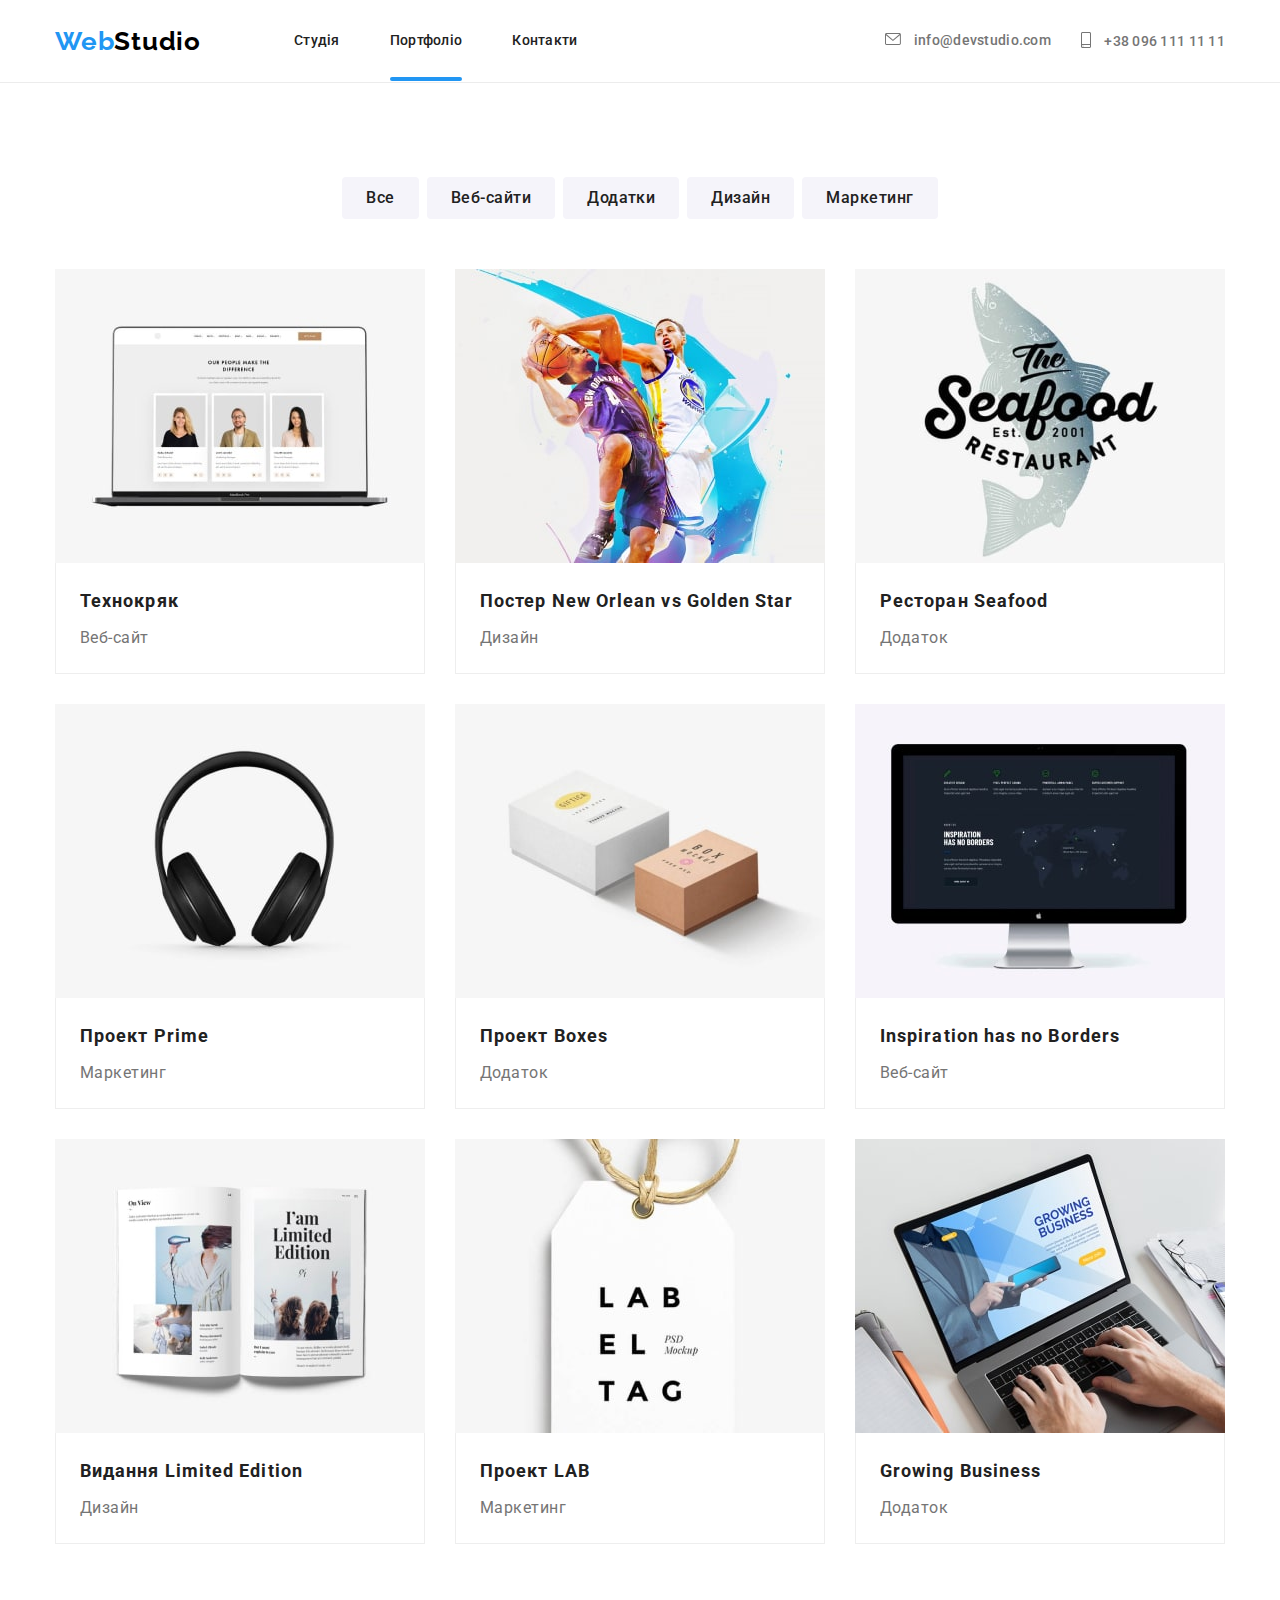
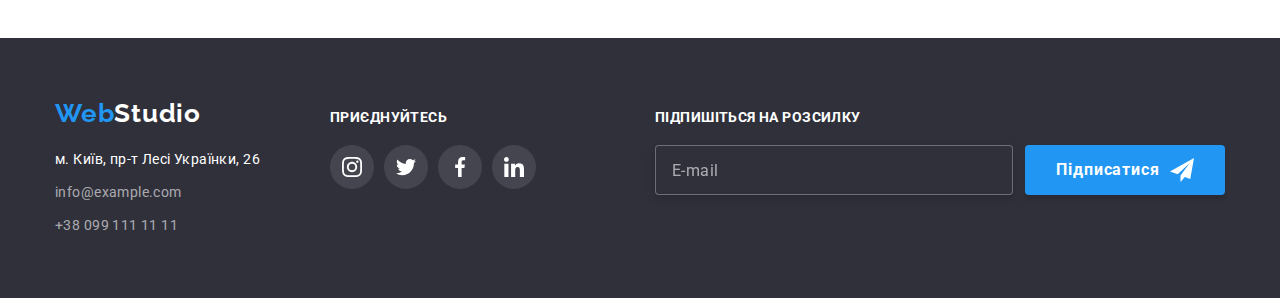
==== portfolio.html @ ed9d1870 "перенесла 7 домашку" ====
<!DOCTYPE html>
<html lang="uk">
	<head>
		<meta charset="UTF-8" />
		<meta http-equiv="X-UA-Compatible" content="IE=edge" />
		<meta name="viewport" content="width=device-width, initial-scale=1.0" />
		<title>Портфоліо</title>
		<link rel="preconnect" href="https://fonts.googleapis.com" />
		<link rel="preconnect" href="https://fonts.gstatic.com" crossorigin />
		<link
			href="https://fonts.googleapis.com/css2?family=Raleway:wght@700&family=Roboto:wght@400;500;700;900&display=swap"
			rel="stylesheet"
		/>
		<link
			rel="stylesheet"
			href="https://cdnjs.cloudflare.com/ajax/libs/modern-normalize/1.1.0/modern-normalize.min.css"
		/>
		<!-- <link rel="stylesheet" href="./css/style.css" /> -->
		<link rel="stylesheet" href="./css/main.min.css" />
	</head>

	<body>
		<header class="header">
			<div class="container">
				<nav class="navigation">
					<a href="./index.html" class="logo"
						><span class="logo__prefix">Web</span><span class="logo__suffix-header">Studio</span></a
					>

					<ul class="navigation__list">
						<li class="navigation__item">
							<a href="./index.html" class="navigation__link">Студія</a>
						</li>
						<li class="navigation__item">
							<a href="./portfolio.html" class="navigation__link active">Портфоліо</a>
						</li>
						<li class="navigation__item">
							<a href="" class="navigation__link">Контакти</a>
						</li>
					</ul>
				</nav>

				<ul class="contacts header__list-contacts">
					<li class="contacts__item">
						<a href="mailto:info@devstudio.com" class="contacts__mail">
							<svg class="contacts__icon" width="16" height="12">
								<use href="./images/icons.svg#icon-envelope"></use>
							</svg>
							info@devstudio.com
						</a>
					</li>
					<li class="contacts__item">
						<a href="tel:+380961111111" class="contacts__tel">
							<svg class="contacts__icon icon-tel" width="10" height="16">
								<use href="./images/icons.svg#icon-smartphone"></use>
							</svg>
							+38 096 111 11 11</a
						>
					</li>
				</ul>
			</div>
		</header>

		<main>
			<section class="portfolio section">
				<div class="container">
					<h1 class="visually-hidden">Зразки проектів</h1>
					<ul class="buttons portfolio__list-btn">
						<li><button type="button" class="buttons__portfolio">Все</button></li>
						<li><button type="button" class="buttons__portfolio">Веб-сайти</button></li>
						<li><button type="button" class="buttons__portfolio">Додатки</button></li>
						<li><button type="button" class="buttons__portfolio">Дизайн</button></li>
						<li><button type="button" class="buttons__portfolio">Маркетинг</button></li>
					</ul>
					<ul class="images">
						<li class="images__item">
							<a href="./portfolio.html" class="images__link">
								<div class="images__top-wrap">
									<img src="./images/port1.jpg" alt="" width="370" height="294" />
									<p class="images__top-text"
										>Ресурс пропонує комплексні пропозиції з різним рівнем функціоналу та сервісів. Все це дозволить
										відвідувачу отримати вичерпні відомості про компанію чи приватну особу.</p
									>
								</div>
								<div class="images__title-info">
									<h2 class="images__title">Технокряк</h2>
									<p class="images__info">Веб-сайт</p>
								</div>
							</a>
						</li>
						<li class="images__item">
							<a href="./portfolio.html" class="images__link">
								<div class="images__top-wrap">
									<img src="./images/port2.jpg" alt="" width="370" height="294" />
									<p class="images__top-text"
										>Ресурс пропонує комплексні пропозиції з різним рівнем функціоналу та сервісів. Все це дозволить
										відвідувачу отримати вичерпні відомості про компанію чи приватну особу.</p
									>
								</div>
								<div class="images__title-info">
									<h2 class="images__title">Постер New Orlean vs Golden Star</h2>
									<p class="images__info">Дизайн</p>
								</div>
							</a>
						</li>
						<li class="images__item">
							<a href="./portfolio.html" class="images__link">
								<div class="images__top-wrap">
									<img src="./images/port3.jpg" alt="" width="370" height="294" />
									<p class="images__top-text"
										>Ресурс пропонує комплексні пропозиції з різним рівнем функціоналу та сервісів. Все це дозволить
										відвідувачу отримати вичерпні відомості про компанію чи приватну особу.</p
									>
								</div>
								<div class="images__title-info">
									<h2 class="images__title">Ресторан Seafood</h2>
									<p class="images__info">Додаток</p>
								</div>
							</a>
						</li>
						<li class="images__item">
							<a href="./portfolio.html" class="images__link">
								<div class="images__top-wrap">
									<img src="./images/port4.jpg" alt="" width="370" height="294" />
									<p class="images__top-text"
										>Ресурс пропонує комплексні пропозиції з різним рівнем функціоналу та сервісів. Все це дозволить
										відвідувачу отримати вичерпні відомості про компанію чи приватну особу.</p
									>
								</div>
								<div class="images__title-info">
									<h2 class="images__title">Проект Prime</h2>
									<p class="images__info">Маркетинг</p>
								</div>
							</a>
						</li>
						<li class="images__item">
							<a href="./portfolio.html" class="images__link">
								<div class="images__top-wrap">
									<img src="./images/port5.jpg" alt="" width="370" height="294" />
									<p class="images__top-text"
										>Ресурс пропонує комплексні пропозиції з різним рівнем функціоналу та сервісів. Все це дозволить
										відвідувачу отримати вичерпні відомості про компанію чи приватну особу.</p
									>
								</div>
								<div class="images__title-info">
									<h2 class="images__title">Проект Boxes</h2>
									<p class="images__info">Додаток</p>
								</div>
							</a>
						</li>
						<li class="images__item">
							<a href="./portfolio.html" class="images__link">
								<div class="images__top-wrap">
									<img src="./images/port6.jpg" alt="" width="370" height="294" />
									<p class="images__top-text"
										>Ресурс пропонує комплексні пропозиції з різним рівнем функціоналу та сервісів. Все це дозволить
										відвідувачу отримати вичерпні відомості про компанію чи приватну особу.</p
									>
								</div>
								<div class="images__title-info">
									<h2 class="images__title">Inspiration has no Borders</h2>
									<p class="images__info">Веб-сайт</p>
								</div>
							</a>
						</li>
						<li class="images__item">
							<a href="./portfolio.html" class="images__link">
								<div class="images__top-wrap">
									<img src="./images/port7.jpg" alt="" width="370" height="294" />
									<p class="images__top-text"
										>Ресурс пропонує комплексні пропозиції з різним рівнем функціоналу та сервісів. Все це дозволить
										відвідувачу отримати вичерпні відомості про компанію чи приватну особу.</p
									>
								</div>
								<div class="images__title-info">
									<h2 class="images__title">Видання Limited Edition</h2>
									<p class="images__info">Дизайн</p>
								</div>
							</a>
						</li>
						<li class="images__item">
							<a href="./portfolio.html" class="images__link">
								<div class="images__top-wrap">
									<img src="./images/port8.jpg" alt="" width="370" height="294" />
									<p class="images__top-text"
										>Ресурс пропонує комплексні пропозиції з різним рівнем функціоналу та сервісів. Все це дозволить
										відвідувачу отримати вичерпні відомості про компанію чи приватну особу.</p
									>
								</div>
								<div class="images__title-info">
									<h2 class="images__title">Проект LAB</h2>
									<p class="images__info">Маркетинг</p>
								</div>
							</a>
						</li>
						<li class="images__item">
							<a href="./portfolio.html" class="images__link">
								<div class="images__top-wrap">
									<img src="./images/port9.jpg" alt="" width="370" height="294" />
									<p class="images__top-text"
										>Ресурс пропонує комплексні пропозиції з різним рівнем функціоналу та сервісів. Все це дозволить
										відвідувачу отримати вичерпні відомості про компанію чи приватну особу.</p
									>
								</div>
								<div class="images__title-info">
									<h2 class="images__title">Growing Business</h2>
									<p class="images__info">Додаток</p>
								</div>
							</a>
						</li>
					</ul>
				</div>
			</section>
		</main>

		<footer class="footer">
			<div class="container footer__info">
				<div>
					<a href="./index.html" class="logo"
						><span class="logo__prefix">Web</span><span class="logo__suffix-footer">Studio</span></a
					>
					<address class="address">
						<ul>
							<li class="address__item"><p class="address__text">м. Київ, пр-т Лесі Українки, 26</p></li>
							<li class="address__item"
								><a href="mailto:info@example.com" class="address__mail">info@example.com</a></li
							>
							<li class="address__item"><a href="tel:+380991111111" class="address__tel">+38 099 111 11 11</a></li>
						</ul>
					</address>
				</div>
				<div class="social footer-social">
					<p class="social__text">приєднуйтесь</p>
					<ul class="social__list">
						<li>
							<a href="" class="social__link">
								<svg class="" width="20" height="20">
									<use href="./images/icons.svg#icon-instagramf"></use>
								</svg>
							</a>
						</li>
						<li>
							<a href="" class="social__link">
								<svg class="" width="20" height="20">
									<use href="./images/icons.svg#icon-twitterf"></use>
								</svg>
							</a>
						</li>
						<li>
							<a href="" class="social__link">
								<svg class="" width="20" height="20">
									<use href="./images/icons.svg#icon-facebookf"></use>
								</svg>
							</a>
						</li>
						<li>
							<a href="" class="social__link">
								<svg class="" width="20" height="20">
									<use href="./images/icons.svg#icon-linkedinf"></use>
								</svg>
							</a>
						</li>
					</ul>
				</div>
				<div class="mailing footer-mailing">
					<p class="mailing__text">Підпишіться на розсилку</p>
					<form class="mailing__form">
						<input class="mailing__input" type="text" name="mailing" placeholder="E-mail" />
						<button type="submit" class="mailing__btn"
							>Підписатися
							<svg class="mailing__btn-icon" width="24" height="24">
								<use href="./images/icons.svg#icon-icon-send"></use>
							</svg>
						</button>
					</form>
				</div>
			</div>
		</footer>
	</body>
</html>
---- css/main.min.css ----
:root{--primary-text-color: #757575;--title-text-color: #212121;--accent-color: #2196f3;--primary-white-color: #ffffff;--logo-black-color: #000000;--second-btn-color: #188ce8;--first-bgcolor: #ffffff;--second-bgcolor: #2f303a;--fourth-bgcolor: #f5f4fa;--footer-mail-tel-color: rgba(255, 255, 255, 0.6);--transition-function: 250ms cubic-bezier(0.4, 0, 0.2, 1)}body{font-family:"Roboto",sans-serif;font-style:normal;color:var(--primary-text-color)}h2,h3{color:var(--title-text-color)}h1,h2,h3,p{margin:0}ul{list-style:none;margin:0;padding-left:0}a{text-decoration:none}img{display:block;max-width:100%;height:auto}.container{width:100%;max-width:1200px;padding-left:15px;padding-right:15px;margin:0 auto}.visually-hidden{position:absolute;white-space:nowrap;width:1px;height:1px;overflow:hidden;border:0;padding:0;clip:rect(0 0 0 0);clip-path:inset(50%);margin:-1px}.logo{font-family:"Raleway";font-weight:700;font-size:26px;line-height:1.19;letter-spacing:.03em}.logo__prefix{color:var(--accent-color)}.logo__suffix-header{color:var(--logo-black-color)}.logo__suffix-footer{color:var(--primary-white-color)}.header{background-color:var(--first-bgcolor);border-bottom:1px solid #ececec}.header>.container{display:flex;align-items:center}.navigation{display:flex;align-items:center}.navigation__list{display:flex;margin-left:93px}.navigation__link{font-weight:500;font-size:14px;line-height:1.14;letter-spacing:.02em;color:var(--title-text-color);display:inline-block;padding-top:32px;padding-bottom:32px;transition:color var(--transition-function)}.navigation__link .active{color:var(--accent-color)}.navigation__link:hover,.navigation__link:focus{color:var(--accent-color)}.navigation__item:not(:last-child){margin-right:50px}.active{position:relative}.active::after{position:absolute;left:0;bottom:0;content:"";width:100%;height:4px;border-radius:2px;background-color:var(--accent-color)}.header__list-contacts{display:flex;margin-left:auto;gap:30px;align-items:center}.contacts__mail,.contacts__tel{font-family:"Roboto";font-style:normal;font-weight:500;font-size:14px;line-height:1.14;letter-spacing:.02em;color:var(--primary-text-color);display:inline-block;padding-top:32px;padding-bottom:32px;transition:color var(--transition-function)}.contacts__mail:hover,.contacts__mail:focus,.contacts__tel:hover,.contacts__tel:focus{color:var(--accent-color)}.contacts__icon{margin-right:10px;fill:currentColor}.icon-tel{vertical-align:-2px}.footer{background-color:var(--second-bgcolor);padding-top:60px;padding-bottom:60px}.footer__info{display:flex;align-items:baseline}.address{font-style:normal;margin-top:20px}.address__item:not(:last-child){margin-bottom:9px}.address__text{font-size:14px;line-height:1.71;letter-spacing:.03em;color:var(--primary-white-color)}.address__mail,.address__tel{font-size:14px;line-height:1.71;letter-spacing:.03em;color:var(--footer-mail-tel-color)}.address__mail:hover,.address__mail:focus,.address__tel:hover,.address__tel:focus{color:var(--accent-color)}.footer-social{margin-left:70px}.social__text{font-weight:700;font-size:14px;line-height:1.14;letter-spacing:.03em;text-transform:uppercase;color:#fff;display:flex;margin-bottom:20px}.social__list{display:flex;gap:10px}.social__link{width:44px;height:44px;border-radius:50%;background-color:#44454e;display:flex;align-items:center;justify-content:center;fill:#fff;transition:background-color var(--transition-function)}.social__link:hover,.social__link:focus{background-color:var(--accent-color)}.footer-mailing{margin-left:auto}.mailing__text{font-weight:700;font-size:14px;line-height:1.14;letter-spacing:.03em;text-transform:uppercase;color:#fff;display:flex;margin-bottom:20px}.mailing__form{display:flex;gap:12px}.mailing__input{width:358px;height:50px;border:1px solid rgba(255,255,255,.3);filter:drop-shadow(0px 4px 4px rgba(0, 0, 0, 0.15));border-radius:4px;background:var(--second-bgcolor);padding-left:16px;color:var(--primary-white-color)}.mailing__input::placeholder{font-size:16px;line-height:1.25;display:flex;align-items:center;letter-spacing:.03em;color:rgba(255,255,255,.6)}.mailing__btn{width:200px;height:50px;font-family:"Roboto";font-weight:700;font-size:16px;line-height:1.88;display:flex;align-items:center;justify-content:center;text-align:center;letter-spacing:.06em;gap:10px;color:var(--primary-white-color);background:#2196f3;box-shadow:0px 4px 4px rgba(0,0,0,.15);border-radius:4px;cursor:pointer;border:none}.mailing__btn-icon{display:flex;align-items:center;justify-content:center}.hero{background-color:var(--second-bgcolor);text-align:center;padding-top:200px;padding-bottom:200px;max-width:1600px;margin:0 auto;background-image:linear-gradient(rgba(47, 48, 58, 0.4), rgba(47, 48, 58, 0.4)),url(../images/herofon.jpg);background-repeat:no-repeat;background-position:center;background-size:cover}.hero__title{font-weight:900;font-size:44px;line-height:1.36;letter-spacing:.06em;text-transform:uppercase;color:var(--primary-white-color);max-width:696px;margin-bottom:30px;margin-left:auto;margin-right:auto}.hero__btn{background:var(--accent-color);font-family:inherit;font-weight:700;font-size:16px;line-height:1.88;letter-spacing:.06em;color:var(--primary-white-color);box-shadow:0px 4px 4px rgba(0,0,0,.15);border-radius:4px;border:none;cursor:pointer;display:block;margin:0 auto;min-width:200px;height:50px;transition:background var(--transition-function)}.hero__btn:hover,.hero__btn:focus{background:var(--second-btn-color)}.section{padding-top:94px;padding-bottom:94px}.features{background-color:var(--first-bgcolor)}.features__list{display:flex;column-gap:30px}.features__item{font-size:14px;line-height:1.71;letter-spacing:.03em;max-width:270px}.features__icon{width:270px;height:120px;background-color:var(--fourth-bgcolor);margin-bottom:30px;display:flex;align-items:center;justify-content:center;border-radius:4px}.features__title{font-weight:700;font-size:14px;line-height:1.14;letter-spacing:.03em;text-transform:uppercase;margin-bottom:10px}.about{background-color:var(--first-bgcolor);padding-top:0}.about__title{font-weight:700;font-size:36px;line-height:1.17;text-align:center;letter-spacing:.03em;margin-bottom:50px}.about__list{display:flex;gap:30px}.about__item{position:relative}.about__top-text{font-weight:700;font-size:14px;line-height:1.14;text-align:center;letter-spacing:.03em;text-transform:uppercase;color:var(--primary-white-color);background-color:rgba(47,48,58,.8);position:absolute;bottom:0;left:0;width:100%;min-height:70px;display:flex;align-items:center;justify-content:center}.team{background-color:var(--fourth-bgcolor)}.team__main-title{font-weight:700;font-size:36px;line-height:1.17;text-align:center;letter-spacing:.03em;margin-bottom:50px}.team__list{display:flex;gap:30px}.team__item{background-color:var(--primary-white-color);width:calc((100% - 90px)/4);box-shadow:0px 1px 3px rgba(0,0,0,.12),0px 1px 1px rgba(0,0,0,.14),0px 2px 1px rgba(0,0,0,.2);border-radius:0px 0px 4px 4px}.team__title{font-weight:500;font-size:16px;line-height:1.19;text-align:center;letter-spacing:.03em;margin-top:30px;margin-bottom:10px}.team__info{font-size:16px;line-height:1.19;text-align:center;letter-spacing:.03em}.team__list-icon{display:flex;justify-content:center;gap:10px;margin:16px 32px 30px 32px}.social-icon__link{width:44px;height:44px;border-radius:50%;display:flex;align-items:center;justify-content:center;fill:#afb1b8;transition:fill var(--transition-function),background-color var(--transition-function)}.social-icon__link:hover,.social-icon__link:focus{fill:var(--primary-white-color);background-color:var(--accent-color)}.clients{background-color:var(--first-bgcolor)}.clients__title{font-weight:700;font-size:36px;line-height:1.17;text-align:center;letter-spacing:.03em;margin-bottom:50px}.clients__list{display:flex;justify-content:center;gap:30px}.clients__link{width:170px;height:92px;display:flex;align-items:center;justify-content:center;border:1px solid #afb1b8;border-radius:4px;fill:#afb1b8;transition:fill var(--transition-function)}.clients__link:hover,.clients__link:focus{fill:var(--accent-color);border:1px solid var(--accent-color)}.backdrop{position:fixed;top:0;width:100%;height:100%;background-color:rgba(0,0,0,.2);transition:opacity var(--transition-function),visibility var(--transition-function)}.modal{width:528px;min-height:581px;background-color:var(--first-bgcolor);box-shadow:0px 1px 3px rgba(0,0,0,.12),0px 1px 1px rgba(0,0,0,.14),0px 2px 1px rgba(0,0,0,.2);border-radius:4px;position:absolute;top:50%;left:50%;transform:translate(-50%, -50%) scale(1);transition:transform var(--transition-function);padding:40px}.backdrop.is-hidden .modal{transform:translate(-50%, -50%) scale(0)}.modal__btn{position:absolute;top:8px;right:8px;width:30px;height:30px;background-color:var(--first-bgcolor);border:1px solid rgba(0,0,0,.1);border-radius:50%;background-image:url(../images/close-black.svg);background-repeat:no-repeat;background-position:center;cursor:pointer;transition:background-image var(--transition-function)}.modal__btn:hover,.modal__btn:focus{background-image:url(../images/close-blue.svg)}.is-hidden{opacity:0;visibility:hidden;pointer-events:none}.modal__title{font-weight:700;font-size:20px;line-height:1.15;text-align:center;letter-spacing:.03em;color:var(--title-text-color);margin-bottom:12px}.modal__field{margin-bottom:10px}.modal__form{font-size:12px;line-height:1.16;letter-spacing:.01em;color:var(--primary-text-color);display:block;margin-bottom:4px}.modal__input-wrap{position:relative}.modal__input{width:100%;height:40px;border:1px solid rgba(33,33,33,.2);border-radius:4px;padding-left:40px;outline:rgba(0,0,0,0);cursor:pointer;transition:border var(--transition-function)}.modal__input:hover,.modal__input:focus{border:1px solid var(--accent-color)}.modal__input-icon{position:absolute;left:12px;top:50%;transform:translateY(-50%);transition:fill var(--transition-function)}.modal__input:focus+.modal__input-icon{fill:var(--accent-color)}.modal__field-text{margin-bottom:20px}.modal__user-text{width:448px;height:120px;border:1px solid rgba(33,33,33,.2);border-radius:4px;resize:none;padding:12px 16px;outline:rgba(0,0,0,0);cursor:pointer;transition:border var(--transition-function)}.modal__user-text::placeholder{font-size:12px;line-height:1.16;letter-spacing:.01em;color:rgba(117,117,117,.5)}.modal__user-text:hover,.modal__user-text:focus{border:1px solid var(--accent-color)}.modal__checkbox{display:flex;justify-content:center}.modal__form-check{font-size:14px;line-height:1.71;letter-spacing:.03em;color:var(--primary-text-color);display:flex;align-items:center}.modal__check{width:16px;height:15px;border:2px solid var(--title-text-color);border-radius:2px;margin-right:7px;display:flex;align-items:center;justify-content:center}.modal__check-icon{fill:rgba(0,0,0,0)}.modal__user-check:checked+.modal__form-check .modal__check-icon{fill:var(--primary-white-color)}.modal__user-check:checked+.modal__form-check span{border:none;background-color:var(--accent-color);transition:border-color var(--transition-function)}.modal__user-check:hover+.modal__form-check span,.modal__user-check:focus+.modal__form-check span{border-color:var(--accent-color)}.modal__check-link{font-size:14px;line-height:1.71;letter-spacing:.03em;text-decoration-line:underline;color:var(--accent-color)}.submit__btn{font-family:"Roboto";font-style:normal;font-weight:700;font-size:16px;line-height:1.88;display:flex;align-items:center;text-align:center;letter-spacing:.06em;color:var(--primary-white-color);width:200px;height:50px;background-color:var(--accent-color);box-shadow:0px 4px 4px rgba(0,0,0,.15);border-radius:4px;border:none;cursor:pointer;display:block;margin:0 auto;margin-top:30px;transition:background var(--transition-function)}.submit__btn:hover,.submit__btn:focus{background:var(--second-btn-color)}.portfolio{background-color:var(--first-bgcolor)}.portfolio__list-btn{margin-bottom:50px}.buttons{display:flex;justify-content:center;gap:8px}.buttons__portfolio{background:var(--fourth-bgcolor);font-family:"Roboto";font-style:inherit;font-weight:500;font-size:16px;line-height:1.62;text-align:center;letter-spacing:.03em;color:var(--title-text-color);cursor:pointer;border-radius:4px;padding:6px 22px;border-color:rgba(0,0,0,0);transition:color var(--transition-function),background-color var(--transition-function),box-shadow var(--transition-function)}.buttons__portfolio:hover,.buttons__portfolio:focus{color:var(--primary-white-color);background-color:var(--accent-color);box-shadow:0px 3px 1px rgba(0,0,0,.1),0px 1px 2px rgba(0,0,0,.08),0px 2px 2px rgba(0,0,0,.12)}.images{display:flex;flex-wrap:wrap;gap:30px}.images__item{background-color:var(--primary-white-color);width:calc((100% - 60px)/3);text-align:left}.images__link{display:block;transition:box-shadow var(--transition-function)}.images__link:hover,.images__link:focus{box-shadow:0px 1px 1px rgba(0,0,0,.12),0px 4px 4px rgba(0,0,0,.06),1px 4px 6px rgba(0,0,0,.16)}.images__top-wrap{position:relative;overflow:hidden}.images__top-text{font-size:18px;line-height:1.5;letter-spacing:.03em;position:absolute;top:0;left:0;right:0;height:100%;color:var(--primary-white-color);background-color:rgba(33,150,243,.9);padding:63px 24px;transform:translateY(100%);transition:transform var(--transition-function);overflow:auto}.images__link:hover .images__top-text{transform:translateY(0%)}.images__title-info{padding:20px 24px;border:1px solid #eee;border-top:0}.images__title{font-weight:700;font-size:18px;line-height:2;letter-spacing:.06em;margin-bottom:4px}.images__info{font-size:16px;line-height:1.87;letter-spacing:.03em;color:var(--primary-text-color)}/*# sourceMappingURL=main.min.css.map */
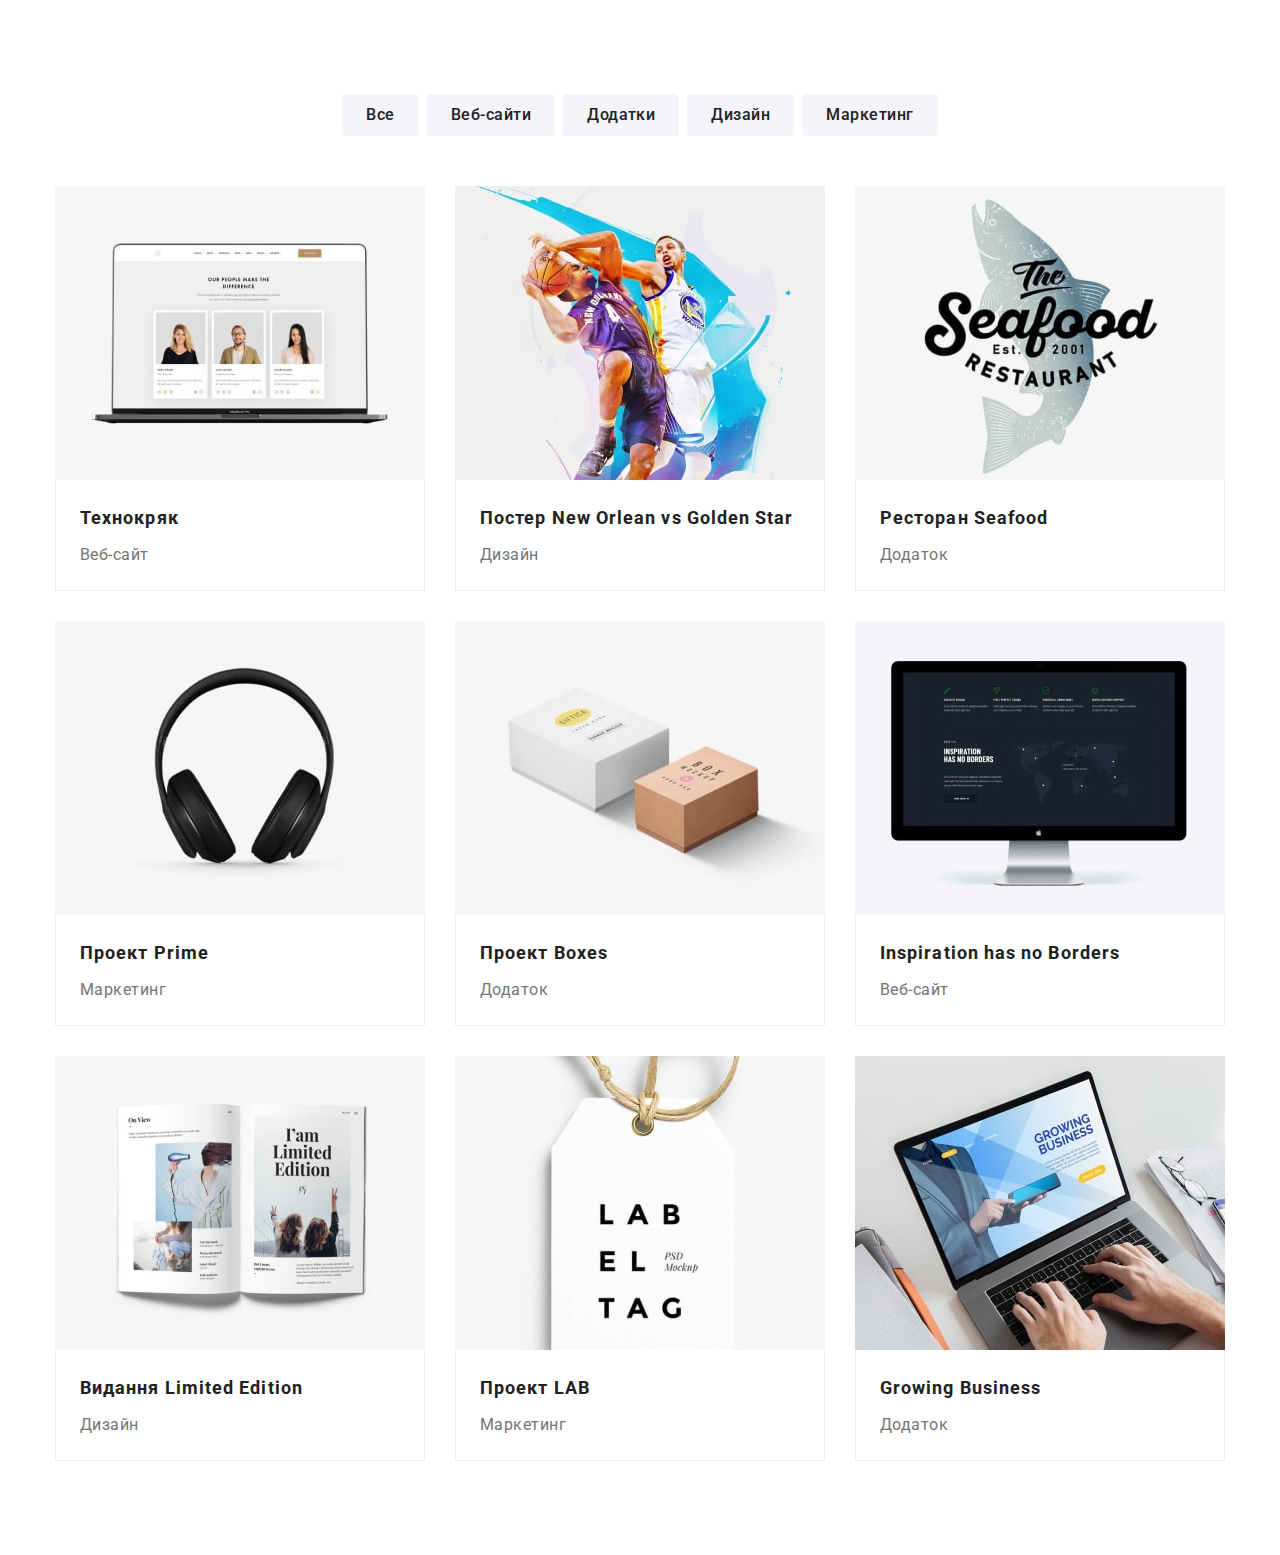
==== commit 1064a11e: "team адаптивна верстка є" ====
--- a/portfolio.html
+++ b/portfolio.html
@@ -20,7 +20,7 @@
 	</head>
 
 	<body>
-		<header class="header">
+		<!-- <header class="header">
 			<div class="container">
 				<nav class="navigation">
 					<a href="./index.html" class="logo"
@@ -59,7 +59,7 @@
 					</li>
 				</ul>
 			</div>
-		</header>
+		</header> -->
 
 		<main>
 			<section class="portfolio section">
@@ -213,7 +213,7 @@
 			</section>
 		</main>
 
-		<footer class="footer">
+		<!-- <footer class="footer">
 			<div class="container footer__info">
 				<div>
 					<a href="./index.html" class="logo"
@@ -275,6 +275,6 @@
 					</form>
 				</div>
 			</div>
-		</footer>
+		</footer> -->
 	</body>
 </html>
--- a/css/main.min.css
+++ b/css/main.min.css
@@ -1 +1 @@
-:root{--primary-text-color: #757575;--title-text-color: #212121;--accent-color: #2196f3;--primary-white-color: #ffffff;--logo-black-color: #000000;--second-btn-color: #188ce8;--first-bgcolor: #ffffff;--second-bgcolor: #2f303a;--fourth-bgcolor: #f5f4fa;--footer-mail-tel-color: rgba(255, 255, 255, 0.6);--transition-function: 250ms cubic-bezier(0.4, 0, 0.2, 1)}body{font-family:"Roboto",sans-serif;font-style:normal;color:var(--primary-text-color)}h2,h3{color:var(--title-text-color)}h1,h2,h3,p{margin:0}ul{list-style:none;margin:0;padding-left:0}a{text-decoration:none}img{display:block;max-width:100%;height:auto}.container{width:100%;max-width:1200px;padding-left:15px;padding-right:15px;margin:0 auto}.visually-hidden{position:absolute;white-space:nowrap;width:1px;height:1px;overflow:hidden;border:0;padding:0;clip:rect(0 0 0 0);clip-path:inset(50%);margin:-1px}.logo{font-family:"Raleway";font-weight:700;font-size:26px;line-height:1.19;letter-spacing:.03em}.logo__prefix{color:var(--accent-color)}.logo__suffix-header{color:var(--logo-black-color)}.logo__suffix-footer{color:var(--primary-white-color)}.header{background-color:var(--first-bgcolor);border-bottom:1px solid #ececec}.header>.container{display:flex;align-items:center}.navigation{display:flex;align-items:center}.navigation__list{display:flex;margin-left:93px}.navigation__link{font-weight:500;font-size:14px;line-height:1.14;letter-spacing:.02em;color:var(--title-text-color);display:inline-block;padding-top:32px;padding-bottom:32px;transition:color var(--transition-function)}.navigation__link .active{color:var(--accent-color)}.navigation__link:hover,.navigation__link:focus{color:var(--accent-color)}.navigation__item:not(:last-child){margin-right:50px}.active{position:relative}.active::after{position:absolute;left:0;bottom:0;content:"";width:100%;height:4px;border-radius:2px;background-color:var(--accent-color)}.header__list-contacts{display:flex;margin-left:auto;gap:30px;align-items:center}.contacts__mail,.contacts__tel{font-family:"Roboto";font-style:normal;font-weight:500;font-size:14px;line-height:1.14;letter-spacing:.02em;color:var(--primary-text-color);display:inline-block;padding-top:32px;padding-bottom:32px;transition:color var(--transition-function)}.contacts__mail:hover,.contacts__mail:focus,.contacts__tel:hover,.contacts__tel:focus{color:var(--accent-color)}.contacts__icon{margin-right:10px;fill:currentColor}.icon-tel{vertical-align:-2px}.footer{background-color:var(--second-bgcolor);padding-top:60px;padding-bottom:60px}.footer__info{display:flex;align-items:baseline}.address{font-style:normal;margin-top:20px}.address__item:not(:last-child){margin-bottom:9px}.address__text{font-size:14px;line-height:1.71;letter-spacing:.03em;color:var(--primary-white-color)}.address__mail,.address__tel{font-size:14px;line-height:1.71;letter-spacing:.03em;color:var(--footer-mail-tel-color)}.address__mail:hover,.address__mail:focus,.address__tel:hover,.address__tel:focus{color:var(--accent-color)}.footer-social{margin-left:70px}.social__text{font-weight:700;font-size:14px;line-height:1.14;letter-spacing:.03em;text-transform:uppercase;color:#fff;display:flex;margin-bottom:20px}.social__list{display:flex;gap:10px}.social__link{width:44px;height:44px;border-radius:50%;background-color:#44454e;display:flex;align-items:center;justify-content:center;fill:#fff;transition:background-color var(--transition-function)}.social__link:hover,.social__link:focus{background-color:var(--accent-color)}.footer-mailing{margin-left:auto}.mailing__text{font-weight:700;font-size:14px;line-height:1.14;letter-spacing:.03em;text-transform:uppercase;color:#fff;display:flex;margin-bottom:20px}.mailing__form{display:flex;gap:12px}.mailing__input{width:358px;height:50px;border:1px solid rgba(255,255,255,.3);filter:drop-shadow(0px 4px 4px rgba(0, 0, 0, 0.15));border-radius:4px;background:var(--second-bgcolor);padding-left:16px;color:var(--primary-white-color)}.mailing__input::placeholder{font-size:16px;line-height:1.25;display:flex;align-items:center;letter-spacing:.03em;color:rgba(255,255,255,.6)}.mailing__btn{width:200px;height:50px;font-family:"Roboto";font-weight:700;font-size:16px;line-height:1.88;display:flex;align-items:center;justify-content:center;text-align:center;letter-spacing:.06em;gap:10px;color:var(--primary-white-color);background:#2196f3;box-shadow:0px 4px 4px rgba(0,0,0,.15);border-radius:4px;cursor:pointer;border:none}.mailing__btn-icon{display:flex;align-items:center;justify-content:center}.hero{background-color:var(--second-bgcolor);text-align:center;padding-top:200px;padding-bottom:200px;max-width:1600px;margin:0 auto;background-image:linear-gradient(rgba(47, 48, 58, 0.4), rgba(47, 48, 58, 0.4)),url(../images/herofon.jpg);background-repeat:no-repeat;background-position:center;background-size:cover}.hero__title{font-weight:900;font-size:44px;line-height:1.36;letter-spacing:.06em;text-transform:uppercase;color:var(--primary-white-color);max-width:696px;margin-bottom:30px;margin-left:auto;margin-right:auto}.hero__btn{background:var(--accent-color);font-family:inherit;font-weight:700;font-size:16px;line-height:1.88;letter-spacing:.06em;color:var(--primary-white-color);box-shadow:0px 4px 4px rgba(0,0,0,.15);border-radius:4px;border:none;cursor:pointer;display:block;margin:0 auto;min-width:200px;height:50px;transition:background var(--transition-function)}.hero__btn:hover,.hero__btn:focus{background:var(--second-btn-color)}.section{padding-top:94px;padding-bottom:94px}.features{background-color:var(--first-bgcolor)}.features__list{display:flex;column-gap:30px}.features__item{font-size:14px;line-height:1.71;letter-spacing:.03em;max-width:270px}.features__icon{width:270px;height:120px;background-color:var(--fourth-bgcolor);margin-bottom:30px;display:flex;align-items:center;justify-content:center;border-radius:4px}.features__title{font-weight:700;font-size:14px;line-height:1.14;letter-spacing:.03em;text-transform:uppercase;margin-bottom:10px}.about{background-color:var(--first-bgcolor);padding-top:0}.about__title{font-weight:700;font-size:36px;line-height:1.17;text-align:center;letter-spacing:.03em;margin-bottom:50px}.about__list{display:flex;gap:30px}.about__item{position:relative}.about__top-text{font-weight:700;font-size:14px;line-height:1.14;text-align:center;letter-spacing:.03em;text-transform:uppercase;color:var(--primary-white-color);background-color:rgba(47,48,58,.8);position:absolute;bottom:0;left:0;width:100%;min-height:70px;display:flex;align-items:center;justify-content:center}.team{background-color:var(--fourth-bgcolor)}.team__main-title{font-weight:700;font-size:36px;line-height:1.17;text-align:center;letter-spacing:.03em;margin-bottom:50px}.team__list{display:flex;gap:30px}.team__item{background-color:var(--primary-white-color);width:calc((100% - 90px)/4);box-shadow:0px 1px 3px rgba(0,0,0,.12),0px 1px 1px rgba(0,0,0,.14),0px 2px 1px rgba(0,0,0,.2);border-radius:0px 0px 4px 4px}.team__title{font-weight:500;font-size:16px;line-height:1.19;text-align:center;letter-spacing:.03em;margin-top:30px;margin-bottom:10px}.team__info{font-size:16px;line-height:1.19;text-align:center;letter-spacing:.03em}.team__list-icon{display:flex;justify-content:center;gap:10px;margin:16px 32px 30px 32px}.social-icon__link{width:44px;height:44px;border-radius:50%;display:flex;align-items:center;justify-content:center;fill:#afb1b8;transition:fill var(--transition-function),background-color var(--transition-function)}.social-icon__link:hover,.social-icon__link:focus{fill:var(--primary-white-color);background-color:var(--accent-color)}.clients{background-color:var(--first-bgcolor)}.clients__title{font-weight:700;font-size:36px;line-height:1.17;text-align:center;letter-spacing:.03em;margin-bottom:50px}.clients__list{display:flex;justify-content:center;gap:30px}.clients__link{width:170px;height:92px;display:flex;align-items:center;justify-content:center;border:1px solid #afb1b8;border-radius:4px;fill:#afb1b8;transition:fill var(--transition-function)}.clients__link:hover,.clients__link:focus{fill:var(--accent-color);border:1px solid var(--accent-color)}.backdrop{position:fixed;top:0;width:100%;height:100%;background-color:rgba(0,0,0,.2);transition:opacity var(--transition-function),visibility var(--transition-function)}.modal{width:528px;min-height:581px;background-color:var(--first-bgcolor);box-shadow:0px 1px 3px rgba(0,0,0,.12),0px 1px 1px rgba(0,0,0,.14),0px 2px 1px rgba(0,0,0,.2);border-radius:4px;position:absolute;top:50%;left:50%;transform:translate(-50%, -50%) scale(1);transition:transform var(--transition-function);padding:40px}.backdrop.is-hidden .modal{transform:translate(-50%, -50%) scale(0)}.modal__btn{position:absolute;top:8px;right:8px;width:30px;height:30px;background-color:var(--first-bgcolor);border:1px solid rgba(0,0,0,.1);border-radius:50%;background-image:url(../images/close-black.svg);background-repeat:no-repeat;background-position:center;cursor:pointer;transition:background-image var(--transition-function)}.modal__btn:hover,.modal__btn:focus{background-image:url(../images/close-blue.svg)}.is-hidden{opacity:0;visibility:hidden;pointer-events:none}.modal__title{font-weight:700;font-size:20px;line-height:1.15;text-align:center;letter-spacing:.03em;color:var(--title-text-color);margin-bottom:12px}.modal__field{margin-bottom:10px}.modal__form{font-size:12px;line-height:1.16;letter-spacing:.01em;color:var(--primary-text-color);display:block;margin-bottom:4px}.modal__input-wrap{position:relative}.modal__input{width:100%;height:40px;border:1px solid rgba(33,33,33,.2);border-radius:4px;padding-left:40px;outline:rgba(0,0,0,0);cursor:pointer;transition:border var(--transition-function)}.modal__input:hover,.modal__input:focus{border:1px solid var(--accent-color)}.modal__input-icon{position:absolute;left:12px;top:50%;transform:translateY(-50%);transition:fill var(--transition-function)}.modal__input:focus+.modal__input-icon{fill:var(--accent-color)}.modal__field-text{margin-bottom:20px}.modal__user-text{width:448px;height:120px;border:1px solid rgba(33,33,33,.2);border-radius:4px;resize:none;padding:12px 16px;outline:rgba(0,0,0,0);cursor:pointer;transition:border var(--transition-function)}.modal__user-text::placeholder{font-size:12px;line-height:1.16;letter-spacing:.01em;color:rgba(117,117,117,.5)}.modal__user-text:hover,.modal__user-text:focus{border:1px solid var(--accent-color)}.modal__checkbox{display:flex;justify-content:center}.modal__form-check{font-size:14px;line-height:1.71;letter-spacing:.03em;color:var(--primary-text-color);display:flex;align-items:center}.modal__check{width:16px;height:15px;border:2px solid var(--title-text-color);border-radius:2px;margin-right:7px;display:flex;align-items:center;justify-content:center}.modal__check-icon{fill:rgba(0,0,0,0)}.modal__user-check:checked+.modal__form-check .modal__check-icon{fill:var(--primary-white-color)}.modal__user-check:checked+.modal__form-check span{border:none;background-color:var(--accent-color);transition:border-color var(--transition-function)}.modal__user-check:hover+.modal__form-check span,.modal__user-check:focus+.modal__form-check span{border-color:var(--accent-color)}.modal__check-link{font-size:14px;line-height:1.71;letter-spacing:.03em;text-decoration-line:underline;color:var(--accent-color)}.submit__btn{font-family:"Roboto";font-style:normal;font-weight:700;font-size:16px;line-height:1.88;display:flex;align-items:center;text-align:center;letter-spacing:.06em;color:var(--primary-white-color);width:200px;height:50px;background-color:var(--accent-color);box-shadow:0px 4px 4px rgba(0,0,0,.15);border-radius:4px;border:none;cursor:pointer;display:block;margin:0 auto;margin-top:30px;transition:background var(--transition-function)}.submit__btn:hover,.submit__btn:focus{background:var(--second-btn-color)}.portfolio{background-color:var(--first-bgcolor)}.portfolio__list-btn{margin-bottom:50px}.buttons{display:flex;justify-content:center;gap:8px}.buttons__portfolio{background:var(--fourth-bgcolor);font-family:"Roboto";font-style:inherit;font-weight:500;font-size:16px;line-height:1.62;text-align:center;letter-spacing:.03em;color:var(--title-text-color);cursor:pointer;border-radius:4px;padding:6px 22px;border-color:rgba(0,0,0,0);transition:color var(--transition-function),background-color var(--transition-function),box-shadow var(--transition-function)}.buttons__portfolio:hover,.buttons__portfolio:focus{color:var(--primary-white-color);background-color:var(--accent-color);box-shadow:0px 3px 1px rgba(0,0,0,.1),0px 1px 2px rgba(0,0,0,.08),0px 2px 2px rgba(0,0,0,.12)}.images{display:flex;flex-wrap:wrap;gap:30px}.images__item{background-color:var(--primary-white-color);width:calc((100% - 60px)/3);text-align:left}.images__link{display:block;transition:box-shadow var(--transition-function)}.images__link:hover,.images__link:focus{box-shadow:0px 1px 1px rgba(0,0,0,.12),0px 4px 4px rgba(0,0,0,.06),1px 4px 6px rgba(0,0,0,.16)}.images__top-wrap{position:relative;overflow:hidden}.images__top-text{font-size:18px;line-height:1.5;letter-spacing:.03em;position:absolute;top:0;left:0;right:0;height:100%;color:var(--primary-white-color);background-color:rgba(33,150,243,.9);padding:63px 24px;transform:translateY(100%);transition:transform var(--transition-function);overflow:auto}.images__link:hover .images__top-text{transform:translateY(0%)}.images__title-info{padding:20px 24px;border:1px solid #eee;border-top:0}.images__title{font-weight:700;font-size:18px;line-height:2;letter-spacing:.06em;margin-bottom:4px}.images__info{font-size:16px;line-height:1.87;letter-spacing:.03em;color:var(--primary-text-color)}/*# sourceMappingURL=main.min.css.map */+:root{--primary-text-color: #757575;--title-text-color: #212121;--accent-color: #2196f3;--primary-white-color: #ffffff;--logo-black-color: #000000;--second-btn-color: #188ce8;--first-bgcolor: #ffffff;--second-bgcolor: #2f303a;--fourth-bgcolor: #f5f4fa;--footer-mail-tel-color: rgba(255, 255, 255, 0.6);--transition-function: 250ms cubic-bezier(0.4, 0, 0.2, 1)}body{font-family:"Roboto",sans-serif;font-style:normal;color:var(--primary-text-color)}h2,h3{color:var(--title-text-color)}h1,h2,h3,p{margin:0}ul{list-style:none;margin:0;padding-left:0}a{text-decoration:none}img{display:block;max-width:100%;height:auto;width:100%}.container{width:100%;max-width:1200px;padding-left:15px;padding-right:15px;margin:0 auto}@media screen and (min-width: 480px){.container{max-width:480px}}@media screen and (min-width: 768px){.container{max-width:768px}}@media screen and (min-width: 1200px){.container{max-width:1200px}}.visually-hidden{position:absolute;white-space:nowrap;width:1px;height:1px;overflow:hidden;border:0;padding:0;clip:rect(0 0 0 0);clip-path:inset(50%);margin:-1px}.logo{font-family:"Raleway";font-weight:700;font-size:26px;line-height:1.19;letter-spacing:.03em}.logo__prefix{color:var(--accent-color)}.logo__suffix-header{color:var(--logo-black-color)}.logo__suffix-footer{color:var(--primary-white-color)}.header{background-color:var(--first-bgcolor);border-bottom:1px solid #ececec}.header>.container{display:flex;align-items:center}.navigation{display:flex;align-items:center}.navigation__list{display:flex;margin-left:93px}.navigation__link{font-weight:500;font-size:14px;line-height:1.14;letter-spacing:.02em;color:var(--title-text-color);display:inline-block;padding-top:32px;padding-bottom:32px;transition:color var(--transition-function)}.navigation__link .active{color:var(--accent-color)}.navigation__link:hover,.navigation__link:focus{color:var(--accent-color)}.navigation__item:not(:last-child){margin-right:50px}.navigation .active{position:relative}.navigation .active::after{position:absolute;left:0;bottom:0;content:"";width:100%;height:4px;border-radius:2px;background-color:var(--accent-color)}.header__list-contacts{display:flex;margin-left:auto;gap:30px;align-items:center}.contacts__mail,.contacts__tel{font-family:"Roboto";font-style:normal;font-weight:500;font-size:14px;line-height:1.14;letter-spacing:.02em;color:var(--primary-text-color);display:inline-block;padding-top:32px;padding-bottom:32px;transition:color var(--transition-function)}.contacts__mail:hover,.contacts__mail:focus,.contacts__tel:hover,.contacts__tel:focus{color:var(--accent-color)}.contacts__icon{margin-right:10px;fill:currentColor}.icon-tel{vertical-align:-2px}.footer{background-color:var(--second-bgcolor);padding-top:60px;padding-bottom:60px}.footer__info{display:flex;align-items:baseline}.address{font-style:normal;margin-top:20px}.address__item:not(:last-child){margin-bottom:9px}.address__text{font-size:14px;line-height:1.71;letter-spacing:.03em;color:var(--primary-white-color)}.address__mail,.address__tel{font-size:14px;line-height:1.71;letter-spacing:.03em;color:var(--footer-mail-tel-color)}.address__mail:hover,.address__mail:focus,.address__tel:hover,.address__tel:focus{color:var(--accent-color)}.footer-social{margin-left:70px}.social__text{font-weight:700;font-size:14px;line-height:1.14;letter-spacing:.03em;text-transform:uppercase;color:#fff;display:flex;margin-bottom:20px}.social__list{display:flex;gap:10px}.social__link{width:44px;height:44px;border-radius:50%;background-color:#44454e;display:flex;align-items:center;justify-content:center;fill:#fff;transition:background-color var(--transition-function)}.social__link:hover,.social__link:focus{background-color:var(--accent-color)}.footer-mailing{margin-left:auto}.mailing__text{font-weight:700;font-size:14px;line-height:1.14;letter-spacing:.03em;text-transform:uppercase;color:#fff;display:flex;margin-bottom:20px}.mailing__form{display:flex;gap:12px}.mailing__input{width:358px;height:50px;border:1px solid rgba(255,255,255,.3);filter:drop-shadow(0px 4px 4px rgba(0, 0, 0, 0.15));border-radius:4px;background:var(--second-bgcolor);padding-left:16px;color:var(--primary-white-color)}.mailing__input::placeholder{font-size:16px;line-height:1.25;display:flex;align-items:center;letter-spacing:.03em;color:rgba(255,255,255,.6)}.mailing__btn{width:200px;height:50px;font-family:"Roboto";font-weight:700;font-size:16px;line-height:1.88;display:flex;align-items:center;justify-content:center;text-align:center;letter-spacing:.06em;gap:10px;color:var(--primary-white-color);background:#2196f3;box-shadow:0px 4px 4px rgba(0,0,0,.15);border-radius:4px;cursor:pointer;border:none}.mailing__btn-icon{display:flex;align-items:center;justify-content:center}.hero{background-color:var(--second-bgcolor);text-align:center;padding-top:200px;padding-bottom:200px;max-width:1600px;margin:0 auto;background-image:linear-gradient(rgba(47, 48, 58, 0.4), rgba(47, 48, 58, 0.4)),url(../images/herofon.jpg);background-repeat:no-repeat;background-position:center;background-size:cover}.hero__title{font-weight:900;font-size:44px;line-height:1.36;letter-spacing:.06em;text-transform:uppercase;color:var(--primary-white-color);max-width:696px;margin-bottom:30px;margin-left:auto;margin-right:auto}.hero__btn{background:var(--accent-color);font-family:inherit;font-weight:700;font-size:16px;line-height:1.88;letter-spacing:.06em;color:var(--primary-white-color);box-shadow:0px 4px 4px rgba(0,0,0,.15);border-radius:4px;border:none;cursor:pointer;display:block;margin:0 auto;min-width:200px;height:50px;transition:background var(--transition-function)}.hero__btn:hover,.hero__btn:focus{background:var(--second-btn-color)}.section{padding-top:60px;padding-bottom:60px}@media screen and (min-width: 1200px){.section{padding-top:94px;padding-bottom:94px}}.features{background-color:var(--first-bgcolor)}.features__list{display:flex;flex-wrap:wrap;gap:30px}.features__item{font-size:14px;line-height:1.71;letter-spacing:.03em;width:100%;margin:0 auto}@media screen and (min-width: 768px){.features__item{width:calc((100% - 30px)/2)}}@media screen and (min-width: 1200px){.features__item{width:calc((100% - 90px)/4)}}.features__icon{width:100%;height:120px;background-color:var(--fourth-bgcolor);margin-bottom:30px;display:flex;align-items:center;justify-content:center;border-radius:4px}.features__title{font-weight:700;font-size:14px;line-height:1.14;letter-spacing:.03em;text-transform:uppercase;margin-bottom:10px;text-align:center}.about{background-color:var(--first-bgcolor);padding-top:0}.about__title{font-weight:700;font-size:36px;line-height:1.17;text-align:center;letter-spacing:.03em;margin-bottom:50px}.about__list{display:flex;gap:30px}.about__item{position:relative}.about__top-text{font-weight:700;font-size:14px;line-height:1.14;text-align:center;letter-spacing:.03em;text-transform:uppercase;color:var(--primary-white-color);background-color:rgba(47,48,58,.8);position:absolute;bottom:0;left:0;width:100%;min-height:70px;display:flex;align-items:center;justify-content:center}.team{background-color:var(--fourth-bgcolor)}.team__main-title{font-weight:700;font-size:36px;line-height:1.17;text-align:center;letter-spacing:.03em;margin-bottom:50px}.team__list{display:flex;flex-wrap:wrap;gap:30px}.team__item{background-color:var(--primary-white-color);width:calc((100% - 90px)/4);box-shadow:0px 1px 3px rgba(0,0,0,.12),0px 1px 1px rgba(0,0,0,.14),0px 2px 1px rgba(0,0,0,.2);border-radius:0px 0px 4px 4px;width:100%}@media screen and (min-width: 768px){.team__item{width:calc((100% - 30px)/2)}}@media screen and (min-width: 1200px){.team__item{width:calc((100% - 90px)/4)}}.team__title{font-weight:500;font-size:16px;line-height:1.19;text-align:center;letter-spacing:.03em;margin-top:30px;margin-bottom:10px}.team__info{font-size:16px;line-height:1.19;text-align:center;letter-spacing:.03em}.team__list-icon{display:flex;justify-content:center;gap:10px;margin:16px 32px 30px 32px}.social-icon__link{width:44px;height:44px;border-radius:50%;display:flex;align-items:center;justify-content:center;fill:#afb1b8;transition:fill var(--transition-function),background-color var(--transition-function)}.social-icon__link:hover,.social-icon__link:focus{fill:var(--primary-white-color);background-color:var(--accent-color)}.clients{background-color:var(--first-bgcolor)}.clients__title{font-weight:700;font-size:36px;line-height:1.17;text-align:center;letter-spacing:.03em;margin-bottom:50px}.clients__list{display:flex;flex-wrap:wrap;justify-content:center;gap:30px}.clients__item{width:100%}@media screen and (min-width: 480px){.clients__item{width:calc((100% - 30px)/2)}}@media screen and (min-width: 768px){.clients__item{width:calc((100% - 60px)/3)}}@media screen and (min-width: 1200px){.clients__item{width:calc((100% - 150px)/6)}}.clients__link{width:100%;height:92px;display:flex;align-items:center;justify-content:center;border:1px solid #afb1b8;border-radius:4px;fill:#afb1b8;transition:fill var(--transition-function)}.clients__link:hover,.clients__link:focus{fill:var(--accent-color);border:1px solid var(--accent-color)}.backdrop{position:fixed;top:0;width:100%;height:100%;background-color:rgba(0,0,0,.2);transition:opacity var(--transition-function),visibility var(--transition-function)}.modal{width:528px;min-height:581px;background-color:var(--first-bgcolor);box-shadow:0px 1px 3px rgba(0,0,0,.12),0px 1px 1px rgba(0,0,0,.14),0px 2px 1px rgba(0,0,0,.2);border-radius:4px;position:absolute;top:50%;left:50%;transform:translate(-50%, -50%) scale(1);transition:transform var(--transition-function);padding:40px}.backdrop.is-hidden .modal{transform:translate(-50%, -50%) scale(0)}.modal__btn{position:absolute;top:8px;right:8px;width:30px;height:30px;background-color:var(--first-bgcolor);border:1px solid rgba(0,0,0,.1);border-radius:50%;background-image:url(../images/close-black.svg);background-repeat:no-repeat;background-position:center;cursor:pointer;transition:background-image var(--transition-function)}.modal__btn:hover,.modal__btn:focus{background-image:url(../images/close-blue.svg)}.is-hidden{opacity:0;visibility:hidden;pointer-events:none}.modal__title{font-weight:700;font-size:20px;line-height:1.15;text-align:center;letter-spacing:.03em;color:var(--title-text-color);margin-bottom:12px}.modal__field{margin-bottom:10px}.modal__form{font-size:12px;line-height:1.16;letter-spacing:.01em;color:var(--primary-text-color);display:block;margin-bottom:4px}.modal__input-wrap{position:relative}.modal__input{width:100%;height:40px;border:1px solid rgba(33,33,33,.2);border-radius:4px;padding-left:40px;outline:rgba(0,0,0,0);cursor:pointer;transition:border var(--transition-function)}.modal__input:hover,.modal__input:focus{border:1px solid var(--accent-color)}.modal__input-icon{position:absolute;left:12px;top:50%;transform:translateY(-50%);transition:fill var(--transition-function)}.modal__input:focus+.modal__input-icon{fill:var(--accent-color)}.modal__field-text{margin-bottom:20px}.modal__user-text{width:448px;height:120px;border:1px solid rgba(33,33,33,.2);border-radius:4px;resize:none;padding:12px 16px;outline:rgba(0,0,0,0);cursor:pointer;transition:border var(--transition-function)}.modal__user-text::placeholder{font-size:12px;line-height:1.16;letter-spacing:.01em;color:rgba(117,117,117,.5)}.modal__user-text:hover,.modal__user-text:focus{border:1px solid var(--accent-color)}.modal__checkbox{display:flex;justify-content:center}.modal__form-check{font-size:14px;line-height:1.71;letter-spacing:.03em;color:var(--primary-text-color);display:flex;align-items:center}.modal__check{width:16px;height:15px;border:2px solid var(--title-text-color);border-radius:2px;margin-right:7px;display:flex;align-items:center;justify-content:center}.modal__check-icon{fill:rgba(0,0,0,0)}.modal__user-check:checked+.modal__form-check .modal__check-icon{fill:var(--primary-white-color)}.modal__user-check:checked+.modal__form-check span{border:none;background-color:var(--accent-color);transition:border-color var(--transition-function)}.modal__user-check:hover+.modal__form-check span,.modal__user-check:focus+.modal__form-check span{border-color:var(--accent-color)}.modal__check-link{font-size:14px;line-height:1.71;letter-spacing:.03em;text-decoration-line:underline;color:var(--accent-color)}.submit__btn{font-family:"Roboto";font-style:normal;font-weight:700;font-size:16px;line-height:1.88;display:flex;align-items:center;text-align:center;letter-spacing:.06em;color:var(--primary-white-color);width:200px;height:50px;background-color:var(--accent-color);box-shadow:0px 4px 4px rgba(0,0,0,.15);border-radius:4px;border:none;cursor:pointer;display:block;margin:0 auto;margin-top:30px;transition:background var(--transition-function)}.submit__btn:hover,.submit__btn:focus{background:var(--second-btn-color)}.portfolio{background-color:var(--first-bgcolor)}.portfolio__list-btn{margin-bottom:50px}.buttons{display:flex;justify-content:center;gap:8px}.buttons__portfolio{background:var(--fourth-bgcolor);font-family:"Roboto";font-style:inherit;font-weight:500;font-size:16px;line-height:1.62;text-align:center;letter-spacing:.03em;color:var(--title-text-color);cursor:pointer;border-radius:4px;padding:6px 22px;border-color:rgba(0,0,0,0);transition:color var(--transition-function),background-color var(--transition-function),box-shadow var(--transition-function)}.buttons__portfolio:hover,.buttons__portfolio:focus{color:var(--primary-white-color);background-color:var(--accent-color);box-shadow:0px 3px 1px rgba(0,0,0,.1),0px 1px 2px rgba(0,0,0,.08),0px 2px 2px rgba(0,0,0,.12)}.images{display:flex;flex-wrap:wrap;gap:30px}.images__item{background-color:var(--primary-white-color);width:calc((100% - 60px)/3);text-align:left}.images__link{display:block;transition:box-shadow var(--transition-function)}.images__link:hover,.images__link:focus{box-shadow:0px 1px 1px rgba(0,0,0,.12),0px 4px 4px rgba(0,0,0,.06),1px 4px 6px rgba(0,0,0,.16)}.images__top-wrap{position:relative;overflow:hidden}.images__top-text{font-size:18px;line-height:1.5;letter-spacing:.03em;position:absolute;top:0;left:0;right:0;height:100%;color:var(--primary-white-color);background-color:rgba(33,150,243,.9);padding:63px 24px;transform:translateY(100%);transition:transform var(--transition-function);overflow:auto}.images__top-text__link:hover .images__top-text{transform:translateY(0%)}.images__title-info{padding:20px 24px;border:1px solid #eee;border-top:0}.images__title{font-weight:700;font-size:18px;line-height:2;letter-spacing:.06em;margin-bottom:4px}.images__info{font-size:16px;line-height:1.87;letter-spacing:.03em;color:var(--primary-text-color)}/*# sourceMappingURL=main.min.css.map */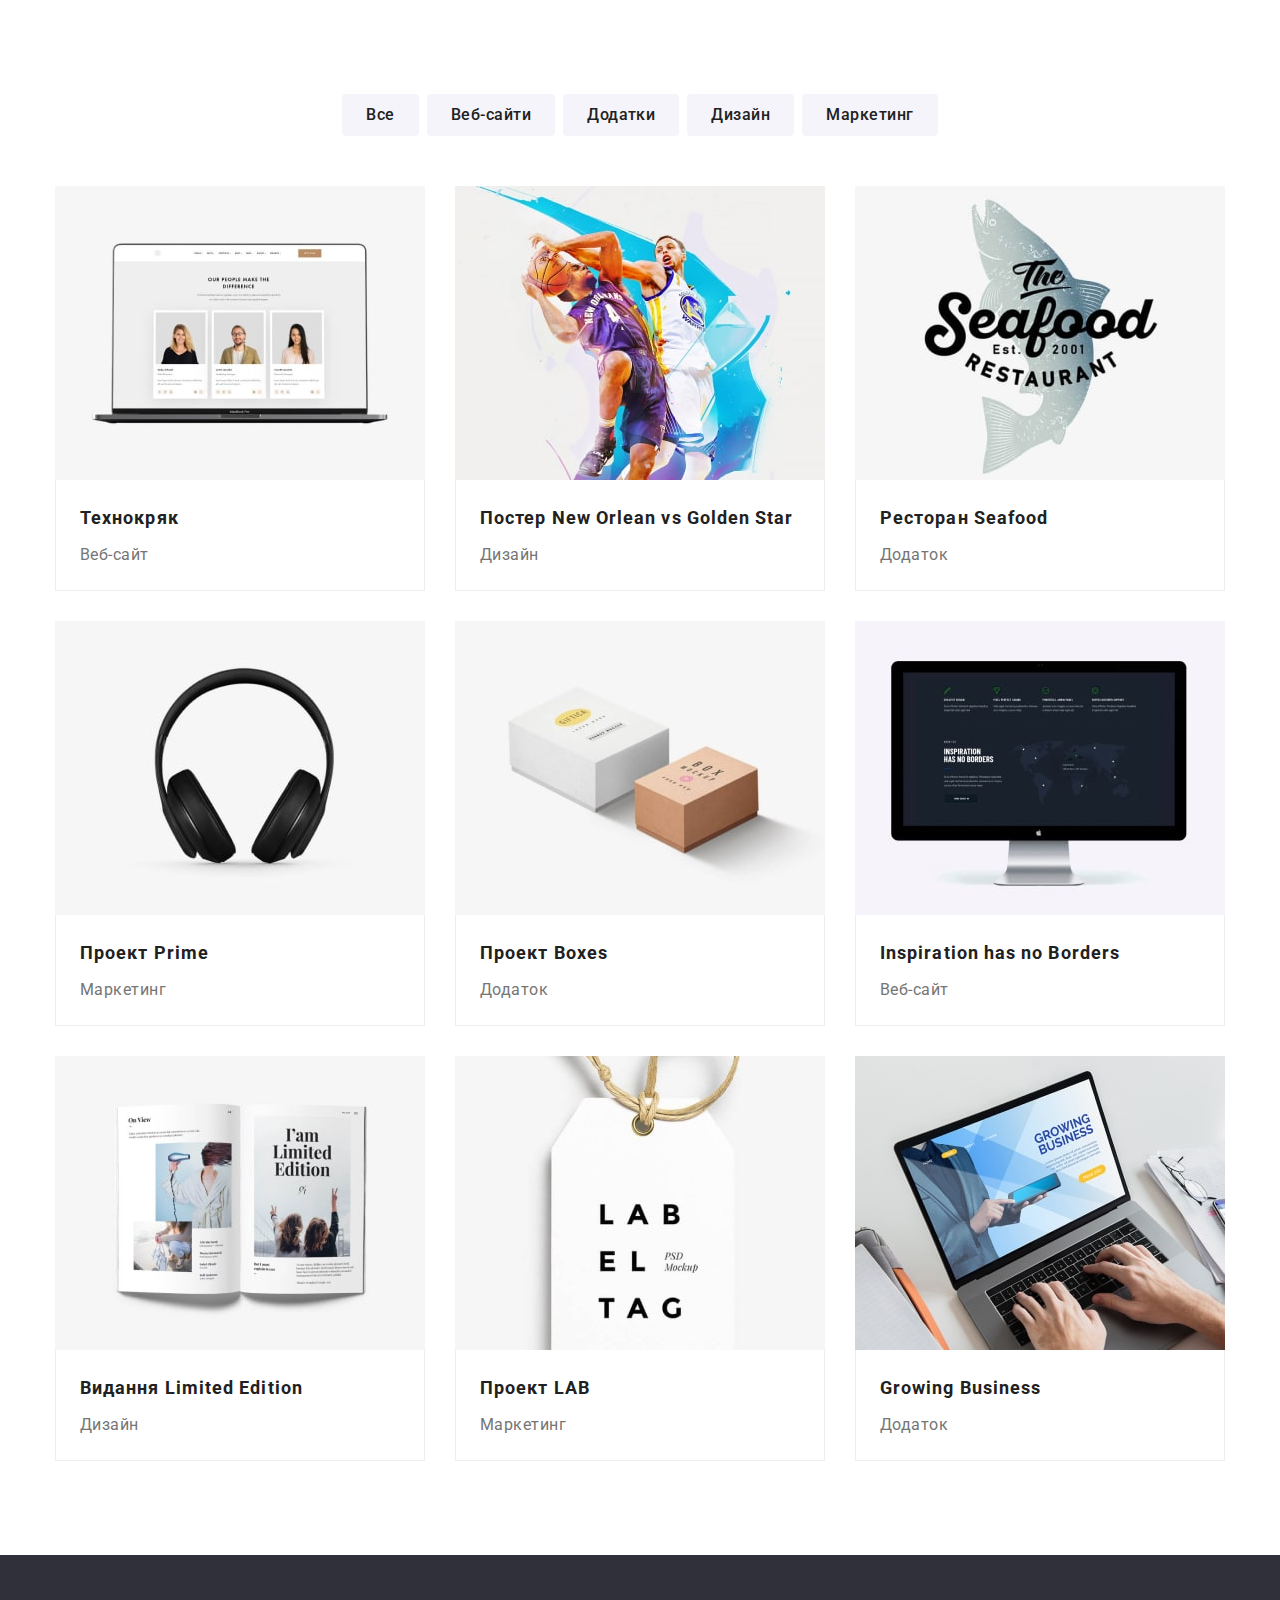
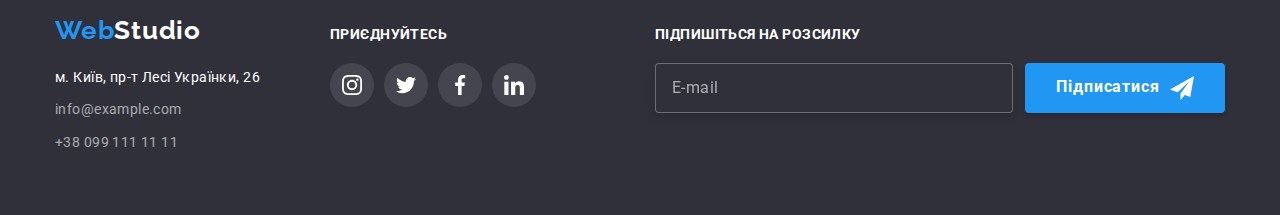
==== commit 85495fc3: "portfolio адаптивна верст є" ====
--- a/portfolio.html
+++ b/portfolio.html
@@ -213,7 +213,7 @@
 			</section>
 		</main>
 
-		<!-- <footer class="footer">
+		<footer class="footer">
 			<div class="container footer__info">
 				<div>
 					<a href="./index.html" class="logo"
@@ -275,6 +275,6 @@
 					</form>
 				</div>
 			</div>
-		</footer> -->
+		</footer>
 	</body>
 </html>
--- a/css/main.min.css
+++ b/css/main.min.css
@@ -1 +1 @@
-:root{--primary-text-color: #757575;--title-text-color: #212121;--accent-color: #2196f3;--primary-white-color: #ffffff;--logo-black-color: #000000;--second-btn-color: #188ce8;--first-bgcolor: #ffffff;--second-bgcolor: #2f303a;--fourth-bgcolor: #f5f4fa;--footer-mail-tel-color: rgba(255, 255, 255, 0.6);--transition-function: 250ms cubic-bezier(0.4, 0, 0.2, 1)}body{font-family:"Roboto",sans-serif;font-style:normal;color:var(--primary-text-color)}h2,h3{color:var(--title-text-color)}h1,h2,h3,p{margin:0}ul{list-style:none;margin:0;padding-left:0}a{text-decoration:none}img{display:block;max-width:100%;height:auto;width:100%}.container{width:100%;max-width:1200px;padding-left:15px;padding-right:15px;margin:0 auto}@media screen and (min-width: 480px){.container{max-width:480px}}@media screen and (min-width: 768px){.container{max-width:768px}}@media screen and (min-width: 1200px){.container{max-width:1200px}}.visually-hidden{position:absolute;white-space:nowrap;width:1px;height:1px;overflow:hidden;border:0;padding:0;clip:rect(0 0 0 0);clip-path:inset(50%);margin:-1px}.logo{font-family:"Raleway";font-weight:700;font-size:26px;line-height:1.19;letter-spacing:.03em}.logo__prefix{color:var(--accent-color)}.logo__suffix-header{color:var(--logo-black-color)}.logo__suffix-footer{color:var(--primary-white-color)}.header{background-color:var(--first-bgcolor);border-bottom:1px solid #ececec}.header>.container{display:flex;align-items:center}.navigation{display:flex;align-items:center}.navigation__list{display:flex;margin-left:93px}.navigation__link{font-weight:500;font-size:14px;line-height:1.14;letter-spacing:.02em;color:var(--title-text-color);display:inline-block;padding-top:32px;padding-bottom:32px;transition:color var(--transition-function)}.navigation__link .active{color:var(--accent-color)}.navigation__link:hover,.navigation__link:focus{color:var(--accent-color)}.navigation__item:not(:last-child){margin-right:50px}.navigation .active{position:relative}.navigation .active::after{position:absolute;left:0;bottom:0;content:"";width:100%;height:4px;border-radius:2px;background-color:var(--accent-color)}.header__list-contacts{display:flex;margin-left:auto;gap:30px;align-items:center}.contacts__mail,.contacts__tel{font-family:"Roboto";font-style:normal;font-weight:500;font-size:14px;line-height:1.14;letter-spacing:.02em;color:var(--primary-text-color);display:inline-block;padding-top:32px;padding-bottom:32px;transition:color var(--transition-function)}.contacts__mail:hover,.contacts__mail:focus,.contacts__tel:hover,.contacts__tel:focus{color:var(--accent-color)}.contacts__icon{margin-right:10px;fill:currentColor}.icon-tel{vertical-align:-2px}.footer{background-color:var(--second-bgcolor);padding-top:60px;padding-bottom:60px}.footer__info{display:flex;align-items:baseline}.address{font-style:normal;margin-top:20px}.address__item:not(:last-child){margin-bottom:9px}.address__text{font-size:14px;line-height:1.71;letter-spacing:.03em;color:var(--primary-white-color)}.address__mail,.address__tel{font-size:14px;line-height:1.71;letter-spacing:.03em;color:var(--footer-mail-tel-color)}.address__mail:hover,.address__mail:focus,.address__tel:hover,.address__tel:focus{color:var(--accent-color)}.footer-social{margin-left:70px}.social__text{font-weight:700;font-size:14px;line-height:1.14;letter-spacing:.03em;text-transform:uppercase;color:#fff;display:flex;margin-bottom:20px}.social__list{display:flex;gap:10px}.social__link{width:44px;height:44px;border-radius:50%;background-color:#44454e;display:flex;align-items:center;justify-content:center;fill:#fff;transition:background-color var(--transition-function)}.social__link:hover,.social__link:focus{background-color:var(--accent-color)}.footer-mailing{margin-left:auto}.mailing__text{font-weight:700;font-size:14px;line-height:1.14;letter-spacing:.03em;text-transform:uppercase;color:#fff;display:flex;margin-bottom:20px}.mailing__form{display:flex;gap:12px}.mailing__input{width:358px;height:50px;border:1px solid rgba(255,255,255,.3);filter:drop-shadow(0px 4px 4px rgba(0, 0, 0, 0.15));border-radius:4px;background:var(--second-bgcolor);padding-left:16px;color:var(--primary-white-color)}.mailing__input::placeholder{font-size:16px;line-height:1.25;display:flex;align-items:center;letter-spacing:.03em;color:rgba(255,255,255,.6)}.mailing__btn{width:200px;height:50px;font-family:"Roboto";font-weight:700;font-size:16px;line-height:1.88;display:flex;align-items:center;justify-content:center;text-align:center;letter-spacing:.06em;gap:10px;color:var(--primary-white-color);background:#2196f3;box-shadow:0px 4px 4px rgba(0,0,0,.15);border-radius:4px;cursor:pointer;border:none}.mailing__btn-icon{display:flex;align-items:center;justify-content:center}.hero{background-color:var(--second-bgcolor);text-align:center;padding-top:200px;padding-bottom:200px;max-width:1600px;margin:0 auto;background-image:linear-gradient(rgba(47, 48, 58, 0.4), rgba(47, 48, 58, 0.4)),url(../images/herofon.jpg);background-repeat:no-repeat;background-position:center;background-size:cover}.hero__title{font-weight:900;font-size:44px;line-height:1.36;letter-spacing:.06em;text-transform:uppercase;color:var(--primary-white-color);max-width:696px;margin-bottom:30px;margin-left:auto;margin-right:auto}.hero__btn{background:var(--accent-color);font-family:inherit;font-weight:700;font-size:16px;line-height:1.88;letter-spacing:.06em;color:var(--primary-white-color);box-shadow:0px 4px 4px rgba(0,0,0,.15);border-radius:4px;border:none;cursor:pointer;display:block;margin:0 auto;min-width:200px;height:50px;transition:background var(--transition-function)}.hero__btn:hover,.hero__btn:focus{background:var(--second-btn-color)}.section{padding-top:60px;padding-bottom:60px}@media screen and (min-width: 1200px){.section{padding-top:94px;padding-bottom:94px}}.features{background-color:var(--first-bgcolor)}.features__list{display:flex;flex-wrap:wrap;gap:30px}.features__item{font-size:14px;line-height:1.71;letter-spacing:.03em;width:100%;margin:0 auto}@media screen and (min-width: 768px){.features__item{width:calc((100% - 30px)/2)}}@media screen and (min-width: 1200px){.features__item{width:calc((100% - 90px)/4)}}.features__icon{width:100%;height:120px;background-color:var(--fourth-bgcolor);margin-bottom:30px;display:flex;align-items:center;justify-content:center;border-radius:4px}.features__title{font-weight:700;font-size:14px;line-height:1.14;letter-spacing:.03em;text-transform:uppercase;margin-bottom:10px;text-align:center}.about{background-color:var(--first-bgcolor);padding-top:0}.about__title{font-weight:700;font-size:36px;line-height:1.17;text-align:center;letter-spacing:.03em;margin-bottom:50px}.about__list{display:flex;gap:30px}.about__item{position:relative}.about__top-text{font-weight:700;font-size:14px;line-height:1.14;text-align:center;letter-spacing:.03em;text-transform:uppercase;color:var(--primary-white-color);background-color:rgba(47,48,58,.8);position:absolute;bottom:0;left:0;width:100%;min-height:70px;display:flex;align-items:center;justify-content:center}.team{background-color:var(--fourth-bgcolor)}.team__main-title{font-weight:700;font-size:36px;line-height:1.17;text-align:center;letter-spacing:.03em;margin-bottom:50px}.team__list{display:flex;flex-wrap:wrap;gap:30px}.team__item{background-color:var(--primary-white-color);width:calc((100% - 90px)/4);box-shadow:0px 1px 3px rgba(0,0,0,.12),0px 1px 1px rgba(0,0,0,.14),0px 2px 1px rgba(0,0,0,.2);border-radius:0px 0px 4px 4px;width:100%}@media screen and (min-width: 768px){.team__item{width:calc((100% - 30px)/2)}}@media screen and (min-width: 1200px){.team__item{width:calc((100% - 90px)/4)}}.team__title{font-weight:500;font-size:16px;line-height:1.19;text-align:center;letter-spacing:.03em;margin-top:30px;margin-bottom:10px}.team__info{font-size:16px;line-height:1.19;text-align:center;letter-spacing:.03em}.team__list-icon{display:flex;justify-content:center;gap:10px;margin:16px 32px 30px 32px}.social-icon__link{width:44px;height:44px;border-radius:50%;display:flex;align-items:center;justify-content:center;fill:#afb1b8;transition:fill var(--transition-function),background-color var(--transition-function)}.social-icon__link:hover,.social-icon__link:focus{fill:var(--primary-white-color);background-color:var(--accent-color)}.clients{background-color:var(--first-bgcolor)}.clients__title{font-weight:700;font-size:36px;line-height:1.17;text-align:center;letter-spacing:.03em;margin-bottom:50px}.clients__list{display:flex;flex-wrap:wrap;justify-content:center;gap:30px}.clients__item{width:100%}@media screen and (min-width: 480px){.clients__item{width:calc((100% - 30px)/2)}}@media screen and (min-width: 768px){.clients__item{width:calc((100% - 60px)/3)}}@media screen and (min-width: 1200px){.clients__item{width:calc((100% - 150px)/6)}}.clients__link{width:100%;height:92px;display:flex;align-items:center;justify-content:center;border:1px solid #afb1b8;border-radius:4px;fill:#afb1b8;transition:fill var(--transition-function)}.clients__link:hover,.clients__link:focus{fill:var(--accent-color);border:1px solid var(--accent-color)}.backdrop{position:fixed;top:0;width:100%;height:100%;background-color:rgba(0,0,0,.2);transition:opacity var(--transition-function),visibility var(--transition-function)}.modal{width:528px;min-height:581px;background-color:var(--first-bgcolor);box-shadow:0px 1px 3px rgba(0,0,0,.12),0px 1px 1px rgba(0,0,0,.14),0px 2px 1px rgba(0,0,0,.2);border-radius:4px;position:absolute;top:50%;left:50%;transform:translate(-50%, -50%) scale(1);transition:transform var(--transition-function);padding:40px}.backdrop.is-hidden .modal{transform:translate(-50%, -50%) scale(0)}.modal__btn{position:absolute;top:8px;right:8px;width:30px;height:30px;background-color:var(--first-bgcolor);border:1px solid rgba(0,0,0,.1);border-radius:50%;background-image:url(../images/close-black.svg);background-repeat:no-repeat;background-position:center;cursor:pointer;transition:background-image var(--transition-function)}.modal__btn:hover,.modal__btn:focus{background-image:url(../images/close-blue.svg)}.is-hidden{opacity:0;visibility:hidden;pointer-events:none}.modal__title{font-weight:700;font-size:20px;line-height:1.15;text-align:center;letter-spacing:.03em;color:var(--title-text-color);margin-bottom:12px}.modal__field{margin-bottom:10px}.modal__form{font-size:12px;line-height:1.16;letter-spacing:.01em;color:var(--primary-text-color);display:block;margin-bottom:4px}.modal__input-wrap{position:relative}.modal__input{width:100%;height:40px;border:1px solid rgba(33,33,33,.2);border-radius:4px;padding-left:40px;outline:rgba(0,0,0,0);cursor:pointer;transition:border var(--transition-function)}.modal__input:hover,.modal__input:focus{border:1px solid var(--accent-color)}.modal__input-icon{position:absolute;left:12px;top:50%;transform:translateY(-50%);transition:fill var(--transition-function)}.modal__input:focus+.modal__input-icon{fill:var(--accent-color)}.modal__field-text{margin-bottom:20px}.modal__user-text{width:448px;height:120px;border:1px solid rgba(33,33,33,.2);border-radius:4px;resize:none;padding:12px 16px;outline:rgba(0,0,0,0);cursor:pointer;transition:border var(--transition-function)}.modal__user-text::placeholder{font-size:12px;line-height:1.16;letter-spacing:.01em;color:rgba(117,117,117,.5)}.modal__user-text:hover,.modal__user-text:focus{border:1px solid var(--accent-color)}.modal__checkbox{display:flex;justify-content:center}.modal__form-check{font-size:14px;line-height:1.71;letter-spacing:.03em;color:var(--primary-text-color);display:flex;align-items:center}.modal__check{width:16px;height:15px;border:2px solid var(--title-text-color);border-radius:2px;margin-right:7px;display:flex;align-items:center;justify-content:center}.modal__check-icon{fill:rgba(0,0,0,0)}.modal__user-check:checked+.modal__form-check .modal__check-icon{fill:var(--primary-white-color)}.modal__user-check:checked+.modal__form-check span{border:none;background-color:var(--accent-color);transition:border-color var(--transition-function)}.modal__user-check:hover+.modal__form-check span,.modal__user-check:focus+.modal__form-check span{border-color:var(--accent-color)}.modal__check-link{font-size:14px;line-height:1.71;letter-spacing:.03em;text-decoration-line:underline;color:var(--accent-color)}.submit__btn{font-family:"Roboto";font-style:normal;font-weight:700;font-size:16px;line-height:1.88;display:flex;align-items:center;text-align:center;letter-spacing:.06em;color:var(--primary-white-color);width:200px;height:50px;background-color:var(--accent-color);box-shadow:0px 4px 4px rgba(0,0,0,.15);border-radius:4px;border:none;cursor:pointer;display:block;margin:0 auto;margin-top:30px;transition:background var(--transition-function)}.submit__btn:hover,.submit__btn:focus{background:var(--second-btn-color)}.portfolio{background-color:var(--first-bgcolor)}.portfolio__list-btn{margin-bottom:50px}.buttons{display:flex;justify-content:center;gap:8px}.buttons__portfolio{background:var(--fourth-bgcolor);font-family:"Roboto";font-style:inherit;font-weight:500;font-size:16px;line-height:1.62;text-align:center;letter-spacing:.03em;color:var(--title-text-color);cursor:pointer;border-radius:4px;padding:6px 22px;border-color:rgba(0,0,0,0);transition:color var(--transition-function),background-color var(--transition-function),box-shadow var(--transition-function)}.buttons__portfolio:hover,.buttons__portfolio:focus{color:var(--primary-white-color);background-color:var(--accent-color);box-shadow:0px 3px 1px rgba(0,0,0,.1),0px 1px 2px rgba(0,0,0,.08),0px 2px 2px rgba(0,0,0,.12)}.images{display:flex;flex-wrap:wrap;gap:30px}.images__item{background-color:var(--primary-white-color);width:calc((100% - 60px)/3);text-align:left}.images__link{display:block;transition:box-shadow var(--transition-function)}.images__link:hover,.images__link:focus{box-shadow:0px 1px 1px rgba(0,0,0,.12),0px 4px 4px rgba(0,0,0,.06),1px 4px 6px rgba(0,0,0,.16)}.images__top-wrap{position:relative;overflow:hidden}.images__top-text{font-size:18px;line-height:1.5;letter-spacing:.03em;position:absolute;top:0;left:0;right:0;height:100%;color:var(--primary-white-color);background-color:rgba(33,150,243,.9);padding:63px 24px;transform:translateY(100%);transition:transform var(--transition-function);overflow:auto}.images__top-text__link:hover .images__top-text{transform:translateY(0%)}.images__title-info{padding:20px 24px;border:1px solid #eee;border-top:0}.images__title{font-weight:700;font-size:18px;line-height:2;letter-spacing:.06em;margin-bottom:4px}.images__info{font-size:16px;line-height:1.87;letter-spacing:.03em;color:var(--primary-text-color)}/*# sourceMappingURL=main.min.css.map */+:root{--primary-text-color: #757575;--title-text-color: #212121;--accent-color: #2196f3;--primary-white-color: #ffffff;--logo-black-color: #000000;--second-btn-color: #188ce8;--first-bgcolor: #ffffff;--second-bgcolor: #2f303a;--fourth-bgcolor: #f5f4fa;--footer-mail-tel-color: rgba(255, 255, 255, 0.6);--transition-function: 250ms cubic-bezier(0.4, 0, 0.2, 1)}body{font-family:"Roboto",sans-serif;font-style:normal;color:var(--primary-text-color)}h2,h3{color:var(--title-text-color)}h1,h2,h3,p{margin:0}ul{list-style:none;margin:0;padding-left:0}a{text-decoration:none}img{display:block;max-width:100%;height:auto;width:100%}.container{width:100%;max-width:1200px;padding-left:15px;padding-right:15px;margin:0 auto}@media screen and (min-width: 480px){.container{max-width:480px}}@media screen and (min-width: 768px){.container{max-width:768px}}@media screen and (min-width: 1200px){.container{max-width:1200px}}.visually-hidden{position:absolute;white-space:nowrap;width:1px;height:1px;overflow:hidden;border:0;padding:0;clip:rect(0 0 0 0);clip-path:inset(50%);margin:-1px}.logo{font-family:"Raleway";font-weight:700;font-size:26px;line-height:1.19;letter-spacing:.03em}.logo__prefix{color:var(--accent-color)}.logo__suffix-header{color:var(--logo-black-color)}.logo__suffix-footer{color:var(--primary-white-color)}.header{background-color:var(--first-bgcolor);border-bottom:1px solid #ececec}.header>.container{display:flex;align-items:center}.navigation{display:flex;align-items:center}.navigation__list{display:flex;margin-left:93px}.navigation__link{font-weight:500;font-size:14px;line-height:1.14;letter-spacing:.02em;color:var(--title-text-color);display:inline-block;padding-top:32px;padding-bottom:32px;transition:color var(--transition-function)}.navigation__link .active{color:var(--accent-color)}.navigation__link:hover,.navigation__link:focus{color:var(--accent-color)}.navigation__item:not(:last-child){margin-right:50px}.navigation .active{position:relative}.navigation .active::after{position:absolute;left:0;bottom:0;content:"";width:100%;height:4px;border-radius:2px;background-color:var(--accent-color)}.header__list-contacts{display:flex;margin-left:auto;gap:30px;align-items:center}.contacts__mail,.contacts__tel{font-family:"Roboto";font-style:normal;font-weight:500;font-size:14px;line-height:1.14;letter-spacing:.02em;color:var(--primary-text-color);display:inline-block;padding-top:32px;padding-bottom:32px;transition:color var(--transition-function)}.contacts__mail:hover,.contacts__mail:focus,.contacts__tel:hover,.contacts__tel:focus{color:var(--accent-color)}.contacts__icon{margin-right:10px;fill:currentColor}.icon-tel{vertical-align:-2px}.footer{background-color:var(--second-bgcolor);padding-top:60px;padding-bottom:60px}.footer__info{display:flex;align-items:baseline}.address{font-style:normal;margin-top:20px}.address__item:not(:last-child){margin-bottom:9px}.address__text{font-size:14px;line-height:1.71;letter-spacing:.03em;color:var(--primary-white-color)}.address__mail,.address__tel{font-size:14px;line-height:1.71;letter-spacing:.03em;color:var(--footer-mail-tel-color)}.address__mail:hover,.address__mail:focus,.address__tel:hover,.address__tel:focus{color:var(--accent-color)}.footer-social{margin-left:70px}.social__text{font-weight:700;font-size:14px;line-height:1.14;letter-spacing:.03em;text-transform:uppercase;color:#fff;display:flex;margin-bottom:20px}.social__list{display:flex;gap:10px}.social__link{width:44px;height:44px;border-radius:50%;background-color:#44454e;display:flex;align-items:center;justify-content:center;fill:#fff;transition:background-color var(--transition-function)}.social__link:hover,.social__link:focus{background-color:var(--accent-color)}.footer-mailing{margin-left:auto}.mailing__text{font-weight:700;font-size:14px;line-height:1.14;letter-spacing:.03em;text-transform:uppercase;color:#fff;display:flex;margin-bottom:20px}.mailing__form{display:flex;gap:12px}.mailing__input{width:358px;height:50px;border:1px solid rgba(255,255,255,.3);filter:drop-shadow(0px 4px 4px rgba(0, 0, 0, 0.15));border-radius:4px;background:var(--second-bgcolor);padding-left:16px;color:var(--primary-white-color)}.mailing__input::placeholder{font-size:16px;line-height:1.25;display:flex;align-items:center;letter-spacing:.03em;color:rgba(255,255,255,.6)}.mailing__btn{width:200px;height:50px;font-family:"Roboto";font-weight:700;font-size:16px;line-height:1.88;display:flex;align-items:center;justify-content:center;text-align:center;letter-spacing:.06em;gap:10px;color:var(--primary-white-color);background:#2196f3;box-shadow:0px 4px 4px rgba(0,0,0,.15);border-radius:4px;cursor:pointer;border:none}.mailing__btn-icon{display:flex;align-items:center;justify-content:center}.hero{background-color:var(--second-bgcolor);text-align:center;padding-top:200px;padding-bottom:200px;max-width:1600px;margin:0 auto;background-image:linear-gradient(rgba(47, 48, 58, 0.4), rgba(47, 48, 58, 0.4)),url(../images/herofon.jpg);background-repeat:no-repeat;background-position:center;background-size:cover}.hero__title{font-weight:900;font-size:44px;line-height:1.36;letter-spacing:.06em;text-transform:uppercase;color:var(--primary-white-color);max-width:696px;margin-bottom:30px;margin-left:auto;margin-right:auto}.hero__btn{background:var(--accent-color);font-family:inherit;font-weight:700;font-size:16px;line-height:1.88;letter-spacing:.06em;color:var(--primary-white-color);box-shadow:0px 4px 4px rgba(0,0,0,.15);border-radius:4px;border:none;cursor:pointer;display:block;margin:0 auto;min-width:200px;height:50px;transition:background var(--transition-function)}.hero__btn:hover,.hero__btn:focus{background:var(--second-btn-color)}.section{padding-top:60px;padding-bottom:60px}@media screen and (min-width: 1200px){.section{padding-top:94px;padding-bottom:94px}}.features{background-color:var(--first-bgcolor)}.features__list{display:flex;flex-wrap:wrap;gap:30px}.features__item{font-size:14px;line-height:1.71;letter-spacing:.03em;width:100%;margin:0 auto}@media screen and (min-width: 768px){.features__item{width:calc((100% - 30px)/2)}}@media screen and (min-width: 1200px){.features__item{width:calc((100% - 90px)/4)}}.features__icon{width:100%;height:120px;background-color:var(--fourth-bgcolor);margin-bottom:30px;display:flex;align-items:center;justify-content:center;border-radius:4px}.features__title{font-weight:700;font-size:14px;line-height:1.14;letter-spacing:.03em;text-transform:uppercase;margin-bottom:10px;text-align:center}.about{background-color:var(--first-bgcolor);padding-top:0}@media screen and (max-width: 1199px){.about{display:none}}.about__title{font-weight:700;font-size:36px;line-height:1.17;text-align:center;letter-spacing:.03em;margin-bottom:50px}.about__list{display:flex;gap:30px}.about__item{position:relative}.about__top-text{font-weight:700;font-size:14px;line-height:1.14;text-align:center;letter-spacing:.03em;text-transform:uppercase;color:var(--primary-white-color);background-color:rgba(47,48,58,.8);position:absolute;bottom:0;left:0;width:100%;min-height:70px;display:flex;align-items:center;justify-content:center}.team{background-color:var(--fourth-bgcolor)}.team__main-title{font-weight:700;font-size:36px;line-height:1.17;text-align:center;letter-spacing:.03em;margin-bottom:50px}.team__list{display:flex;flex-wrap:wrap;gap:30px}.team__item{background-color:var(--primary-white-color);width:calc((100% - 90px)/4);box-shadow:0px 1px 3px rgba(0,0,0,.12),0px 1px 1px rgba(0,0,0,.14),0px 2px 1px rgba(0,0,0,.2);border-radius:0px 0px 4px 4px;width:100%}@media screen and (min-width: 768px){.team__item{width:calc((100% - 30px)/2)}}@media screen and (min-width: 1200px){.team__item{width:calc((100% - 90px)/4)}}.team__title{font-weight:500;font-size:16px;line-height:1.19;text-align:center;letter-spacing:.03em;margin-top:30px;margin-bottom:10px}.team__info{font-size:16px;line-height:1.19;text-align:center;letter-spacing:.03em}.team__list-icon{display:flex;justify-content:center;gap:10px;margin:16px 32px 30px 32px}.social-icon__link{width:44px;height:44px;border-radius:50%;display:flex;align-items:center;justify-content:center;fill:#afb1b8;transition:fill var(--transition-function),background-color var(--transition-function)}.social-icon__link:hover,.social-icon__link:focus{fill:var(--primary-white-color);background-color:var(--accent-color)}.clients{background-color:var(--first-bgcolor)}.clients__title{font-weight:700;font-size:36px;line-height:1.17;text-align:center;letter-spacing:.03em;margin-bottom:50px}.clients__list{display:flex;flex-wrap:wrap;justify-content:center;gap:30px}.clients__item{width:100%}@media screen and (min-width: 480px){.clients__item{width:calc((100% - 30px)/2)}}@media screen and (min-width: 768px){.clients__item{width:calc((100% - 60px)/3)}}@media screen and (min-width: 1200px){.clients__item{width:calc((100% - 150px)/6)}}.clients__link{width:100%;height:92px;display:flex;align-items:center;justify-content:center;border:1px solid #afb1b8;border-radius:4px;fill:#afb1b8;transition:fill var(--transition-function)}.clients__link:hover,.clients__link:focus{fill:var(--accent-color);border:1px solid var(--accent-color)}.backdrop{position:fixed;top:0;width:100%;height:100%;background-color:rgba(0,0,0,.2);transition:opacity var(--transition-function),visibility var(--transition-function)}.modal{width:528px;min-height:581px;background-color:var(--first-bgcolor);box-shadow:0px 1px 3px rgba(0,0,0,.12),0px 1px 1px rgba(0,0,0,.14),0px 2px 1px rgba(0,0,0,.2);border-radius:4px;position:absolute;top:50%;left:50%;transform:translate(-50%, -50%) scale(1);transition:transform var(--transition-function);padding:40px}.backdrop.is-hidden .modal{transform:translate(-50%, -50%) scale(0)}.modal__btn{position:absolute;top:8px;right:8px;width:30px;height:30px;background-color:var(--first-bgcolor);border:1px solid rgba(0,0,0,.1);border-radius:50%;background-image:url(../images/close-black.svg);background-repeat:no-repeat;background-position:center;cursor:pointer;transition:background-image var(--transition-function)}.modal__btn:hover,.modal__btn:focus{background-image:url(../images/close-blue.svg)}.is-hidden{opacity:0;visibility:hidden;pointer-events:none}.modal__title{font-weight:700;font-size:20px;line-height:1.15;text-align:center;letter-spacing:.03em;color:var(--title-text-color);margin-bottom:12px}.modal__field{margin-bottom:10px}.modal__form{font-size:12px;line-height:1.16;letter-spacing:.01em;color:var(--primary-text-color);display:block;margin-bottom:4px}.modal__input-wrap{position:relative}.modal__input{width:100%;height:40px;border:1px solid rgba(33,33,33,.2);border-radius:4px;padding-left:40px;outline:rgba(0,0,0,0);cursor:pointer;transition:border var(--transition-function)}.modal__input:hover,.modal__input:focus{border:1px solid var(--accent-color)}.modal__input-icon{position:absolute;left:12px;top:50%;transform:translateY(-50%);transition:fill var(--transition-function)}.modal__input:focus+.modal__input-icon{fill:var(--accent-color)}.modal__field-text{margin-bottom:20px}.modal__user-text{width:448px;height:120px;border:1px solid rgba(33,33,33,.2);border-radius:4px;resize:none;padding:12px 16px;outline:rgba(0,0,0,0);cursor:pointer;transition:border var(--transition-function)}.modal__user-text::placeholder{font-size:12px;line-height:1.16;letter-spacing:.01em;color:rgba(117,117,117,.5)}.modal__user-text:hover,.modal__user-text:focus{border:1px solid var(--accent-color)}.modal__checkbox{display:flex;justify-content:center}.modal__form-check{font-size:14px;line-height:1.71;letter-spacing:.03em;color:var(--primary-text-color);display:flex;align-items:center}.modal__check{width:16px;height:15px;border:2px solid var(--title-text-color);border-radius:2px;margin-right:7px;display:flex;align-items:center;justify-content:center}.modal__check-icon{fill:rgba(0,0,0,0)}.modal__user-check:checked+.modal__form-check .modal__check-icon{fill:var(--primary-white-color)}.modal__user-check:checked+.modal__form-check span{border:none;background-color:var(--accent-color);transition:border-color var(--transition-function)}.modal__user-check:hover+.modal__form-check span,.modal__user-check:focus+.modal__form-check span{border-color:var(--accent-color)}.modal__check-link{font-size:14px;line-height:1.71;letter-spacing:.03em;text-decoration-line:underline;color:var(--accent-color)}.submit__btn{font-family:"Roboto";font-style:normal;font-weight:700;font-size:16px;line-height:1.88;display:flex;align-items:center;text-align:center;letter-spacing:.06em;color:var(--primary-white-color);width:200px;height:50px;background-color:var(--accent-color);box-shadow:0px 4px 4px rgba(0,0,0,.15);border-radius:4px;border:none;cursor:pointer;display:block;margin:0 auto;margin-top:30px;transition:background var(--transition-function)}.submit__btn:hover,.submit__btn:focus{background:var(--second-btn-color)}.portfolio{background-color:var(--first-bgcolor)}@media screen and (min-width: 480px){.portfolio__list-btn{margin-bottom:40px}}@media screen and (min-width: 768px){.portfolio__list-btn{margin-bottom:30px}}@media screen and (min-width: 1200px){.portfolio__list-btn{margin-bottom:50px}}.buttons{display:flex;flex-wrap:wrap;justify-content:flex-start;gap:8px}@media screen and (min-width: 768px){.buttons{justify-content:center}}.buttons__portfolio{background:var(--fourth-bgcolor);font-family:"Roboto";font-style:inherit;font-weight:500;font-size:16px;line-height:1.62;text-align:center;letter-spacing:.03em;color:var(--title-text-color);cursor:pointer;border-radius:4px;padding:6px 22px;border-color:rgba(0,0,0,0);transition:color var(--transition-function),background-color var(--transition-function),box-shadow var(--transition-function)}.buttons__portfolio:hover,.buttons__portfolio:focus{color:var(--primary-white-color);background-color:var(--accent-color);box-shadow:0px 3px 1px rgba(0,0,0,.1),0px 1px 2px rgba(0,0,0,.08),0px 2px 2px rgba(0,0,0,.12)}.images{display:flex;flex-wrap:wrap;gap:30px}.images__item{background-color:var(--primary-white-color);width:calc((100% - 60px)/3);text-align:left;width:100%}@media screen and (min-width: 768px){.images__item{width:calc((100% - 30px)/2)}}@media screen and (min-width: 1200px){.images__item{width:calc((100% - 60px)/3)}}.images__link{display:block;transition:box-shadow var(--transition-function)}.images__link:hover,.images__link:focus{box-shadow:0px 1px 1px rgba(0,0,0,.12),0px 4px 4px rgba(0,0,0,.06),1px 4px 6px rgba(0,0,0,.16)}.images__top-wrap{position:relative;overflow:hidden}.images__top-text{font-size:18px;line-height:1.5;letter-spacing:.03em;position:absolute;top:0;left:0;right:0;height:100%;color:var(--primary-white-color);background-color:rgba(33,150,243,.9);padding:63px 24px;transform:translateY(100%);transition:transform var(--transition-function);overflow:auto}.images__link:hover .images__top-text{transform:translateY(0%)}.images__title-info{padding:20px 24px;border:1px solid #eee;border-top:0}.images__title{font-weight:700;font-size:18px;line-height:2;letter-spacing:.06em;margin-bottom:4px}.images__info{font-size:16px;line-height:1.87;letter-spacing:.03em;color:var(--primary-text-color)}/*# sourceMappingURL=main.min.css.map */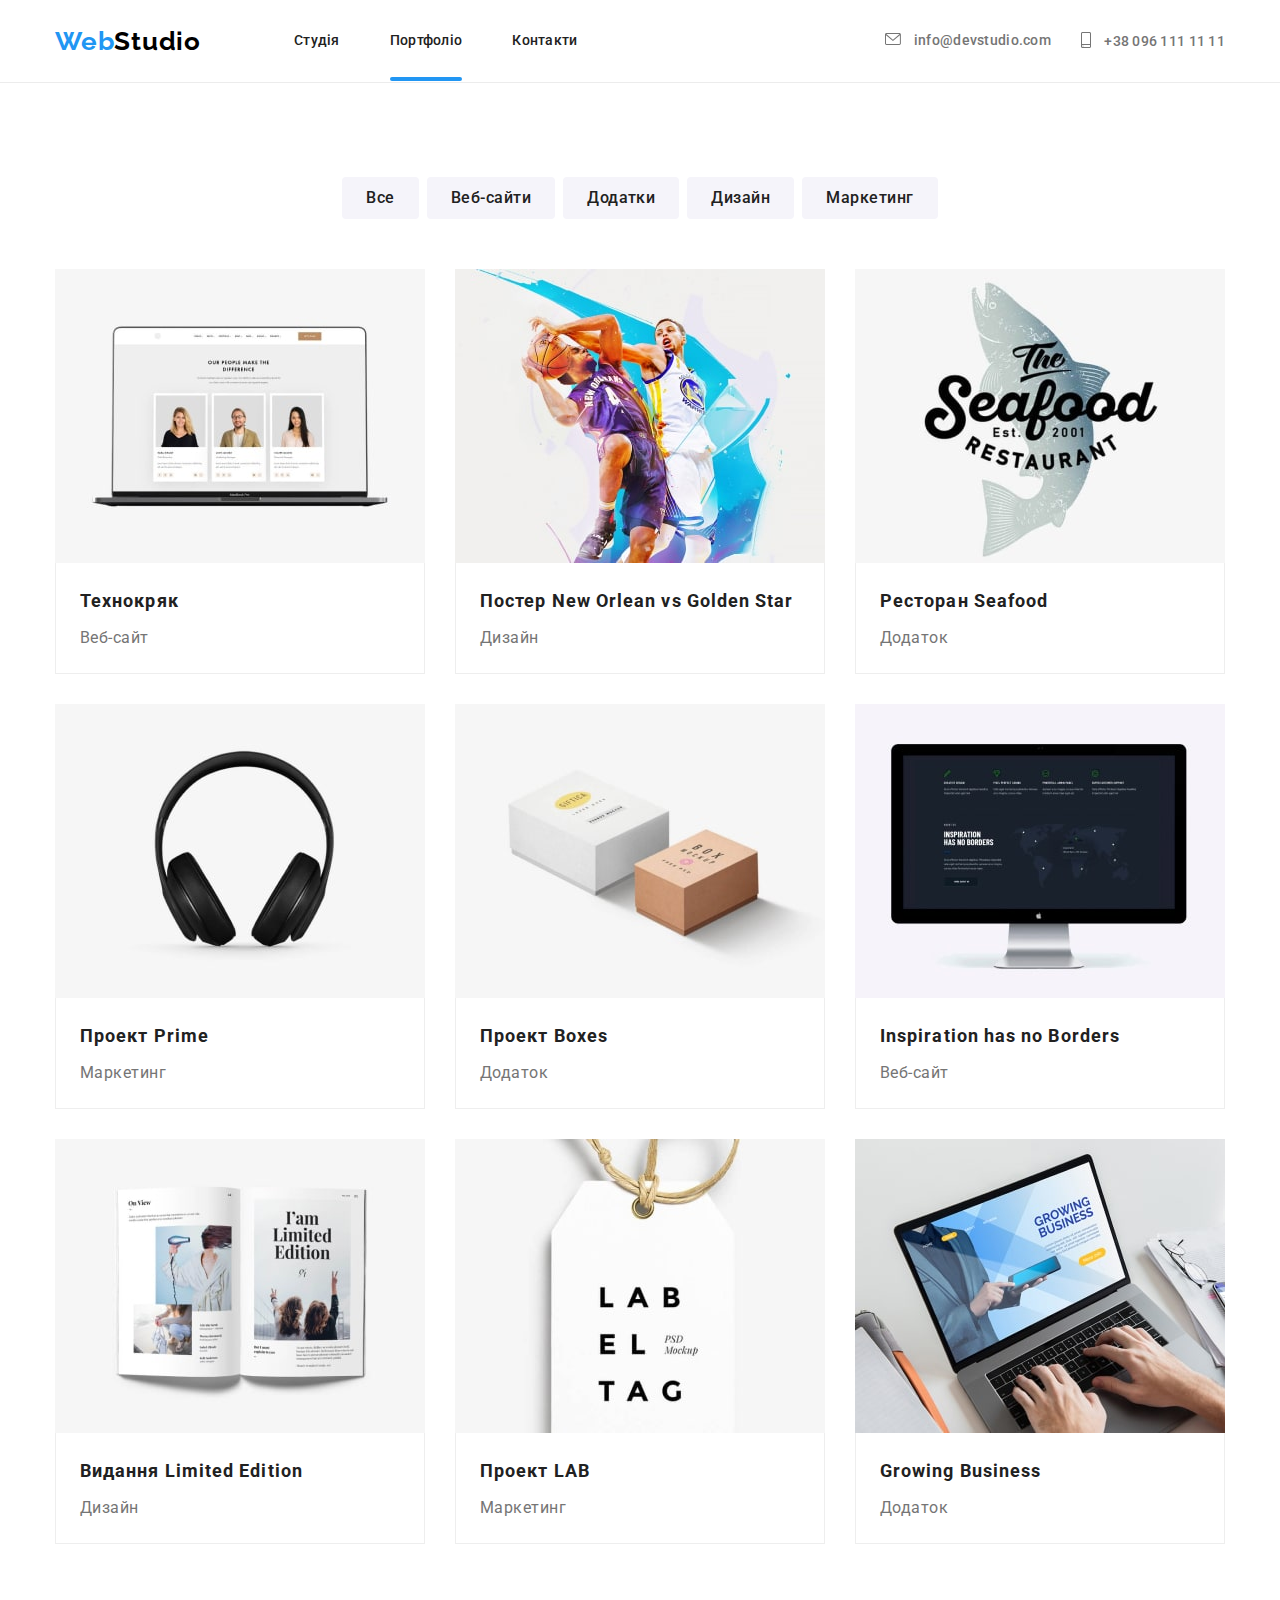
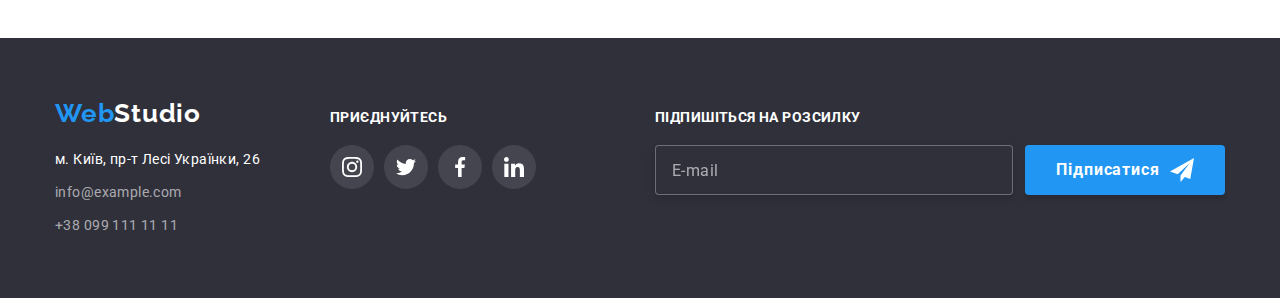
==== commit 7a2b602c: "header tablet and decktop done" ====
--- a/portfolio.html
+++ b/portfolio.html
@@ -20,7 +20,7 @@
 	</head>
 
 	<body>
-		<!-- <header class="header">
+		<header class="header">
 			<div class="container">
 				<nav class="navigation">
 					<a href="./index.html" class="logo"
@@ -59,7 +59,7 @@
 					</li>
 				</ul>
 			</div>
-		</header> -->
+		</header>
 
 		<main>
 			<section class="portfolio section">
@@ -215,52 +215,54 @@
 
 		<footer class="footer">
 			<div class="container footer__info">
-				<div>
-					<a href="./index.html" class="logo"
-						><span class="logo__prefix">Web</span><span class="logo__suffix-footer">Studio</span></a
-					>
-					<address class="address">
-						<ul>
-							<li class="address__item"><p class="address__text">м. Київ, пр-т Лесі Українки, 26</p></li>
-							<li class="address__item"
-								><a href="mailto:info@example.com" class="address__mail">info@example.com</a></li
-							>
-							<li class="address__item"><a href="tel:+380991111111" class="address__tel">+38 099 111 11 11</a></li>
+				<div class="tablet">
+					<div>
+						<a href="./index.html" class="logo"
+							><span class="logo__prefix">Web</span><span class="logo__suffix-footer">Studio</span></a
+						>
+						<address class="address">
+							<ul>
+								<li class="address__item"><p class="address__text">м. Київ, пр-т Лесі Українки, 26</p></li>
+								<li class="address__item"
+									><a href="mailto:info@example.com" class="address__mail">info@example.com</a></li
+								>
+								<li class="address__item"><a href="tel:+380991111111" class="address__tel">+38 099 111 11 11</a></li>
+							</ul>
+						</address>
+					</div>
+					<div class="social footer-social">
+						<p class="social__text">приєднуйтесь</p>
+						<ul class="social__list">
+							<li>
+								<a href="" class="social__link">
+									<svg class="" width="20" height="20">
+										<use href="./images/icons.svg#icon-instagramf"></use>
+									</svg>
+								</a>
+							</li>
+							<li>
+								<a href="" class="social__link">
+									<svg class="" width="20" height="20">
+										<use href="./images/icons.svg#icon-twitterf"></use>
+									</svg>
+								</a>
+							</li>
+							<li>
+								<a href="" class="social__link">
+									<svg class="" width="20" height="20">
+										<use href="./images/icons.svg#icon-facebookf"></use>
+									</svg>
+								</a>
+							</li>
+							<li>
+								<a href="" class="social__link">
+									<svg class="" width="20" height="20">
+										<use href="./images/icons.svg#icon-linkedinf"></use>
+									</svg>
+								</a>
+							</li>
 						</ul>
-					</address>
-				</div>
-				<div class="social footer-social">
-					<p class="social__text">приєднуйтесь</p>
-					<ul class="social__list">
-						<li>
-							<a href="" class="social__link">
-								<svg class="" width="20" height="20">
-									<use href="./images/icons.svg#icon-instagramf"></use>
-								</svg>
-							</a>
-						</li>
-						<li>
-							<a href="" class="social__link">
-								<svg class="" width="20" height="20">
-									<use href="./images/icons.svg#icon-twitterf"></use>
-								</svg>
-							</a>
-						</li>
-						<li>
-							<a href="" class="social__link">
-								<svg class="" width="20" height="20">
-									<use href="./images/icons.svg#icon-facebookf"></use>
-								</svg>
-							</a>
-						</li>
-						<li>
-							<a href="" class="social__link">
-								<svg class="" width="20" height="20">
-									<use href="./images/icons.svg#icon-linkedinf"></use>
-								</svg>
-							</a>
-						</li>
-					</ul>
+					</div>
 				</div>
 				<div class="mailing footer-mailing">
 					<p class="mailing__text">Підпишіться на розсилку</p>
--- a/css/main.min.css
+++ b/css/main.min.css
@@ -1 +1 @@
-:root{--primary-text-color: #757575;--title-text-color: #212121;--accent-color: #2196f3;--primary-white-color: #ffffff;--logo-black-color: #000000;--second-btn-color: #188ce8;--first-bgcolor: #ffffff;--second-bgcolor: #2f303a;--fourth-bgcolor: #f5f4fa;--footer-mail-tel-color: rgba(255, 255, 255, 0.6);--transition-function: 250ms cubic-bezier(0.4, 0, 0.2, 1)}body{font-family:"Roboto",sans-serif;font-style:normal;color:var(--primary-text-color)}h2,h3{color:var(--title-text-color)}h1,h2,h3,p{margin:0}ul{list-style:none;margin:0;padding-left:0}a{text-decoration:none}img{display:block;max-width:100%;height:auto;width:100%}.container{width:100%;max-width:1200px;padding-left:15px;padding-right:15px;margin:0 auto}@media screen and (min-width: 480px){.container{max-width:480px}}@media screen and (min-width: 768px){.container{max-width:768px}}@media screen and (min-width: 1200px){.container{max-width:1200px}}.visually-hidden{position:absolute;white-space:nowrap;width:1px;height:1px;overflow:hidden;border:0;padding:0;clip:rect(0 0 0 0);clip-path:inset(50%);margin:-1px}.logo{font-family:"Raleway";font-weight:700;font-size:26px;line-height:1.19;letter-spacing:.03em}.logo__prefix{color:var(--accent-color)}.logo__suffix-header{color:var(--logo-black-color)}.logo__suffix-footer{color:var(--primary-white-color)}.header{background-color:var(--first-bgcolor);border-bottom:1px solid #ececec}.header>.container{display:flex;align-items:center}.navigation{display:flex;align-items:center}.navigation__list{display:flex;margin-left:93px}.navigation__link{font-weight:500;font-size:14px;line-height:1.14;letter-spacing:.02em;color:var(--title-text-color);display:inline-block;padding-top:32px;padding-bottom:32px;transition:color var(--transition-function)}.navigation__link .active{color:var(--accent-color)}.navigation__link:hover,.navigation__link:focus{color:var(--accent-color)}.navigation__item:not(:last-child){margin-right:50px}.navigation .active{position:relative}.navigation .active::after{position:absolute;left:0;bottom:0;content:"";width:100%;height:4px;border-radius:2px;background-color:var(--accent-color)}.header__list-contacts{display:flex;margin-left:auto;gap:30px;align-items:center}.contacts__mail,.contacts__tel{font-family:"Roboto";font-style:normal;font-weight:500;font-size:14px;line-height:1.14;letter-spacing:.02em;color:var(--primary-text-color);display:inline-block;padding-top:32px;padding-bottom:32px;transition:color var(--transition-function)}.contacts__mail:hover,.contacts__mail:focus,.contacts__tel:hover,.contacts__tel:focus{color:var(--accent-color)}.contacts__icon{margin-right:10px;fill:currentColor}.icon-tel{vertical-align:-2px}.footer{background-color:var(--second-bgcolor);padding-top:60px;padding-bottom:60px}.footer__info{display:flex;align-items:baseline}.address{font-style:normal;margin-top:20px}.address__item:not(:last-child){margin-bottom:9px}.address__text{font-size:14px;line-height:1.71;letter-spacing:.03em;color:var(--primary-white-color)}.address__mail,.address__tel{font-size:14px;line-height:1.71;letter-spacing:.03em;color:var(--footer-mail-tel-color)}.address__mail:hover,.address__mail:focus,.address__tel:hover,.address__tel:focus{color:var(--accent-color)}.footer-social{margin-left:70px}.social__text{font-weight:700;font-size:14px;line-height:1.14;letter-spacing:.03em;text-transform:uppercase;color:#fff;display:flex;margin-bottom:20px}.social__list{display:flex;gap:10px}.social__link{width:44px;height:44px;border-radius:50%;background-color:#44454e;display:flex;align-items:center;justify-content:center;fill:#fff;transition:background-color var(--transition-function)}.social__link:hover,.social__link:focus{background-color:var(--accent-color)}.footer-mailing{margin-left:auto}.mailing__text{font-weight:700;font-size:14px;line-height:1.14;letter-spacing:.03em;text-transform:uppercase;color:#fff;display:flex;margin-bottom:20px}.mailing__form{display:flex;gap:12px}.mailing__input{width:358px;height:50px;border:1px solid rgba(255,255,255,.3);filter:drop-shadow(0px 4px 4px rgba(0, 0, 0, 0.15));border-radius:4px;background:var(--second-bgcolor);padding-left:16px;color:var(--primary-white-color)}.mailing__input::placeholder{font-size:16px;line-height:1.25;display:flex;align-items:center;letter-spacing:.03em;color:rgba(255,255,255,.6)}.mailing__btn{width:200px;height:50px;font-family:"Roboto";font-weight:700;font-size:16px;line-height:1.88;display:flex;align-items:center;justify-content:center;text-align:center;letter-spacing:.06em;gap:10px;color:var(--primary-white-color);background:#2196f3;box-shadow:0px 4px 4px rgba(0,0,0,.15);border-radius:4px;cursor:pointer;border:none}.mailing__btn-icon{display:flex;align-items:center;justify-content:center}.hero{background-color:var(--second-bgcolor);text-align:center;padding-top:200px;padding-bottom:200px;max-width:1600px;margin:0 auto;background-image:linear-gradient(rgba(47, 48, 58, 0.4), rgba(47, 48, 58, 0.4)),url(../images/herofon.jpg);background-repeat:no-repeat;background-position:center;background-size:cover}.hero__title{font-weight:900;font-size:44px;line-height:1.36;letter-spacing:.06em;text-transform:uppercase;color:var(--primary-white-color);max-width:696px;margin-bottom:30px;margin-left:auto;margin-right:auto}.hero__btn{background:var(--accent-color);font-family:inherit;font-weight:700;font-size:16px;line-height:1.88;letter-spacing:.06em;color:var(--primary-white-color);box-shadow:0px 4px 4px rgba(0,0,0,.15);border-radius:4px;border:none;cursor:pointer;display:block;margin:0 auto;min-width:200px;height:50px;transition:background var(--transition-function)}.hero__btn:hover,.hero__btn:focus{background:var(--second-btn-color)}.section{padding-top:60px;padding-bottom:60px}@media screen and (min-width: 1200px){.section{padding-top:94px;padding-bottom:94px}}.features{background-color:var(--first-bgcolor)}.features__list{display:flex;flex-wrap:wrap;gap:30px}.features__item{font-size:14px;line-height:1.71;letter-spacing:.03em;width:100%;margin:0 auto}@media screen and (min-width: 768px){.features__item{width:calc((100% - 30px)/2)}}@media screen and (min-width: 1200px){.features__item{width:calc((100% - 90px)/4)}}.features__icon{width:100%;height:120px;background-color:var(--fourth-bgcolor);margin-bottom:30px;display:flex;align-items:center;justify-content:center;border-radius:4px}.features__title{font-weight:700;font-size:14px;line-height:1.14;letter-spacing:.03em;text-transform:uppercase;margin-bottom:10px;text-align:center}.about{background-color:var(--first-bgcolor);padding-top:0}@media screen and (max-width: 1199px){.about{display:none}}.about__title{font-weight:700;font-size:36px;line-height:1.17;text-align:center;letter-spacing:.03em;margin-bottom:50px}.about__list{display:flex;gap:30px}.about__item{position:relative}.about__top-text{font-weight:700;font-size:14px;line-height:1.14;text-align:center;letter-spacing:.03em;text-transform:uppercase;color:var(--primary-white-color);background-color:rgba(47,48,58,.8);position:absolute;bottom:0;left:0;width:100%;min-height:70px;display:flex;align-items:center;justify-content:center}.team{background-color:var(--fourth-bgcolor)}.team__main-title{font-weight:700;font-size:36px;line-height:1.17;text-align:center;letter-spacing:.03em;margin-bottom:50px}.team__list{display:flex;flex-wrap:wrap;gap:30px}.team__item{background-color:var(--primary-white-color);width:calc((100% - 90px)/4);box-shadow:0px 1px 3px rgba(0,0,0,.12),0px 1px 1px rgba(0,0,0,.14),0px 2px 1px rgba(0,0,0,.2);border-radius:0px 0px 4px 4px;width:100%}@media screen and (min-width: 768px){.team__item{width:calc((100% - 30px)/2)}}@media screen and (min-width: 1200px){.team__item{width:calc((100% - 90px)/4)}}.team__title{font-weight:500;font-size:16px;line-height:1.19;text-align:center;letter-spacing:.03em;margin-top:30px;margin-bottom:10px}.team__info{font-size:16px;line-height:1.19;text-align:center;letter-spacing:.03em}.team__list-icon{display:flex;justify-content:center;gap:10px;margin:16px 32px 30px 32px}.social-icon__link{width:44px;height:44px;border-radius:50%;display:flex;align-items:center;justify-content:center;fill:#afb1b8;transition:fill var(--transition-function),background-color var(--transition-function)}.social-icon__link:hover,.social-icon__link:focus{fill:var(--primary-white-color);background-color:var(--accent-color)}.clients{background-color:var(--first-bgcolor)}.clients__title{font-weight:700;font-size:36px;line-height:1.17;text-align:center;letter-spacing:.03em;margin-bottom:50px}.clients__list{display:flex;flex-wrap:wrap;justify-content:center;gap:30px}.clients__item{width:100%}@media screen and (min-width: 480px){.clients__item{width:calc((100% - 30px)/2)}}@media screen and (min-width: 768px){.clients__item{width:calc((100% - 60px)/3)}}@media screen and (min-width: 1200px){.clients__item{width:calc((100% - 150px)/6)}}.clients__link{width:100%;height:92px;display:flex;align-items:center;justify-content:center;border:1px solid #afb1b8;border-radius:4px;fill:#afb1b8;transition:fill var(--transition-function)}.clients__link:hover,.clients__link:focus{fill:var(--accent-color);border:1px solid var(--accent-color)}.backdrop{position:fixed;top:0;width:100%;height:100%;background-color:rgba(0,0,0,.2);transition:opacity var(--transition-function),visibility var(--transition-function)}.modal{width:528px;min-height:581px;background-color:var(--first-bgcolor);box-shadow:0px 1px 3px rgba(0,0,0,.12),0px 1px 1px rgba(0,0,0,.14),0px 2px 1px rgba(0,0,0,.2);border-radius:4px;position:absolute;top:50%;left:50%;transform:translate(-50%, -50%) scale(1);transition:transform var(--transition-function);padding:40px}.backdrop.is-hidden .modal{transform:translate(-50%, -50%) scale(0)}.modal__btn{position:absolute;top:8px;right:8px;width:30px;height:30px;background-color:var(--first-bgcolor);border:1px solid rgba(0,0,0,.1);border-radius:50%;background-image:url(../images/close-black.svg);background-repeat:no-repeat;background-position:center;cursor:pointer;transition:background-image var(--transition-function)}.modal__btn:hover,.modal__btn:focus{background-image:url(../images/close-blue.svg)}.is-hidden{opacity:0;visibility:hidden;pointer-events:none}.modal__title{font-weight:700;font-size:20px;line-height:1.15;text-align:center;letter-spacing:.03em;color:var(--title-text-color);margin-bottom:12px}.modal__field{margin-bottom:10px}.modal__form{font-size:12px;line-height:1.16;letter-spacing:.01em;color:var(--primary-text-color);display:block;margin-bottom:4px}.modal__input-wrap{position:relative}.modal__input{width:100%;height:40px;border:1px solid rgba(33,33,33,.2);border-radius:4px;padding-left:40px;outline:rgba(0,0,0,0);cursor:pointer;transition:border var(--transition-function)}.modal__input:hover,.modal__input:focus{border:1px solid var(--accent-color)}.modal__input-icon{position:absolute;left:12px;top:50%;transform:translateY(-50%);transition:fill var(--transition-function)}.modal__input:focus+.modal__input-icon{fill:var(--accent-color)}.modal__field-text{margin-bottom:20px}.modal__user-text{width:448px;height:120px;border:1px solid rgba(33,33,33,.2);border-radius:4px;resize:none;padding:12px 16px;outline:rgba(0,0,0,0);cursor:pointer;transition:border var(--transition-function)}.modal__user-text::placeholder{font-size:12px;line-height:1.16;letter-spacing:.01em;color:rgba(117,117,117,.5)}.modal__user-text:hover,.modal__user-text:focus{border:1px solid var(--accent-color)}.modal__checkbox{display:flex;justify-content:center}.modal__form-check{font-size:14px;line-height:1.71;letter-spacing:.03em;color:var(--primary-text-color);display:flex;align-items:center}.modal__check{width:16px;height:15px;border:2px solid var(--title-text-color);border-radius:2px;margin-right:7px;display:flex;align-items:center;justify-content:center}.modal__check-icon{fill:rgba(0,0,0,0)}.modal__user-check:checked+.modal__form-check .modal__check-icon{fill:var(--primary-white-color)}.modal__user-check:checked+.modal__form-check span{border:none;background-color:var(--accent-color);transition:border-color var(--transition-function)}.modal__user-check:hover+.modal__form-check span,.modal__user-check:focus+.modal__form-check span{border-color:var(--accent-color)}.modal__check-link{font-size:14px;line-height:1.71;letter-spacing:.03em;text-decoration-line:underline;color:var(--accent-color)}.submit__btn{font-family:"Roboto";font-style:normal;font-weight:700;font-size:16px;line-height:1.88;display:flex;align-items:center;text-align:center;letter-spacing:.06em;color:var(--primary-white-color);width:200px;height:50px;background-color:var(--accent-color);box-shadow:0px 4px 4px rgba(0,0,0,.15);border-radius:4px;border:none;cursor:pointer;display:block;margin:0 auto;margin-top:30px;transition:background var(--transition-function)}.submit__btn:hover,.submit__btn:focus{background:var(--second-btn-color)}.portfolio{background-color:var(--first-bgcolor)}@media screen and (min-width: 480px){.portfolio__list-btn{margin-bottom:40px}}@media screen and (min-width: 768px){.portfolio__list-btn{margin-bottom:30px}}@media screen and (min-width: 1200px){.portfolio__list-btn{margin-bottom:50px}}.buttons{display:flex;flex-wrap:wrap;justify-content:flex-start;gap:8px}@media screen and (min-width: 768px){.buttons{justify-content:center}}.buttons__portfolio{background:var(--fourth-bgcolor);font-family:"Roboto";font-style:inherit;font-weight:500;font-size:16px;line-height:1.62;text-align:center;letter-spacing:.03em;color:var(--title-text-color);cursor:pointer;border-radius:4px;padding:6px 22px;border-color:rgba(0,0,0,0);transition:color var(--transition-function),background-color var(--transition-function),box-shadow var(--transition-function)}.buttons__portfolio:hover,.buttons__portfolio:focus{color:var(--primary-white-color);background-color:var(--accent-color);box-shadow:0px 3px 1px rgba(0,0,0,.1),0px 1px 2px rgba(0,0,0,.08),0px 2px 2px rgba(0,0,0,.12)}.images{display:flex;flex-wrap:wrap;gap:30px}.images__item{background-color:var(--primary-white-color);width:calc((100% - 60px)/3);text-align:left;width:100%}@media screen and (min-width: 768px){.images__item{width:calc((100% - 30px)/2)}}@media screen and (min-width: 1200px){.images__item{width:calc((100% - 60px)/3)}}.images__link{display:block;transition:box-shadow var(--transition-function)}.images__link:hover,.images__link:focus{box-shadow:0px 1px 1px rgba(0,0,0,.12),0px 4px 4px rgba(0,0,0,.06),1px 4px 6px rgba(0,0,0,.16)}.images__top-wrap{position:relative;overflow:hidden}.images__top-text{font-size:18px;line-height:1.5;letter-spacing:.03em;position:absolute;top:0;left:0;right:0;height:100%;color:var(--primary-white-color);background-color:rgba(33,150,243,.9);padding:63px 24px;transform:translateY(100%);transition:transform var(--transition-function);overflow:auto}.images__link:hover .images__top-text{transform:translateY(0%)}.images__title-info{padding:20px 24px;border:1px solid #eee;border-top:0}.images__title{font-weight:700;font-size:18px;line-height:2;letter-spacing:.06em;margin-bottom:4px}.images__info{font-size:16px;line-height:1.87;letter-spacing:.03em;color:var(--primary-text-color)}/*# sourceMappingURL=main.min.css.map */+:root{--primary-text-color: #757575;--title-text-color: #212121;--accent-color: #2196f3;--primary-white-color: #ffffff;--logo-black-color: #000000;--second-btn-color: #188ce8;--first-bgcolor: #ffffff;--second-bgcolor: #2f303a;--fourth-bgcolor: #f5f4fa;--footer-mail-tel-color: rgba(255, 255, 255, 0.6);--transition-function: 250ms cubic-bezier(0.4, 0, 0.2, 1)}body{font-family:"Roboto",sans-serif;font-style:normal;color:var(--primary-text-color)}h2,h3{color:var(--title-text-color)}h1,h2,h3,p{margin:0}ul{list-style:none;margin:0;padding-left:0}a{text-decoration:none}img{display:block;max-width:100%;height:auto;width:100%}.container{width:100%;max-width:1200px;padding-left:15px;padding-right:15px;margin:0 auto}@media screen and (min-width: 480px){.container{max-width:480px}}@media screen and (min-width: 768px){.container{max-width:768px}}@media screen and (min-width: 1200px){.container{max-width:1200px}}.visually-hidden{position:absolute;white-space:nowrap;width:1px;height:1px;overflow:hidden;border:0;padding:0;clip:rect(0 0 0 0);clip-path:inset(50%);margin:-1px}.logo{font-family:"Raleway";font-weight:700;font-size:24px;line-height:1.16;letter-spacing:.03em}@media screen and (min-width: 1200px){.logo{font-size:26px;line-height:1.19}}.logo__prefix{color:var(--accent-color)}.logo__suffix-header{color:var(--logo-black-color)}.logo__suffix-footer{color:var(--primary-white-color)}.header{background-color:var(--first-bgcolor);border-bottom:1px solid #ececec}.header>.container{display:flex;align-items:center}.navigation{display:flex;align-items:center}.navigation__list{display:none}@media screen and (min-width: 480px)and (min-width: 768px){.navigation__list{display:flex;margin-left:87px}}@media screen and (min-width: 1200px){.navigation__list{display:flex;margin-left:93px}}.navigation__link{font-weight:500;font-size:14px;line-height:1.14;letter-spacing:.02em;color:var(--title-text-color);display:inline-block;padding-top:32px;padding-bottom:32px;transition:color var(--transition-function)}.navigation__link .active{color:var(--accent-color)}.navigation__link:hover,.navigation__link:focus{color:var(--accent-color)}.navigation__item:not(:last-child){margin-right:50px}.navigation .active{position:relative}.navigation .active::after{position:absolute;left:0;bottom:0;content:"";width:100%;height:4px;border-radius:2px;background-color:var(--accent-color)}.header__list-contacts{display:none}@media screen and (min-width: 480px)and (min-width: 768px){.header__list-contacts{display:flex;flex-wrap:wrap;gap:10px;margin-left:74px}}@media screen and (min-width: 1200px){.header__list-contacts{margin-left:auto;gap:30px;align-items:center}}.contacts__mail,.contacts__tel{font-family:"Roboto";font-style:normal;font-weight:500;font-size:12px;line-height:1.16;letter-spacing:.02em;color:var(--primary-text-color);display:inline-block;transition:color var(--transition-function)}@media screen and (min-width: 1200px){.contacts__mail,.contacts__tel{font-size:14px;line-height:1.14}}@media screen and (min-width: 1200px){.contacts__mail,.contacts__tel{padding-top:32px;padding-bottom:32px}}.contacts__mail:hover,.contacts__mail:focus,.contacts__tel:hover,.contacts__tel:focus{color:var(--accent-color)}.contacts__icon{margin-right:10px;fill:currentColor}.icon-tel{vertical-align:-2px}.footer{background-color:var(--second-bgcolor);padding-top:60px;padding-bottom:60px}@media screen and (max-width: 480px),(min-width: 480px),(min-width: 768px){.footer__info{text-align:center}}@media screen and (min-width: 1200px){.footer__info{display:flex;align-items:baseline;text-align:inherit}}@media screen and (min-width: 768px){.footer__info .tablet{display:flex;align-items:baseline;justify-content:space-around}}.footer__info .address{font-style:normal;margin-top:20px;margin-bottom:20px}@media screen and (min-width: 1200px){.footer__info .address{margin-bottom:0}}.footer__info .address__item:not(:last-child){margin-bottom:8px}@media screen and (min-width: 1200px){.footer__info .address__item:not(:last-child){margin-bottom:9px}}.footer__info .address__text{font-size:14px;line-height:1.71;letter-spacing:.03em;color:var(--primary-white-color)}.footer__info .address__mail,.footer__info .address__tel{font-size:14px;line-height:1.71;letter-spacing:.03em;color:var(--footer-mail-tel-color)}.footer__info .address__mail:hover,.footer__info .address__mail:focus,.footer__info .address__tel:hover,.footer__info .address__tel:focus{color:var(--accent-color)}.footer__info .footer-social{margin-bottom:20px}@media screen and (min-width: 1200px){.footer__info .footer-social{margin-bottom:0}}@media screen and (min-width: 1200px){.footer__info .footer-social{margin-left:70px}}.footer__info .social__text{font-weight:700;font-size:14px;line-height:1.14;letter-spacing:.03em;text-transform:uppercase;color:#fff;margin-bottom:20px}@media screen and (min-width: 1200px){.footer__info .social__text{display:flex}}.footer .social__list{display:flex;gap:10px;justify-content:center}.footer .social__link{width:44px;height:44px;border-radius:50%;background-color:#44454e;display:flex;align-items:center;justify-content:center;fill:#fff;transition:background-color var(--transition-function)}.footer .social__link:hover,.footer .social__link:focus{background-color:var(--accent-color)}.footer .footer-mailing{margin-left:auto}.footer .mailing__text{font-weight:700;font-size:14px;line-height:1.14;letter-spacing:.03em;text-transform:uppercase;color:#fff;margin-bottom:20px}@media screen and (min-width: 1200px){.footer .mailing__text{display:flex}}@media screen and (max-width: 480px),(min-width: 480px){.footer .mailing__form{display:flex;flex-wrap:wrap;justify-content:center}}@media screen and (min-width: 768px){.footer .mailing__form{flex-direction:column;align-items:center}}@media screen and (min-width: 1200px){.footer .mailing__form{flex-direction:row;gap:12px}}.footer .mailing__input{margin-bottom:20px;width:100%;height:50px;border:1px solid rgba(255,255,255,.3);filter:drop-shadow(0px 4px 4px rgba(0, 0, 0, 0.15));border-radius:4px;background:var(--second-bgcolor);padding-left:16px;color:var(--primary-white-color)}@media screen and (min-width: 1200px){.footer .mailing__input{margin-bottom:0}}@media screen and (min-width: 480px){.footer .mailing__input{width:450px}}@media screen and (min-width: 1200px){.footer .mailing__input{width:358px}}.footer .mailing__input::placeholder{font-size:16px;line-height:1.25;display:flex;align-items:center;letter-spacing:.03em;color:rgba(255,255,255,.6)}.footer .mailing__btn{width:200px;height:50px;font-family:"Roboto";font-weight:700;font-size:16px;line-height:1.88;display:flex;align-items:center;justify-content:center;text-align:center;letter-spacing:.06em;gap:10px;color:var(--primary-white-color);background:#2196f3;box-shadow:0px 4px 4px rgba(0,0,0,.15);border-radius:4px;cursor:pointer;border:none}@media screen and (min-width: 1200px){.footer .mailing__btn-icon{display:flex;align-items:center;justify-content:center}}.hero{background-color:var(--second-bgcolor);text-align:center;padding-top:200px;padding-bottom:200px;max-width:1600px;margin:0 auto;background-image:linear-gradient(rgba(47, 48, 58, 0.4), rgba(47, 48, 58, 0.4)),url(../images/herofon.jpg);background-repeat:no-repeat;background-position:center;background-size:cover}.hero__title{font-weight:900;font-size:44px;line-height:1.36;letter-spacing:.06em;text-transform:uppercase;color:var(--primary-white-color);max-width:696px;margin-bottom:30px;margin-left:auto;margin-right:auto}.hero__btn{background:var(--accent-color);font-family:inherit;font-weight:700;font-size:16px;line-height:1.88;letter-spacing:.06em;color:var(--primary-white-color);box-shadow:0px 4px 4px rgba(0,0,0,.15);border-radius:4px;border:none;cursor:pointer;display:block;margin:0 auto;min-width:200px;height:50px;transition:background var(--transition-function)}.hero__btn:hover,.hero__btn:focus{background:var(--second-btn-color)}.section{padding-top:60px;padding-bottom:60px}@media screen and (min-width: 1200px){.section{padding-top:94px;padding-bottom:94px}}.features{background-color:var(--first-bgcolor)}.features__list{display:flex;flex-wrap:wrap;gap:30px}.features__item{font-size:14px;line-height:1.71;letter-spacing:.03em;width:100%;margin:0 auto}@media screen and (min-width: 768px){.features__item{width:calc((100% - 30px)/2)}}@media screen and (min-width: 1200px){.features__item{width:calc((100% - 90px)/4)}}.features__icon{width:100%;height:120px;background-color:var(--fourth-bgcolor);margin-bottom:30px;display:flex;align-items:center;justify-content:center;border-radius:4px}.features__title{font-weight:700;font-size:14px;line-height:1.14;letter-spacing:.03em;text-transform:uppercase;margin-bottom:10px;text-align:center}@media screen and (min-width: 768px){.features__title{text-align:left}}.about{background-color:var(--first-bgcolor);padding-top:0}@media screen and (max-width: 1199.98px){.about{display:none}}.about__title{font-weight:700;font-size:36px;line-height:1.17;text-align:center;letter-spacing:.03em;margin-bottom:50px}.about__list{display:flex;gap:30px}.about__item{position:relative}.about__top-text{font-weight:700;font-size:14px;line-height:1.14;text-align:center;letter-spacing:.03em;text-transform:uppercase;color:var(--primary-white-color);background-color:rgba(47,48,58,.8);position:absolute;bottom:0;left:0;width:100%;min-height:70px;display:flex;align-items:center;justify-content:center}.team{background-color:var(--fourth-bgcolor)}.team__main-title{font-weight:700;font-size:36px;line-height:1.17;text-align:center;letter-spacing:.03em;margin-bottom:50px}.team__list{display:flex;flex-wrap:wrap;gap:30px}.team__item{background-color:var(--primary-white-color);width:calc((100% - 90px)/4);box-shadow:0px 1px 3px rgba(0,0,0,.12),0px 1px 1px rgba(0,0,0,.14),0px 2px 1px rgba(0,0,0,.2);border-radius:0px 0px 4px 4px;width:100%}@media screen and (min-width: 768px){.team__item{width:calc((100% - 30px)/2)}}@media screen and (min-width: 1200px){.team__item{width:calc((100% - 90px)/4)}}.team__title{font-weight:500;font-size:16px;line-height:1.19;text-align:center;letter-spacing:.03em;margin-top:30px;margin-bottom:10px}.team__info{font-size:16px;line-height:1.19;text-align:center;letter-spacing:.03em}.team__list-icon{display:flex;justify-content:center;gap:10px;margin:16px 32px 30px 32px}.social-icon__link{width:44px;height:44px;border-radius:50%;display:flex;align-items:center;justify-content:center;fill:#afb1b8;transition:fill var(--transition-function),background-color var(--transition-function)}.social-icon__link:hover,.social-icon__link:focus{fill:var(--primary-white-color);background-color:var(--accent-color)}.clients{background-color:var(--first-bgcolor)}.clients__title{font-weight:700;font-size:36px;line-height:1.17;text-align:center;letter-spacing:.03em;margin-bottom:50px}.clients__list{display:flex;flex-wrap:wrap;justify-content:center;gap:30px}.clients__item{width:100%}@media screen and (min-width: 480px){.clients__item{width:calc((100% - 30px)/2)}}@media screen and (min-width: 768px){.clients__item{width:calc((100% - 60px)/3)}}@media screen and (min-width: 1200px){.clients__item{width:calc((100% - 150px)/6)}}.clients__link{width:100%;height:92px;display:flex;align-items:center;justify-content:center;border:1px solid #afb1b8;border-radius:4px;fill:#afb1b8;transition:fill var(--transition-function)}.clients__link:hover,.clients__link:focus{fill:var(--accent-color);border:1px solid var(--accent-color)}.backdrop{position:fixed;top:0;width:100%;height:100%;background-color:rgba(0,0,0,.2);transition:opacity var(--transition-function),visibility var(--transition-function)}.modal{width:528px;min-height:581px;background-color:var(--first-bgcolor);box-shadow:0px 1px 3px rgba(0,0,0,.12),0px 1px 1px rgba(0,0,0,.14),0px 2px 1px rgba(0,0,0,.2);border-radius:4px;position:absolute;top:50%;left:50%;transform:translate(-50%, -50%) scale(1);transition:transform var(--transition-function);padding:40px}.backdrop.is-hidden .modal{transform:translate(-50%, -50%) scale(0)}.modal__btn{position:absolute;top:8px;right:8px;width:30px;height:30px;background-color:var(--first-bgcolor);border:1px solid rgba(0,0,0,.1);border-radius:50%;background-image:url(../images/close-black.svg);background-repeat:no-repeat;background-position:center;cursor:pointer;transition:background-image var(--transition-function)}.modal__btn:hover,.modal__btn:focus{background-image:url(../images/close-blue.svg)}.is-hidden{opacity:0;visibility:hidden;pointer-events:none}.modal__title{font-weight:700;font-size:20px;line-height:1.15;text-align:center;letter-spacing:.03em;color:var(--title-text-color);margin-bottom:12px}.modal__field{margin-bottom:10px}.modal__form{font-size:12px;line-height:1.16;letter-spacing:.01em;color:var(--primary-text-color);display:block;margin-bottom:4px}.modal__input-wrap{position:relative}.modal__input{width:100%;height:40px;border:1px solid rgba(33,33,33,.2);border-radius:4px;padding-left:40px;outline:rgba(0,0,0,0);cursor:pointer;transition:border var(--transition-function)}.modal__input:hover,.modal__input:focus{border:1px solid var(--accent-color)}.modal__input-icon{position:absolute;left:12px;top:50%;transform:translateY(-50%);transition:fill var(--transition-function)}.modal__input:focus+.modal__input-icon{fill:var(--accent-color)}.modal__field-text{margin-bottom:20px}.modal__user-text{width:448px;height:120px;border:1px solid rgba(33,33,33,.2);border-radius:4px;resize:none;padding:12px 16px;outline:rgba(0,0,0,0);cursor:pointer;transition:border var(--transition-function)}.modal__user-text::placeholder{font-size:12px;line-height:1.16;letter-spacing:.01em;color:rgba(117,117,117,.5)}.modal__user-text:hover,.modal__user-text:focus{border:1px solid var(--accent-color)}.modal__checkbox{display:flex;justify-content:center}.modal__form-check{font-size:14px;line-height:1.71;letter-spacing:.03em;color:var(--primary-text-color);display:flex;align-items:center}.modal__check{width:16px;height:15px;border:2px solid var(--title-text-color);border-radius:2px;margin-right:7px;display:flex;align-items:center;justify-content:center}.modal__check-icon{fill:rgba(0,0,0,0)}.modal__user-check:checked+.modal__form-check .modal__check-icon{fill:var(--primary-white-color)}.modal__user-check:checked+.modal__form-check span{border:none;background-color:var(--accent-color);transition:border-color var(--transition-function)}.modal__user-check:hover+.modal__form-check span,.modal__user-check:focus+.modal__form-check span{border-color:var(--accent-color)}.modal__check-link{font-size:14px;line-height:1.71;letter-spacing:.03em;text-decoration-line:underline;color:var(--accent-color)}.submit__btn{font-family:"Roboto";font-style:normal;font-weight:700;font-size:16px;line-height:1.88;display:flex;align-items:center;text-align:center;letter-spacing:.06em;color:var(--primary-white-color);width:200px;height:50px;background-color:var(--accent-color);box-shadow:0px 4px 4px rgba(0,0,0,.15);border-radius:4px;border:none;cursor:pointer;display:block;margin:0 auto;margin-top:30px;transition:background var(--transition-function)}.submit__btn:hover,.submit__btn:focus{background:var(--second-btn-color)}.portfolio{background-color:var(--first-bgcolor)}@media screen and (min-width: 480px){.portfolio__list-btn{margin-bottom:40px}}@media screen and (min-width: 768px){.portfolio__list-btn{margin-bottom:30px}}@media screen and (min-width: 1200px){.portfolio__list-btn{margin-bottom:50px}}.buttons{display:flex;flex-wrap:wrap;justify-content:flex-start;gap:8px}@media screen and (min-width: 768px){.buttons{justify-content:center}}.buttons__portfolio{background:var(--fourth-bgcolor);font-family:"Roboto";font-style:inherit;font-weight:500;font-size:16px;line-height:1.62;text-align:center;letter-spacing:.03em;color:var(--title-text-color);cursor:pointer;border-radius:4px;padding:6px 22px;border-color:rgba(0,0,0,0);transition:color var(--transition-function),background-color var(--transition-function),box-shadow var(--transition-function)}.buttons__portfolio:hover,.buttons__portfolio:focus{color:var(--primary-white-color);background-color:var(--accent-color);box-shadow:0px 3px 1px rgba(0,0,0,.1),0px 1px 2px rgba(0,0,0,.08),0px 2px 2px rgba(0,0,0,.12)}.images{display:flex;flex-wrap:wrap;gap:30px}.images__item{background-color:var(--primary-white-color);width:calc((100% - 60px)/3);text-align:left;width:100%}@media screen and (min-width: 768px){.images__item{width:calc((100% - 30px)/2)}}@media screen and (min-width: 1200px){.images__item{width:calc((100% - 60px)/3)}}.images__link{display:block;transition:box-shadow var(--transition-function)}.images__link:hover,.images__link:focus{box-shadow:0px 1px 1px rgba(0,0,0,.12),0px 4px 4px rgba(0,0,0,.06),1px 4px 6px rgba(0,0,0,.16)}.images__top-wrap{position:relative;overflow:hidden}.images__top-text{font-size:18px;line-height:1.5;letter-spacing:.03em;position:absolute;top:0;left:0;right:0;height:100%;color:var(--primary-white-color);background-color:rgba(33,150,243,.9);padding:63px 24px;transform:translateY(100%);transition:transform var(--transition-function);overflow:auto}.images__link:hover .images__top-text{transform:translateY(0%)}.images__title-info{padding:20px 24px;border:1px solid #eee;border-top:0}.images__title{font-weight:700;font-size:18px;line-height:2;letter-spacing:.06em;margin-bottom:4px}.images__info{font-size:16px;line-height:1.87;letter-spacing:.03em;color:var(--primary-text-color)}/*# sourceMappingURL=main.min.css.map */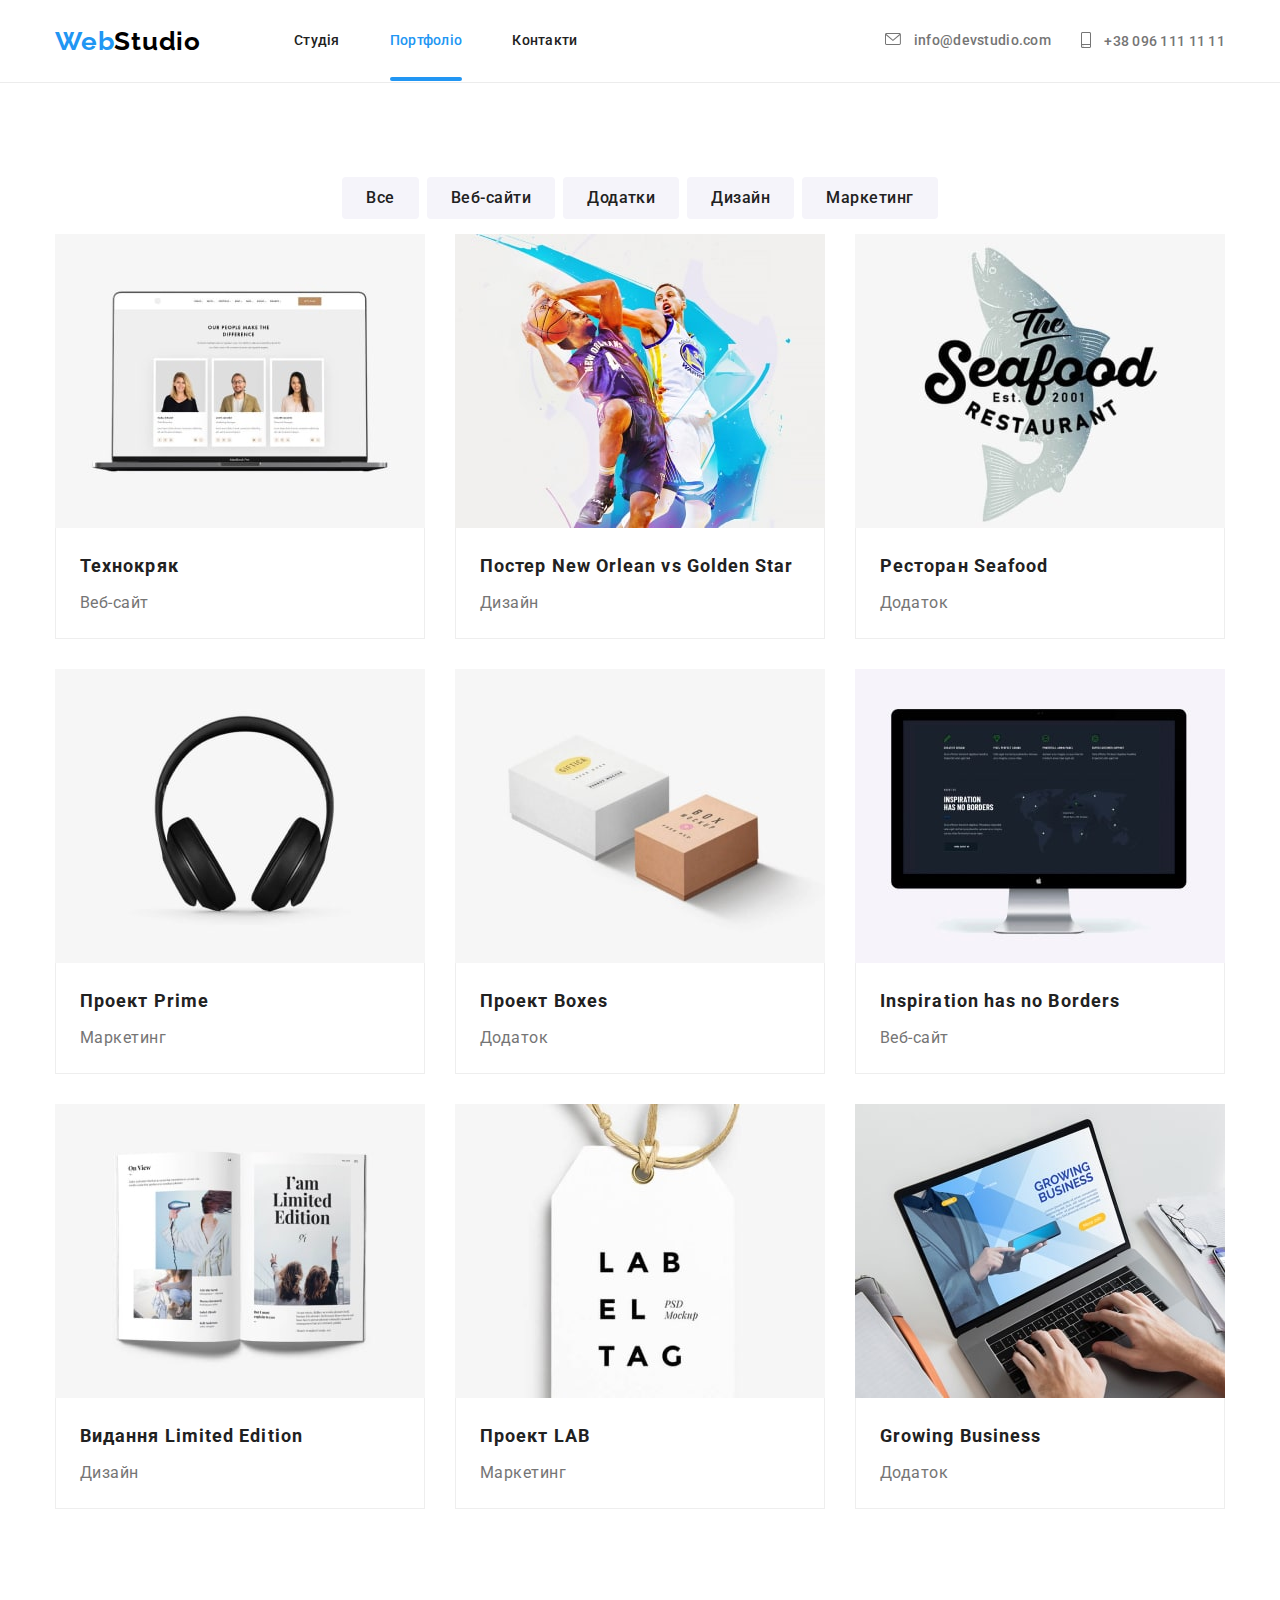
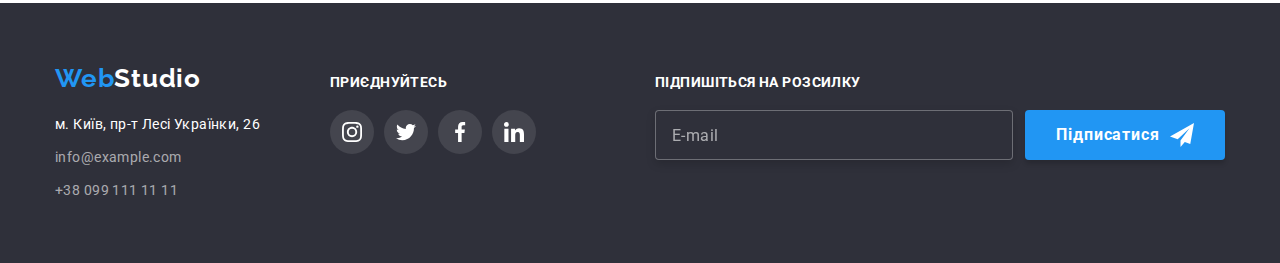
==== commit 5567f320: "menu mobile portfolio" ====
--- a/portfolio.html
+++ b/portfolio.html
@@ -58,6 +58,44 @@
 						>
 					</li>
 				</ul>
+				<button class="menu-open" type="button"></button>
+			</div>
+			<div class="mob-menu is-hidden">
+				<div class="container">
+					<button class="menu-close" type="button"></button>
+					<div class="mob-menu-top">
+						<nav class="mob-menu-nav">
+							<ul class="mob-menu-nav__list">
+								<li class="mob-menu-nav__item">
+									<a href="./index.html" class="mob-menu-nav__link">Студія</a>
+								</li>
+								<li class="mob-menu-nav__item">
+									<a href="./portfolio.html" class="mob-menu-nav__link active">Портфоліо</a>
+								</li>
+								<li class="mob-menu-nav__item">
+									<a href="" class="mob-menu-nav__link">Контакти</a>
+								</li>
+							</ul>
+						</nav>
+					</div>
+					<div class="mob-menu-button">
+						<ul class="mob-menu-cont">
+							<li class="mob-menu-cont__item">
+								<a href="tel:+380961111111" class="mob-menu-cont__tel"> +38 096 111 11 11</a>
+							</li>
+							<li class="mob-menu-cont__item">
+								<a href="mailto:info@devstudio.com" class="mob-menu-cont__mail"> info@devstudio.com </a>
+							</li>
+						</ul>
+
+						<ul class="mob-menu-soc">
+							<li class="mob-menu-soc__item"><a href="" class="mob-menu-soc__link">Instagram</a></li>
+							<li class="mob-menu-soc__item"><a href="" class="mob-menu-soc__link">Twitter</a></li>
+							<li class="mob-menu-soc__item"><a href="" class="mob-menu-soc__link">Facebook</a></li>
+							<li class="mob-menu-soc__item"><a href="" class="mob-menu-soc__link">LinkedIn</a></li>
+						</ul>
+					</div>
+				</div>
 			</div>
 		</header>
 
@@ -76,7 +114,18 @@
 						<li class="images__item">
 							<a href="./portfolio.html" class="images__link">
 								<div class="images__top-wrap">
-									<img src="./images/port1.jpg" alt="" width="370" height="294" />
+									<picture>
+										<source srcset="./images/port1.jpg 1x, ./images/port1-2x-min.jpg 2x" media="(min-width: 1200px)" />
+										<source
+											srcset="./images/port1tab-min.jpg 1x, ./images/port1tab2x-min.jpg 2x"
+											media="(min-width: 768px)"
+										/>
+										<source
+											srcset="./images/port1mob-min.jpg 1x, ./images/port1mob2x-min.jpg 2x"
+											media="(max-width: 767px)"
+										/>
+										<img src="./images/port1mob-min.jpg" alt="" width="450" height="294" />
+									</picture>
 									<p class="images__top-text"
 										>Ресурс пропонує комплексні пропозиції з різним рівнем функціоналу та сервісів. Все це дозволить
 										відвідувачу отримати вичерпні відомості про компанію чи приватну особу.</p
@@ -91,7 +140,18 @@
 						<li class="images__item">
 							<a href="./portfolio.html" class="images__link">
 								<div class="images__top-wrap">
-									<img src="./images/port2.jpg" alt="" width="370" height="294" />
+									<picture>
+										<source srcset="./images/port2.jpg 1x, ./images/port2-2x-min.jpg 2x" media="(min-width: 1200px)" />
+										<source
+											srcset="./images/port2tab-min.jpg 1x, ./images/port2tab2x-min.jpg 2x"
+											media="(min-width: 768px)"
+										/>
+										<source
+											srcset="./images/port2mob-min.jpg 1x, ./images/port2mob2x-min.jpg 2x"
+											media="(max-width: 767px)"
+										/>
+										<img src="./images/port2mob-min.jpg" alt="" width="450" height="294" />
+									</picture>
 									<p class="images__top-text"
 										>Ресурс пропонує комплексні пропозиції з різним рівнем функціоналу та сервісів. Все це дозволить
 										відвідувачу отримати вичерпні відомості про компанію чи приватну особу.</p
@@ -106,7 +166,18 @@
 						<li class="images__item">
 							<a href="./portfolio.html" class="images__link">
 								<div class="images__top-wrap">
-									<img src="./images/port3.jpg" alt="" width="370" height="294" />
+									<picture>
+										<source srcset="./images/port3.jpg 1x, ./images/port3-2x-min.jpg 2x" media="(min-width: 1200px)" />
+										<source
+											srcset="./images/port3tab-min.jpg 1x, ./images/port3tab2x-min.jpg 2x"
+											media="(min-width: 768px)"
+										/>
+										<source
+											srcset="./images/port3mob-min.jpg 1x, ./images/port3mob2x-min.jpg 2x"
+											media="(max-width: 767px)"
+										/>
+										<img src="./images/port3mob-min.jpg" alt="" width="450" height="294" />
+									</picture>
 									<p class="images__top-text"
 										>Ресурс пропонує комплексні пропозиції з різним рівнем функціоналу та сервісів. Все це дозволить
 										відвідувачу отримати вичерпні відомості про компанію чи приватну особу.</p
@@ -121,7 +192,18 @@
 						<li class="images__item">
 							<a href="./portfolio.html" class="images__link">
 								<div class="images__top-wrap">
-									<img src="./images/port4.jpg" alt="" width="370" height="294" />
+									<picture>
+										<source srcset="./images/port4.jpg 1x, ./images/port4-2x-min.jpg 2x" media="(min-width: 1200px)" />
+										<source
+											srcset="./images/port4tab-min.jpg 1x, ./images/port4tab2x-min.jpg 2x"
+											media="(min-width: 768px)"
+										/>
+										<source
+											srcset="./images/port4mob-min.jpg 1x, ./images/port4mob2x-min.jpg 2x"
+											media="(max-width: 767px)"
+										/>
+										<img src="./images/port4mob-min.jpg" alt="" width="450" height="294" />
+									</picture>
 									<p class="images__top-text"
 										>Ресурс пропонує комплексні пропозиції з різним рівнем функціоналу та сервісів. Все це дозволить
 										відвідувачу отримати вичерпні відомості про компанію чи приватну особу.</p
@@ -136,7 +218,18 @@
 						<li class="images__item">
 							<a href="./portfolio.html" class="images__link">
 								<div class="images__top-wrap">
-									<img src="./images/port5.jpg" alt="" width="370" height="294" />
+									<picture>
+										<source srcset="./images/port5.jpg 1x, ./images/port5-2x-min.jpg 2x" media="(min-width: 1200px)" />
+										<source
+											srcset="./images/port5tab-min.jpg 1x, ./images/port5tab2x-min.jpg 2x"
+											media="(min-width: 768px)"
+										/>
+										<source
+											srcset="./images/port5mob-min.jpg 1x, ./images/port5mob2x-min.jpg 2x"
+											media="(max-width: 767px)"
+										/>
+										<img src="./images/port5mob-min.jpg" alt="" width="450" height="294" />
+									</picture>
 									<p class="images__top-text"
 										>Ресурс пропонує комплексні пропозиції з різним рівнем функціоналу та сервісів. Все це дозволить
 										відвідувачу отримати вичерпні відомості про компанію чи приватну особу.</p
@@ -151,7 +244,18 @@
 						<li class="images__item">
 							<a href="./portfolio.html" class="images__link">
 								<div class="images__top-wrap">
-									<img src="./images/port6.jpg" alt="" width="370" height="294" />
+									<picture>
+										<source srcset="./images/port6.jpg 1x, ./images/port6-2x-min.jpg 2x" media="(min-width: 1200px)" />
+										<source
+											srcset="./images/port6tab-min.jpg 1x, ./images/port6tab2x-min.jpg 2x"
+											media="(min-width: 768px)"
+										/>
+										<source
+											srcset="./images/port6mob-min.jpg 1x, ./images/port6mob2x-min.jpg 2x"
+											media="(max-width: 767px)"
+										/>
+										<img src="./images/port6mob-min.jpg" alt="" width="450" height="294" />
+									</picture>
 									<p class="images__top-text"
 										>Ресурс пропонує комплексні пропозиції з різним рівнем функціоналу та сервісів. Все це дозволить
 										відвідувачу отримати вичерпні відомості про компанію чи приватну особу.</p
@@ -166,7 +270,18 @@
 						<li class="images__item">
 							<a href="./portfolio.html" class="images__link">
 								<div class="images__top-wrap">
-									<img src="./images/port7.jpg" alt="" width="370" height="294" />
+									<picture>
+										<source srcset="./images/port7.jpg 1x, ./images/port7-2x-min.jpg 2x" media="(min-width: 1200px)" />
+										<source
+											srcset="./images/port7tab-min.jpg 1x, ./images/port7tab2x-min.jpg 2x"
+											media="(min-width: 768px)"
+										/>
+										<source
+											srcset="./images/port7mob-min.jpg 1x, ./images/port7mob2x-min.jpg 2x"
+											media="(max-width: 767px)"
+										/>
+										<img src="./images/port7mob-min.jpg" alt="" width="450" height="294" />
+									</picture>
 									<p class="images__top-text"
 										>Ресурс пропонує комплексні пропозиції з різним рівнем функціоналу та сервісів. Все це дозволить
 										відвідувачу отримати вичерпні відомості про компанію чи приватну особу.</p
@@ -181,7 +296,18 @@
 						<li class="images__item">
 							<a href="./portfolio.html" class="images__link">
 								<div class="images__top-wrap">
-									<img src="./images/port8.jpg" alt="" width="370" height="294" />
+									<picture>
+										<source srcset="./images/port8.jpg 1x, ./images/port8-2x-min.jpg 2x" media="(min-width: 1200px)" />
+										<source
+											srcset="./images/port8tab-min.jpg 1x, ./images/port8tab2x-min.jpg 2x"
+											media="(min-width: 768px)"
+										/>
+										<source
+											srcset="./images/port8mob-min.jpg 1x, ./images/port8mob2x-min.jpg 2x"
+											media="(max-width: 767px)"
+										/>
+										<img src="./images/port8mob-min.jpg" alt="" width="450" height="294" />
+									</picture>
 									<p class="images__top-text"
 										>Ресурс пропонує комплексні пропозиції з різним рівнем функціоналу та сервісів. Все це дозволить
 										відвідувачу отримати вичерпні відомості про компанію чи приватну особу.</p
@@ -196,7 +322,18 @@
 						<li class="images__item">
 							<a href="./portfolio.html" class="images__link">
 								<div class="images__top-wrap">
-									<img src="./images/port9.jpg" alt="" width="370" height="294" />
+									<picture>
+										<source srcset="./images/port9.jpg 1x, ./images/port9-2x-min.jpg 2x" media="(min-width: 1200px)" />
+										<source
+											srcset="./images/port9tab-min.jpg 1x, ./images/port9tab2x-min.jpg 2x"
+											media="(min-width: 768px)"
+										/>
+										<source
+											srcset="./images/port9mob-min.jpg 1x, ./images/port9mob2x-min.jpg 2x"
+											media="(max-width: 767px)"
+										/>
+										<img src="./images/port9mob-min.jpg" alt="" width="450" height="294" />
+									</picture>
 									<p class="images__top-text"
 										>Ресурс пропонує комплексні пропозиції з різним рівнем функціоналу та сервісів. Все це дозволить
 										відвідувачу отримати вичерпні відомості про компанію чи приватну особу.</p
@@ -278,5 +415,6 @@
 				</div>
 			</div>
 		</footer>
+		<script src="./js/menu.js"></script>
 	</body>
 </html>
--- a/css/main.min.css
+++ b/css/main.min.css
@@ -1 +1 @@
-:root{--primary-text-color: #757575;--title-text-color: #212121;--accent-color: #2196f3;--primary-white-color: #ffffff;--logo-black-color: #000000;--second-btn-color: #188ce8;--first-bgcolor: #ffffff;--second-bgcolor: #2f303a;--fourth-bgcolor: #f5f4fa;--footer-mail-tel-color: rgba(255, 255, 255, 0.6);--transition-function: 250ms cubic-bezier(0.4, 0, 0.2, 1)}body{font-family:"Roboto",sans-serif;font-style:normal;color:var(--primary-text-color)}h2,h3{color:var(--title-text-color)}h1,h2,h3,p{margin:0}ul{list-style:none;margin:0;padding-left:0}a{text-decoration:none}img{display:block;max-width:100%;height:auto;width:100%}.container{width:100%;max-width:1200px;padding-left:15px;padding-right:15px;margin:0 auto}@media screen and (min-width: 480px){.container{max-width:480px}}@media screen and (min-width: 768px){.container{max-width:768px}}@media screen and (min-width: 1200px){.container{max-width:1200px}}.visually-hidden{position:absolute;white-space:nowrap;width:1px;height:1px;overflow:hidden;border:0;padding:0;clip:rect(0 0 0 0);clip-path:inset(50%);margin:-1px}.logo{font-family:"Raleway";font-weight:700;font-size:24px;line-height:1.16;letter-spacing:.03em}@media screen and (min-width: 1200px){.logo{font-size:26px;line-height:1.19}}.logo__prefix{color:var(--accent-color)}.logo__suffix-header{color:var(--logo-black-color)}.logo__suffix-footer{color:var(--primary-white-color)}.header{background-color:var(--first-bgcolor);border-bottom:1px solid #ececec}.header>.container{display:flex;align-items:center}.navigation{display:flex;align-items:center}.navigation__list{display:none}@media screen and (min-width: 480px)and (min-width: 768px){.navigation__list{display:flex;margin-left:87px}}@media screen and (min-width: 1200px){.navigation__list{display:flex;margin-left:93px}}.navigation__link{font-weight:500;font-size:14px;line-height:1.14;letter-spacing:.02em;color:var(--title-text-color);display:inline-block;padding-top:32px;padding-bottom:32px;transition:color var(--transition-function)}.navigation__link .active{color:var(--accent-color)}.navigation__link:hover,.navigation__link:focus{color:var(--accent-color)}.navigation__item:not(:last-child){margin-right:50px}.navigation .active{position:relative}.navigation .active::after{position:absolute;left:0;bottom:0;content:"";width:100%;height:4px;border-radius:2px;background-color:var(--accent-color)}.header__list-contacts{display:none}@media screen and (min-width: 480px)and (min-width: 768px){.header__list-contacts{display:flex;flex-wrap:wrap;gap:10px;margin-left:74px}}@media screen and (min-width: 1200px){.header__list-contacts{margin-left:auto;gap:30px;align-items:center}}.contacts__mail,.contacts__tel{font-family:"Roboto";font-style:normal;font-weight:500;font-size:12px;line-height:1.16;letter-spacing:.02em;color:var(--primary-text-color);display:inline-block;transition:color var(--transition-function)}@media screen and (min-width: 1200px){.contacts__mail,.contacts__tel{font-size:14px;line-height:1.14}}@media screen and (min-width: 1200px){.contacts__mail,.contacts__tel{padding-top:32px;padding-bottom:32px}}.contacts__mail:hover,.contacts__mail:focus,.contacts__tel:hover,.contacts__tel:focus{color:var(--accent-color)}.contacts__icon{margin-right:10px;fill:currentColor}.icon-tel{vertical-align:-2px}.footer{background-color:var(--second-bgcolor);padding-top:60px;padding-bottom:60px}@media screen and (max-width: 480px),(min-width: 480px),(min-width: 768px){.footer__info{text-align:center}}@media screen and (min-width: 1200px){.footer__info{display:flex;align-items:baseline;text-align:inherit}}@media screen and (min-width: 768px){.footer__info .tablet{display:flex;align-items:baseline;justify-content:space-around}}.footer__info .address{font-style:normal;margin-top:20px;margin-bottom:20px}@media screen and (min-width: 1200px){.footer__info .address{margin-bottom:0}}.footer__info .address__item:not(:last-child){margin-bottom:8px}@media screen and (min-width: 1200px){.footer__info .address__item:not(:last-child){margin-bottom:9px}}.footer__info .address__text{font-size:14px;line-height:1.71;letter-spacing:.03em;color:var(--primary-white-color)}.footer__info .address__mail,.footer__info .address__tel{font-size:14px;line-height:1.71;letter-spacing:.03em;color:var(--footer-mail-tel-color)}.footer__info .address__mail:hover,.footer__info .address__mail:focus,.footer__info .address__tel:hover,.footer__info .address__tel:focus{color:var(--accent-color)}.footer__info .footer-social{margin-bottom:20px}@media screen and (min-width: 1200px){.footer__info .footer-social{margin-bottom:0}}@media screen and (min-width: 1200px){.footer__info .footer-social{margin-left:70px}}.footer__info .social__text{font-weight:700;font-size:14px;line-height:1.14;letter-spacing:.03em;text-transform:uppercase;color:#fff;margin-bottom:20px}@media screen and (min-width: 1200px){.footer__info .social__text{display:flex}}.footer .social__list{display:flex;gap:10px;justify-content:center}.footer .social__link{width:44px;height:44px;border-radius:50%;background-color:#44454e;display:flex;align-items:center;justify-content:center;fill:#fff;transition:background-color var(--transition-function)}.footer .social__link:hover,.footer .social__link:focus{background-color:var(--accent-color)}.footer .footer-mailing{margin-left:auto}.footer .mailing__text{font-weight:700;font-size:14px;line-height:1.14;letter-spacing:.03em;text-transform:uppercase;color:#fff;margin-bottom:20px}@media screen and (min-width: 1200px){.footer .mailing__text{display:flex}}@media screen and (max-width: 480px),(min-width: 480px){.footer .mailing__form{display:flex;flex-wrap:wrap;justify-content:center}}@media screen and (min-width: 768px){.footer .mailing__form{flex-direction:column;align-items:center}}@media screen and (min-width: 1200px){.footer .mailing__form{flex-direction:row;gap:12px}}.footer .mailing__input{margin-bottom:20px;width:100%;height:50px;border:1px solid rgba(255,255,255,.3);filter:drop-shadow(0px 4px 4px rgba(0, 0, 0, 0.15));border-radius:4px;background:var(--second-bgcolor);padding-left:16px;color:var(--primary-white-color)}@media screen and (min-width: 1200px){.footer .mailing__input{margin-bottom:0}}@media screen and (min-width: 480px){.footer .mailing__input{width:450px}}@media screen and (min-width: 1200px){.footer .mailing__input{width:358px}}.footer .mailing__input::placeholder{font-size:16px;line-height:1.25;display:flex;align-items:center;letter-spacing:.03em;color:rgba(255,255,255,.6)}.footer .mailing__btn{width:200px;height:50px;font-family:"Roboto";font-weight:700;font-size:16px;line-height:1.88;display:flex;align-items:center;justify-content:center;text-align:center;letter-spacing:.06em;gap:10px;color:var(--primary-white-color);background:#2196f3;box-shadow:0px 4px 4px rgba(0,0,0,.15);border-radius:4px;cursor:pointer;border:none}@media screen and (min-width: 1200px){.footer .mailing__btn-icon{display:flex;align-items:center;justify-content:center}}.hero{background-color:var(--second-bgcolor);text-align:center;padding-top:200px;padding-bottom:200px;max-width:1600px;margin:0 auto;background-image:linear-gradient(rgba(47, 48, 58, 0.4), rgba(47, 48, 58, 0.4)),url(../images/herofon.jpg);background-repeat:no-repeat;background-position:center;background-size:cover}.hero__title{font-weight:900;font-size:44px;line-height:1.36;letter-spacing:.06em;text-transform:uppercase;color:var(--primary-white-color);max-width:696px;margin-bottom:30px;margin-left:auto;margin-right:auto}.hero__btn{background:var(--accent-color);font-family:inherit;font-weight:700;font-size:16px;line-height:1.88;letter-spacing:.06em;color:var(--primary-white-color);box-shadow:0px 4px 4px rgba(0,0,0,.15);border-radius:4px;border:none;cursor:pointer;display:block;margin:0 auto;min-width:200px;height:50px;transition:background var(--transition-function)}.hero__btn:hover,.hero__btn:focus{background:var(--second-btn-color)}.section{padding-top:60px;padding-bottom:60px}@media screen and (min-width: 1200px){.section{padding-top:94px;padding-bottom:94px}}.features{background-color:var(--first-bgcolor)}.features__list{display:flex;flex-wrap:wrap;gap:30px}.features__item{font-size:14px;line-height:1.71;letter-spacing:.03em;width:100%;margin:0 auto}@media screen and (min-width: 768px){.features__item{width:calc((100% - 30px)/2)}}@media screen and (min-width: 1200px){.features__item{width:calc((100% - 90px)/4)}}.features__icon{width:100%;height:120px;background-color:var(--fourth-bgcolor);margin-bottom:30px;display:flex;align-items:center;justify-content:center;border-radius:4px}.features__title{font-weight:700;font-size:14px;line-height:1.14;letter-spacing:.03em;text-transform:uppercase;margin-bottom:10px;text-align:center}@media screen and (min-width: 768px){.features__title{text-align:left}}.about{background-color:var(--first-bgcolor);padding-top:0}@media screen and (max-width: 1199.98px){.about{display:none}}.about__title{font-weight:700;font-size:36px;line-height:1.17;text-align:center;letter-spacing:.03em;margin-bottom:50px}.about__list{display:flex;gap:30px}.about__item{position:relative}.about__top-text{font-weight:700;font-size:14px;line-height:1.14;text-align:center;letter-spacing:.03em;text-transform:uppercase;color:var(--primary-white-color);background-color:rgba(47,48,58,.8);position:absolute;bottom:0;left:0;width:100%;min-height:70px;display:flex;align-items:center;justify-content:center}.team{background-color:var(--fourth-bgcolor)}.team__main-title{font-weight:700;font-size:36px;line-height:1.17;text-align:center;letter-spacing:.03em;margin-bottom:50px}.team__list{display:flex;flex-wrap:wrap;gap:30px}.team__item{background-color:var(--primary-white-color);width:calc((100% - 90px)/4);box-shadow:0px 1px 3px rgba(0,0,0,.12),0px 1px 1px rgba(0,0,0,.14),0px 2px 1px rgba(0,0,0,.2);border-radius:0px 0px 4px 4px;width:100%}@media screen and (min-width: 768px){.team__item{width:calc((100% - 30px)/2)}}@media screen and (min-width: 1200px){.team__item{width:calc((100% - 90px)/4)}}.team__title{font-weight:500;font-size:16px;line-height:1.19;text-align:center;letter-spacing:.03em;margin-top:30px;margin-bottom:10px}.team__info{font-size:16px;line-height:1.19;text-align:center;letter-spacing:.03em}.team__list-icon{display:flex;justify-content:center;gap:10px;margin:16px 32px 30px 32px}.social-icon__link{width:44px;height:44px;border-radius:50%;display:flex;align-items:center;justify-content:center;fill:#afb1b8;transition:fill var(--transition-function),background-color var(--transition-function)}.social-icon__link:hover,.social-icon__link:focus{fill:var(--primary-white-color);background-color:var(--accent-color)}.clients{background-color:var(--first-bgcolor)}.clients__title{font-weight:700;font-size:36px;line-height:1.17;text-align:center;letter-spacing:.03em;margin-bottom:50px}.clients__list{display:flex;flex-wrap:wrap;justify-content:center;gap:30px}.clients__item{width:100%}@media screen and (min-width: 480px){.clients__item{width:calc((100% - 30px)/2)}}@media screen and (min-width: 768px){.clients__item{width:calc((100% - 60px)/3)}}@media screen and (min-width: 1200px){.clients__item{width:calc((100% - 150px)/6)}}.clients__link{width:100%;height:92px;display:flex;align-items:center;justify-content:center;border:1px solid #afb1b8;border-radius:4px;fill:#afb1b8;transition:fill var(--transition-function)}.clients__link:hover,.clients__link:focus{fill:var(--accent-color);border:1px solid var(--accent-color)}.backdrop{position:fixed;top:0;width:100%;height:100%;background-color:rgba(0,0,0,.2);transition:opacity var(--transition-function),visibility var(--transition-function)}.modal{width:528px;min-height:581px;background-color:var(--first-bgcolor);box-shadow:0px 1px 3px rgba(0,0,0,.12),0px 1px 1px rgba(0,0,0,.14),0px 2px 1px rgba(0,0,0,.2);border-radius:4px;position:absolute;top:50%;left:50%;transform:translate(-50%, -50%) scale(1);transition:transform var(--transition-function);padding:40px}.backdrop.is-hidden .modal{transform:translate(-50%, -50%) scale(0)}.modal__btn{position:absolute;top:8px;right:8px;width:30px;height:30px;background-color:var(--first-bgcolor);border:1px solid rgba(0,0,0,.1);border-radius:50%;background-image:url(../images/close-black.svg);background-repeat:no-repeat;background-position:center;cursor:pointer;transition:background-image var(--transition-function)}.modal__btn:hover,.modal__btn:focus{background-image:url(../images/close-blue.svg)}.is-hidden{opacity:0;visibility:hidden;pointer-events:none}.modal__title{font-weight:700;font-size:20px;line-height:1.15;text-align:center;letter-spacing:.03em;color:var(--title-text-color);margin-bottom:12px}.modal__field{margin-bottom:10px}.modal__form{font-size:12px;line-height:1.16;letter-spacing:.01em;color:var(--primary-text-color);display:block;margin-bottom:4px}.modal__input-wrap{position:relative}.modal__input{width:100%;height:40px;border:1px solid rgba(33,33,33,.2);border-radius:4px;padding-left:40px;outline:rgba(0,0,0,0);cursor:pointer;transition:border var(--transition-function)}.modal__input:hover,.modal__input:focus{border:1px solid var(--accent-color)}.modal__input-icon{position:absolute;left:12px;top:50%;transform:translateY(-50%);transition:fill var(--transition-function)}.modal__input:focus+.modal__input-icon{fill:var(--accent-color)}.modal__field-text{margin-bottom:20px}.modal__user-text{width:448px;height:120px;border:1px solid rgba(33,33,33,.2);border-radius:4px;resize:none;padding:12px 16px;outline:rgba(0,0,0,0);cursor:pointer;transition:border var(--transition-function)}.modal__user-text::placeholder{font-size:12px;line-height:1.16;letter-spacing:.01em;color:rgba(117,117,117,.5)}.modal__user-text:hover,.modal__user-text:focus{border:1px solid var(--accent-color)}.modal__checkbox{display:flex;justify-content:center}.modal__form-check{font-size:14px;line-height:1.71;letter-spacing:.03em;color:var(--primary-text-color);display:flex;align-items:center}.modal__check{width:16px;height:15px;border:2px solid var(--title-text-color);border-radius:2px;margin-right:7px;display:flex;align-items:center;justify-content:center}.modal__check-icon{fill:rgba(0,0,0,0)}.modal__user-check:checked+.modal__form-check .modal__check-icon{fill:var(--primary-white-color)}.modal__user-check:checked+.modal__form-check span{border:none;background-color:var(--accent-color);transition:border-color var(--transition-function)}.modal__user-check:hover+.modal__form-check span,.modal__user-check:focus+.modal__form-check span{border-color:var(--accent-color)}.modal__check-link{font-size:14px;line-height:1.71;letter-spacing:.03em;text-decoration-line:underline;color:var(--accent-color)}.submit__btn{font-family:"Roboto";font-style:normal;font-weight:700;font-size:16px;line-height:1.88;display:flex;align-items:center;text-align:center;letter-spacing:.06em;color:var(--primary-white-color);width:200px;height:50px;background-color:var(--accent-color);box-shadow:0px 4px 4px rgba(0,0,0,.15);border-radius:4px;border:none;cursor:pointer;display:block;margin:0 auto;margin-top:30px;transition:background var(--transition-function)}.submit__btn:hover,.submit__btn:focus{background:var(--second-btn-color)}.portfolio{background-color:var(--first-bgcolor)}@media screen and (min-width: 480px){.portfolio__list-btn{margin-bottom:40px}}@media screen and (min-width: 768px){.portfolio__list-btn{margin-bottom:30px}}@media screen and (min-width: 1200px){.portfolio__list-btn{margin-bottom:50px}}.buttons{display:flex;flex-wrap:wrap;justify-content:flex-start;gap:8px}@media screen and (min-width: 768px){.buttons{justify-content:center}}.buttons__portfolio{background:var(--fourth-bgcolor);font-family:"Roboto";font-style:inherit;font-weight:500;font-size:16px;line-height:1.62;text-align:center;letter-spacing:.03em;color:var(--title-text-color);cursor:pointer;border-radius:4px;padding:6px 22px;border-color:rgba(0,0,0,0);transition:color var(--transition-function),background-color var(--transition-function),box-shadow var(--transition-function)}.buttons__portfolio:hover,.buttons__portfolio:focus{color:var(--primary-white-color);background-color:var(--accent-color);box-shadow:0px 3px 1px rgba(0,0,0,.1),0px 1px 2px rgba(0,0,0,.08),0px 2px 2px rgba(0,0,0,.12)}.images{display:flex;flex-wrap:wrap;gap:30px}.images__item{background-color:var(--primary-white-color);width:calc((100% - 60px)/3);text-align:left;width:100%}@media screen and (min-width: 768px){.images__item{width:calc((100% - 30px)/2)}}@media screen and (min-width: 1200px){.images__item{width:calc((100% - 60px)/3)}}.images__link{display:block;transition:box-shadow var(--transition-function)}.images__link:hover,.images__link:focus{box-shadow:0px 1px 1px rgba(0,0,0,.12),0px 4px 4px rgba(0,0,0,.06),1px 4px 6px rgba(0,0,0,.16)}.images__top-wrap{position:relative;overflow:hidden}.images__top-text{font-size:18px;line-height:1.5;letter-spacing:.03em;position:absolute;top:0;left:0;right:0;height:100%;color:var(--primary-white-color);background-color:rgba(33,150,243,.9);padding:63px 24px;transform:translateY(100%);transition:transform var(--transition-function);overflow:auto}.images__link:hover .images__top-text{transform:translateY(0%)}.images__title-info{padding:20px 24px;border:1px solid #eee;border-top:0}.images__title{font-weight:700;font-size:18px;line-height:2;letter-spacing:.06em;margin-bottom:4px}.images__info{font-size:16px;line-height:1.87;letter-spacing:.03em;color:var(--primary-text-color)}/*# sourceMappingURL=main.min.css.map */+:root{--primary-text-color: #757575;--title-text-color: #212121;--accent-color: #2196f3;--primary-white-color: #ffffff;--logo-black-color: #000000;--second-btn-color: #188ce8;--first-bgcolor: #ffffff;--second-bgcolor: #2f303a;--fourth-bgcolor: #f5f4fa;--footer-mail-tel-color: rgba(255, 255, 255, 0.6);--transition-function: 250ms cubic-bezier(0.4, 0, 0.2, 1)}body{font-family:"Roboto",sans-serif;font-style:normal;color:var(--primary-text-color)}h2,h3{color:var(--title-text-color)}h1,h2,h3,p{margin:0}ul{list-style:none;margin:0;padding-left:0}a{text-decoration:none}img{display:block;max-width:100%;height:auto}.no-scroll{overflow:hidden}.container{width:100%;max-width:1200px;padding-left:15px;padding-right:15px;margin:0 auto}@media screen and (min-width: 480px){.container{max-width:480px}}@media screen and (min-width: 768px){.container{max-width:768px}}@media screen and (min-width: 1200px){.container{max-width:1200px}}.visually-hidden{position:absolute;white-space:nowrap;width:1px;height:1px;overflow:hidden;border:0;padding:0;clip:rect(0 0 0 0);clip-path:inset(50%);margin:-1px}.logo{font-family:"Raleway";font-weight:700;font-size:24px;line-height:1.16;letter-spacing:.03em}@media screen and (min-width: 1200px){.logo{font-size:26px;line-height:1.19}}.logo__prefix{color:var(--accent-color)}.logo__suffix-header{color:var(--logo-black-color)}.logo__suffix-footer{color:var(--primary-white-color)}.header{background-color:var(--first-bgcolor);border-bottom:1px solid #ececec}.header>.container{display:flex;align-items:center}.navigation{display:flex;align-items:center}.navigation__list{display:none}@media screen and (min-width: 480px)and (min-width: 768px){.navigation__list{display:flex;margin-left:87px}}@media screen and (min-width: 1200px){.navigation__list{display:flex;margin-left:93px}}.navigation__link{font-weight:500;font-size:14px;line-height:1.14;letter-spacing:.02em;color:var(--title-text-color);display:inline-block;padding-top:32px;padding-bottom:32px;transition:color var(--transition-function)}.navigation__link.active{color:var(--accent-color);position:relative}.navigation__link.active::after{position:absolute;left:0;bottom:0;content:"";width:100%;height:4px;border-radius:2px;background-color:var(--accent-color)}.navigation__link.active:hover,.navigation__link.active:focus{color:var(--accent-color)}.navigation__item:not(:last-child){margin-right:50px}.header__list-contacts{display:none}@media screen and (min-width: 480px)and (min-width: 768px){.header__list-contacts{display:flex;flex-wrap:wrap;gap:10px;margin-left:74px}}@media screen and (min-width: 1200px){.header__list-contacts{margin-left:auto;gap:30px;align-items:center}}.contacts__mail,.contacts__tel{font-family:"Roboto";font-style:normal;font-weight:500;font-size:12px;line-height:1.16;letter-spacing:.02em;color:var(--primary-text-color);display:inline-block;transition:color var(--transition-function)}@media screen and (min-width: 1200px){.contacts__mail,.contacts__tel{font-size:14px;line-height:1.14}}@media screen and (min-width: 1200px){.contacts__mail,.contacts__tel{padding-top:32px;padding-bottom:32px}}.contacts__mail:hover,.contacts__mail:focus,.contacts__tel:hover,.contacts__tel:focus{color:var(--accent-color)}.contacts__icon{margin-right:10px;fill:currentColor}.icon-tel{vertical-align:-2px}.menu-open{width:40px;height:40px;background-color:var(--first-bgcolor);border:none;background-image:url(../images/menu_mob.svg);background-repeat:no-repeat;background-position:center;margin-left:auto;margin-top:22px;margin-bottom:22px}@media screen and (min-width: 768px){.menu-open{display:none}}.mob-menu{position:fixed;width:100vw;height:100vh;top:0;z-index:2;background-color:var(--first-bgcolor);padding-top:10px;padding-bottom:48px;padding-left:40px}@media screen and (min-width: 768px){.mob-menu{display:none}}.mob-menu .menu-close{width:40px;height:40px;background-color:var(--first-bgcolor);border:none;background-image:url(../images/close_mob.svg);background-repeat:no-repeat;background-position:center;display:block;margin-left:auto;margin-top:10px;cursor:pointer;transition:background-image var(--transition-function)}.mob-menu .menu-close:hover,.mob-menu .menu-close:focus{background-image:url(../images/close_mob-blue.svg)}.mob-menu-nav__link{font-weight:500;font-size:40px;line-height:47px;letter-spacing:1.18;color:var(--title-text-color)}.mob-menu-nav__link.active{color:var(--accent-color);position:relative}.mob-menu-nav__link.active:hover,.mob-menu-nav__link.active:focus{color:var(--accent-color)}.mob-menu-nav__item:not(:last-child){margin-bottom:32px}.mob-menu-cont__tel{font-weight:500;font-size:34px;line-height:1.18;letter-spacing:.02em;color:var(--accent-color);display:inline-block;margin-top:302px;margin-bottom:32px}@media screen and (max-width: 480px){.mob-menu-cont__tel{font-size:28px}}.mob-menu-cont__mail{font-weight:500;font-size:24px;line-height:28px;letter-spacing:.02em;color:var(--primary-text-color);display:inline-block;margin-bottom:64px}.mob-menu-soc{gap:10px}@media screen and (max-width: 480px){.mob-menu-soc{display:flex;flex-wrap:wrap}}@media screen and (max-width: 768px){.mob-menu-soc{display:flex}}.mob-menu-soc__item:not(:last-child){border-right:1px solid rgba(33,33,33,.2)}.mob-menu-soc__link{font-weight:500;font-size:18px;line-height:1.22;letter-spacing:.02em;color:var(--accent-color);padding-right:10px}.footer{background-color:var(--second-bgcolor);padding-top:60px;padding-bottom:60px}@media screen and (max-width: 480px),(min-width: 480px),(min-width: 768px){.footer__info{text-align:center}}@media screen and (min-width: 1200px){.footer__info{display:flex;align-items:baseline;text-align:inherit}}@media screen and (min-width: 768px){.footer__info .tablet{display:flex;align-items:baseline;justify-content:space-around}}.footer__info .address{font-style:normal;margin-top:20px;margin-bottom:20px}@media screen and (min-width: 1200px){.footer__info .address{margin-bottom:0}}.footer__info .address__item:not(:last-child){margin-bottom:8px}@media screen and (min-width: 1200px){.footer__info .address__item:not(:last-child){margin-bottom:9px}}.footer__info .address__text{font-size:14px;line-height:1.71;letter-spacing:.03em;color:var(--primary-white-color)}.footer__info .address__mail,.footer__info .address__tel{font-size:14px;line-height:1.71;letter-spacing:.03em;color:var(--footer-mail-tel-color)}.footer__info .address__mail:hover,.footer__info .address__mail:focus,.footer__info .address__tel:hover,.footer__info .address__tel:focus{color:var(--accent-color)}.footer__info .footer-social{margin-bottom:20px}@media screen and (min-width: 1200px){.footer__info .footer-social{margin-bottom:0}}@media screen and (min-width: 1200px){.footer__info .footer-social{margin-left:70px}}.footer__info .social__text{font-weight:700;font-size:14px;line-height:1.14;letter-spacing:.03em;text-transform:uppercase;color:#fff;margin-bottom:20px}@media screen and (min-width: 1200px){.footer__info .social__text{display:flex}}.footer .social__list{display:flex;gap:10px;justify-content:center}.footer .social__link{width:44px;height:44px;border-radius:50%;background-color:#44454e;display:flex;align-items:center;justify-content:center;fill:#fff;transition:background-color var(--transition-function)}.footer .social__link:hover,.footer .social__link:focus{background-color:var(--accent-color)}.footer .footer-mailing{margin-left:auto}.footer .mailing__text{font-weight:700;font-size:14px;line-height:1.14;letter-spacing:.03em;text-transform:uppercase;color:#fff;margin-bottom:20px}@media screen and (min-width: 1200px){.footer .mailing__text{display:flex}}@media screen and (max-width: 480px),(min-width: 480px){.footer .mailing__form{display:flex;flex-wrap:wrap;justify-content:center}}@media screen and (min-width: 768px){.footer .mailing__form{flex-direction:column;align-items:center}}@media screen and (min-width: 1200px){.footer .mailing__form{flex-direction:row;gap:12px}}.footer .mailing__input{margin-bottom:20px;width:100%;height:50px;border:1px solid rgba(255,255,255,.3);filter:drop-shadow(0px 4px 4px rgba(0, 0, 0, 0.15));border-radius:4px;background:var(--second-bgcolor);padding-left:16px;color:var(--primary-white-color)}@media screen and (min-width: 1200px){.footer .mailing__input{margin-bottom:0}}@media screen and (min-width: 480px){.footer .mailing__input{width:450px}}@media screen and (min-width: 1200px){.footer .mailing__input{width:358px}}.footer .mailing__input::placeholder{font-size:16px;line-height:1.25;display:flex;align-items:center;letter-spacing:.03em;color:rgba(255,255,255,.6)}.footer .mailing__btn{width:200px;height:50px;font-family:"Roboto";font-weight:700;font-size:16px;line-height:1.88;display:flex;align-items:center;justify-content:center;text-align:center;letter-spacing:.06em;gap:10px;color:var(--primary-white-color);background:#2196f3;box-shadow:0px 4px 4px rgba(0,0,0,.15);border-radius:4px;cursor:pointer;border:none}@media screen and (min-width: 1200px){.footer .mailing__btn-icon{display:flex;align-items:center;justify-content:center}}.hero{background-color:var(--second-bgcolor);text-align:center;width:100%;height:400px;margin:0 auto;padding-top:118px;padding-bottom:198px;background-image:linear-gradient(rgba(47, 48, 58, 0.4), rgba(47, 48, 58, 0.4)),url(../images/mobile-hero.jpg);background-repeat:no-repeat;background-position:center;background-size:cover}@media(min-device-pixel-ratio: 2),(min-resolution: 192dpi),(min-resolution: 2dppx){.hero{background-image:linear-gradient(rgba(47, 48, 58, 0.4), rgba(47, 48, 58, 0.4)),url(../images/mobile-hero2x.jpg)}}@media screen and (min-width: 768px){.hero{background-image:linear-gradient(rgba(47, 48, 58, 0.4), rgba(47, 48, 58, 0.4)),url(../images/tablet-hero.jpg);background-repeat:no-repeat;background-position:center;background-size:cover}}@media screen and (min-width: 768px)and (min-device-pixel-ratio: 2),screen and (min-width: 768px)and (min-resolution: 192dpi),screen and (min-width: 768px)and (min-resolution: 2dppx){.hero{background-image:linear-gradient(rgba(47, 48, 58, 0.4), rgba(47, 48, 58, 0.4)),url(../images/tablet-hero2x.jpg)}}@media screen and (min-width: 1200px){.hero{text-align:center;padding-top:200px;padding-bottom:200px;max-width:1600px;height:600px;margin:0 auto;background-image:linear-gradient(rgba(47, 48, 58, 0.4), rgba(47, 48, 58, 0.4)),url(../images/herofon.jpg);background-repeat:no-repeat;background-position:center;background-size:cover}}@media screen and (min-width: 1200px)and (min-device-pixel-ratio: 2),screen and (min-width: 1200px)and (min-resolution: 192dpi),screen and (min-width: 1200px)and (min-resolution: 2dppx){.hero{background-image:linear-gradient(rgba(47, 48, 58, 0.4), rgba(47, 48, 58, 0.4)),url(../images/decktop-hero2x.jpg)}}.hero__title{font-weight:900;font-size:26px;line-height:1.62;text-align:center;letter-spacing:.06em;text-transform:uppercase;color:var(--primary-white-color);max-width:360px;margin-bottom:30px;margin-left:auto;margin-right:auto}@media screen and (min-width: 1200px){.hero__title{font-size:44px;line-height:1.36;max-width:696px}}.hero__btn{background:var(--accent-color);font-family:inherit;font-weight:700;font-size:16px;line-height:1.88;letter-spacing:.06em;color:var(--primary-white-color);box-shadow:0px 4px 4px rgba(0,0,0,.15);border-radius:4px;border:none;cursor:pointer;display:block;margin:0 auto;min-width:200px;height:50px;transition:background var(--transition-function)}.hero__btn:hover,.hero__btn:focus{background:var(--second-btn-color)}.section{padding-top:60px;padding-bottom:60px}@media screen and (min-width: 1200px){.section{padding-top:94px;padding-bottom:94px}}.features{background-color:var(--first-bgcolor)}.features__list{display:flex;flex-wrap:wrap;gap:30px}.features__item{font-size:14px;line-height:1.71;letter-spacing:.03em;width:100%;margin:0 auto}@media screen and (min-width: 768px){.features__item{width:calc((100% - 30px)/2)}}@media screen and (min-width: 1200px){.features__item{width:calc((100% - 90px)/4)}}.features__icon{width:100%;height:120px;background-color:var(--fourth-bgcolor);margin-bottom:30px;display:flex;align-items:center;justify-content:center;border-radius:4px}.features__title{font-weight:700;font-size:14px;line-height:1.14;letter-spacing:.03em;text-transform:uppercase;margin-bottom:10px;text-align:center}@media screen and (min-width: 768px){.features__title{text-align:left}}.about{background-color:var(--first-bgcolor);padding-top:0}@media screen and (max-width: 1199.98px){.about{display:none}}.about__title{font-weight:700;font-size:36px;line-height:1.17;text-align:center;letter-spacing:.03em;margin-bottom:50px}.about__list{display:flex;gap:30px}.about__item{position:relative}.about__top-text{font-weight:700;font-size:14px;line-height:1.14;text-align:center;letter-spacing:.03em;text-transform:uppercase;color:var(--primary-white-color);background-color:rgba(47,48,58,.8);position:absolute;bottom:0;left:0;width:100%;min-height:70px;display:flex;align-items:center;justify-content:center}.team{background-color:var(--fourth-bgcolor)}.team__main-title{font-weight:700;font-size:28px;line-height:1.18;text-align:center;letter-spacing:.03em;margin-bottom:30px}@media screen and (min-width: 1200px){.team__main-title{font-size:36px;line-height:1.17;margin-bottom:50px}}.team__list{display:flex;flex-wrap:wrap;gap:30px}.team__item{background-color:var(--primary-white-color);box-shadow:0px 1px 3px rgba(0,0,0,.12),0px 1px 1px rgba(0,0,0,.14),0px 2px 1px rgba(0,0,0,.2);border-radius:0px 0px 4px 4px;width:100%}@media screen and (min-width: 768px){.team__item{width:calc((100% - 30px)/2)}}@media screen and (min-width: 1200px){.team__item{width:calc((100% - 90px)/4)}}.team__title{font-weight:500;font-size:16px;line-height:1.19;text-align:center;letter-spacing:.03em;margin-top:30px;margin-bottom:10px}.team__info{font-size:16px;line-height:1.19;text-align:center;letter-spacing:.03em}.team__list-icon{display:flex;justify-content:center;gap:10px;margin:16px 32px 30px 32px}.social-icon__link{width:44px;height:44px;border-radius:50%;display:flex;align-items:center;justify-content:center;fill:#afb1b8;transition:fill var(--transition-function),background-color var(--transition-function)}.social-icon__link:hover,.social-icon__link:focus{fill:var(--primary-white-color);background-color:var(--accent-color)}.clients{background-color:var(--first-bgcolor)}.clients__title{font-weight:700;font-size:28px;line-height:1.18;text-align:center;letter-spacing:.03em;margin-bottom:30px}@media screen and (min-width: 1200px){.clients__title{font-size:36px;line-height:1.17;margin-bottom:50px}}.clients__list{display:flex;flex-wrap:wrap;justify-content:center;gap:30px}.clients__item{width:100%}@media screen and (min-width: 480px){.clients__item{width:calc((100% - 30px)/2)}}@media screen and (min-width: 768px){.clients__item{width:calc((100% - 60px)/3)}}@media screen and (min-width: 1200px){.clients__item{width:calc((100% - 150px)/6)}}.clients__link{width:100%;height:92px;display:flex;align-items:center;justify-content:center;border:1px solid #afb1b8;border-radius:4px;fill:#afb1b8;transition:fill var(--transition-function)}.clients__link:hover,.clients__link:focus{fill:var(--accent-color);border:1px solid var(--accent-color)}.backdrop{position:fixed;top:0;width:100%;height:100%;background-color:rgba(0,0,0,.2);transition:opacity var(--transition-function),visibility var(--transition-function)}.modal{width:450px;min-height:609px;background-color:var(--first-bgcolor);box-shadow:0px 1px 3px rgba(0,0,0,.12),0px 1px 1px rgba(0,0,0,.14),0px 2px 1px rgba(0,0,0,.2);border-radius:4px;position:absolute;top:50%;left:50%;transform:translate(-50%, -50%) scale(1);transition:transform var(--transition-function);padding:40px}@media screen and (min-width: 1200px){.modal{width:528px;min-height:581px}}.backdrop.is-hidden .modal{transform:translate(-50%, -50%) scale(0)}.modal__btn{position:absolute;top:8px;right:8px;width:30px;height:30px;background-color:var(--first-bgcolor);border:1px solid rgba(0,0,0,.1);border-radius:50%;background-image:url(../images/close-black.svg);background-repeat:no-repeat;background-position:center;cursor:pointer;transition:background-image var(--transition-function)}.modal__btn:hover,.modal__btn:focus{background-image:url(../images/close-blue.svg)}.is-hidden{opacity:0;visibility:hidden;pointer-events:none}.modal__title{font-weight:700;font-size:20px;line-height:1.5;text-align:center;letter-spacing:.03em;color:var(--title-text-color);margin-bottom:12px}@media screen and (min-width: 1200px){.modal__title{line-height:1.15}}.modal__field{margin-bottom:10px}.modal__form{font-size:12px;line-height:1.16;letter-spacing:.01em;color:var(--primary-text-color);display:block;margin-bottom:4px}.modal__input-wrap{position:relative}.modal__input{width:100%;height:40px;border:1px solid rgba(33,33,33,.2);border-radius:4px;padding-left:40px;outline:rgba(0,0,0,0);cursor:pointer;transition:border var(--transition-function)}.modal__input:hover,.modal__input:focus{border:1px solid var(--accent-color)}.modal__input-icon{position:absolute;left:12px;top:50%;transform:translateY(-50%);transition:fill var(--transition-function)}.modal__input:focus+.modal__input-icon{fill:var(--accent-color)}.modal__field-text{margin-bottom:20px}.modal__user-text{width:370px;height:120px;border:1px solid rgba(33,33,33,.2);border-radius:4px;resize:none;padding:12px 16px;outline:rgba(0,0,0,0);cursor:pointer;transition:border var(--transition-function)}@media screen and (min-width: 1200px){.modal__user-text{width:448px;height:120px}}.modal__user-text::placeholder{font-size:14px;line-height:1.14;letter-spacing:.01em;color:rgba(117,117,117,.5)}@media screen and (min-width: 1200px){.modal__user-text::placeholder{font-size:12px;line-height:1.17}}.modal__user-text:hover,.modal__user-text:focus{border:1px solid var(--accent-color)}.modal__checkbox{display:flex;justify-content:center}.modal__form-check{font-size:12px;line-height:1.17;letter-spacing:.03em;color:var(--primary-text-color);display:flex;align-items:center}@media screen and (min-width: 1200px){.modal__form-check{font-size:14px;line-height:1.71}}.modal__check{width:16px;height:15px;border:2px solid var(--title-text-color);border-radius:2px;margin-right:7px;display:flex;align-items:center;justify-content:center}.modal__check-icon{fill:rgba(0,0,0,0)}.modal__user-check:checked+.modal__form-check .modal__check-icon{fill:var(--primary-white-color)}.modal__user-check:checked+.modal__form-check span{border:none;background-color:var(--accent-color);transition:border-color var(--transition-function)}.modal__user-check:hover+.modal__form-check span,.modal__user-check:focus+.modal__form-check span{border-color:var(--accent-color)}.modal__check-link{font-size:12px;line-height:1.17;letter-spacing:.03em;text-decoration-line:underline;color:var(--accent-color)}@media screen and (min-width: 1200px){.modal__check-link{font-size:14px;line-height:1.71}}.submit__btn{font-family:"Roboto";font-style:normal;font-weight:700;font-size:16px;line-height:1.88;display:flex;align-items:center;text-align:center;letter-spacing:.06em;color:var(--primary-white-color);width:200px;height:50px;background-color:var(--accent-color);box-shadow:0px 4px 4px rgba(0,0,0,.15);border-radius:4px;border:none;cursor:pointer;display:block;margin:0 auto;margin-top:30px;transition:background var(--transition-function)}.submit__btn:hover,.submit__btn:focus{background:var(--second-btn-color)}.portfolio{background-color:var(--first-bgcolor)}@media screen and (min-width: 480px){.portfolio__list-btn{margin-bottom:40px}}@media screen and (min-width: 768px){.portfolio__list-btn{margin-bottom:30px}}@media screen and (min-width: 1200px){.portfolio__list-btn{margin-bottom:50px}}.buttons{display:flex;flex-wrap:wrap;justify-content:flex-start;gap:8px;margin-bottom:15px}@media screen and (min-width: 768px){.buttons{justify-content:center}}.buttons__portfolio{background:var(--fourth-bgcolor);font-family:"Roboto";font-style:inherit;font-weight:500;font-size:16px;line-height:1.62;text-align:center;letter-spacing:.03em;color:var(--title-text-color);cursor:pointer;border-radius:4px;padding:6px 22px;border-color:rgba(0,0,0,0);transition:color var(--transition-function),background-color var(--transition-function),box-shadow var(--transition-function)}.buttons__portfolio:hover,.buttons__portfolio:focus{color:var(--primary-white-color);background-color:var(--accent-color);box-shadow:0px 3px 1px rgba(0,0,0,.1),0px 1px 2px rgba(0,0,0,.08),0px 2px 2px rgba(0,0,0,.12)}.images{display:flex;flex-wrap:wrap;gap:30px}.images__item{background-color:var(--primary-white-color);width:calc((100% - 60px)/3);text-align:left;width:100%}@media screen and (min-width: 768px){.images__item{width:calc((100% - 30px)/2)}}@media screen and (min-width: 1200px){.images__item{width:calc((100% - 60px)/3)}}.images__link{display:block;transition:box-shadow var(--transition-function);display:flex;flex-direction:column;height:100%}.images__link:hover,.images__link:focus{box-shadow:0px 1px 1px rgba(0,0,0,.12),0px 4px 4px rgba(0,0,0,.06),1px 4px 6px rgba(0,0,0,.16)}.images__top-wrap{position:relative;overflow:hidden}.images__top-text{font-size:18px;line-height:1.5;letter-spacing:.03em;position:absolute;top:0;left:0;right:0;height:100%;color:var(--primary-white-color);background-color:rgba(33,150,243,.9);padding:63px 24px;transform:translateY(100%);transition:transform var(--transition-function);overflow:auto}.images__link:hover .images__top-text{transform:translateY(0%)}.images__title-info{padding:20px 24px;border:1px solid #eee;border-top:0;flex-grow:1}.images__title{font-weight:700;font-size:18px;line-height:2;letter-spacing:.06em;margin-bottom:4px}.images__info{font-size:16px;line-height:1.87;letter-spacing:.03em;color:var(--primary-text-color)}/*# sourceMappingURL=main.min.css.map */